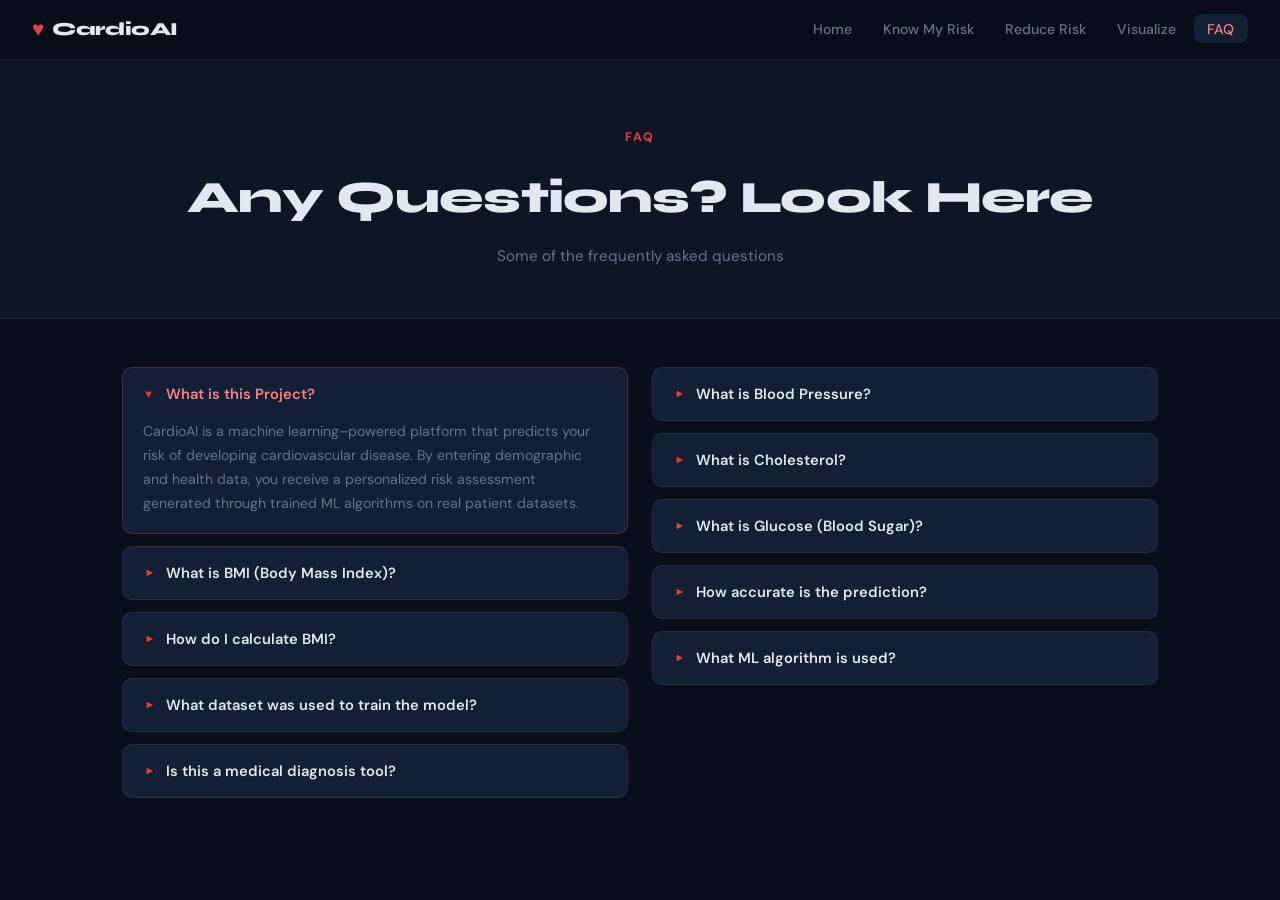
==== templates/Faq.html @ 824104ef "Fix Vercel Linux casing issues for templates and static assets Agent-Logs-Url: https://github.com/ya" ====
<!DOCTYPE html>
<html lang="en">
<head>
  <meta charset="UTF-8"/>
  <meta name="viewport" content="width=device-width, initial-scale=1.0"/>
  <title>FAQ — CardioAI</title>
  <link rel="preconnect" href="https://fonts.googleapis.com">
  <link href="https://fonts.googleapis.com/css2?family=Syne:wght@400;600;700;800&family=DM+Sans:ital,wght@0,300;0,400;0,500;1,300&display=swap" rel="stylesheet">
  <link rel="stylesheet" href="/static/Style.css">
</head>
<body>

<nav class="nav">
  <a href="/" class="nav-logo"><span class="logo-icon">♥</span><span>CardioAI</span></a>
  <ul class="nav-links">
    <li><a href="/">Home</a></li>
    <li><a href="/risk">Know My Risk</a></li>
    <li><a href="/reduce">Reduce Risk</a></li>
    <li><a href="/visualize">Visualize</a></li>
    <li><a href="/faq" class="active">FAQ</a></li>
  </ul>
</nav>

<section class="faq-section">
  <div class="faq-header">
    <div class="faq-badge">FAQ</div>
    <h1>Any Questions? Look Here</h1>
    <p>Some of the frequently asked questions</p>
  </div>

  <div class="faq-container">
    <div class="faq-col">
      <div class="faq-item open">
        <button class="faq-q" onclick="toggleFaq(this)">
          <span class="faq-arrow">▼</span>
          What is this Project?
        </button>
        <div class="faq-a">
          <p>CardioAI is a machine learning–powered platform that predicts your risk of developing cardiovascular disease. By entering demographic and health data, you receive a personalized risk assessment generated through trained ML algorithms on real patient datasets.</p>
        </div>
      </div>

      <div class="faq-item">
        <button class="faq-q" onclick="toggleFaq(this)">
          <span class="faq-arrow">▼</span>
          What is BMI (Body Mass Index)?
        </button>
        <div class="faq-a">
          <p>BMI is a measure of body fat based on your weight and height. It's calculated as <strong>weight (kg) ÷ height (m)²</strong>. Normal range is 18.5–24.9. A high BMI (25+) is associated with increased cardiovascular risk.</p>
        </div>
      </div>

      <div class="faq-item">
        <button class="faq-q" onclick="toggleFaq(this)">
          <span class="faq-arrow">▼</span>
          How do I calculate BMI?
        </button>
        <div class="faq-a">
          <p>Divide your weight in kilograms by your height in meters squared. For example, 70kg ÷ (1.70m × 1.70m) = 24.2 BMI. Our app calculates this automatically once you enter height and weight.</p>
        </div>
      </div>

      <div class="faq-item">
        <button class="faq-q" onclick="toggleFaq(this)">
          <span class="faq-arrow">▼</span>
          What dataset was used to train the model?
        </button>
        <div class="faq-a">
          <p>The model was trained on the Shanxi Cardiovascular dataset and the Cardio Train dataset, containing records from thousands of patients. Features include age, gender, height, weight, blood pressure, cholesterol, glucose, smoking, alcohol, and activity levels.</p>
        </div>
      </div>

      <div class="faq-item">
        <button class="faq-q" onclick="toggleFaq(this)">
          <span class="faq-arrow">▼</span>
          Is this a medical diagnosis tool?
        </button>
        <div class="faq-a">
          <p>No. CardioAI is an educational and informational tool only. The predictions are generated by machine learning models and should not replace professional medical advice. Always consult a qualified healthcare provider for diagnosis and treatment.</p>
        </div>
      </div>
    </div>

    <div class="faq-col">
      <div class="faq-item">
        <button class="faq-q" onclick="toggleFaq(this)">
          <span class="faq-arrow">▼</span>
          What is Blood Pressure?
        </button>
        <div class="faq-a">
          <p>Blood pressure measures the force of blood against artery walls. It's written as two numbers: <strong>systolic (ap_hi)</strong> over <strong>diastolic (ap_lo)</strong>. Normal is around 120/80 mmHg. High BP (hypertension) is a major cardiovascular risk factor.</p>
        </div>
      </div>

      <div class="faq-item">
        <button class="faq-q" onclick="toggleFaq(this)">
          <span class="faq-arrow">▼</span>
          What is Cholesterol?
        </button>
        <div class="faq-a">
          <p>Cholesterol is a fatty substance in your blood. High LDL ("bad") cholesterol causes artery blockage. Get a <strong>lipid panel</strong> blood test to find your number. In our model, the scale maps to:</p>
          <p><strong>1 — Normal:</strong> Total cholesterol &lt;200 mg/dL &nbsp;·&nbsp; <strong>2 — Above Normal:</strong> 200–239 mg/dL (borderline high) &nbsp;·&nbsp; <strong>3 — High:</strong> 240+ mg/dL</p>
          <p>If you don't have a recent result, select <em>1 — Normal</em> and schedule a blood test.</p>
        </div>
      </div>

      <div class="faq-item">
        <button class="faq-q" onclick="toggleFaq(this)">
          <span class="faq-arrow">▼</span>
          What is Glucose (Blood Sugar)?
        </button>
        <div class="faq-a">
          <p>Fasting glucose measures blood sugar after not eating for 8 hours. Elevated glucose indicates pre-diabetes or diabetes — both increase heart risk. Get this done at a clinic or with a glucometer. In our model, the scale maps to:</p>
          <p><strong>1 — Normal:</strong> &lt;100 mg/dL &nbsp;·&nbsp; <strong>2 — Pre-diabetic:</strong> 100–125 mg/dL &nbsp;·&nbsp; <strong>3 — Diabetic range:</strong> 126+ mg/dL</p>
          <p>If you haven't tested recently, select <em>1 — Normal</em> and consult your doctor for a fasting glucose test.</p>
        </div>
      </div>

      <div class="faq-item">
        <button class="faq-q" onclick="toggleFaq(this)">
          <span class="faq-arrow">▼</span>
          How accurate is the prediction?
        </button>
        <div class="faq-a">
          <p>The trained model achieves approximately 72–74% accuracy on test datasets. While this is statistically significant, real-world medical predictions are complex and depend on many more factors. Use this as a rough indicator, not a definitive assessment.</p>
        </div>
      </div>

      <div class="faq-item">
        <button class="faq-q" onclick="toggleFaq(this)">
          <span class="faq-arrow">▼</span>
          What ML algorithm is used?
        </button>
        <div class="faq-a">
          <p>The app uses a trained scikit-learn classifier (such as Logistic Regression, Random Forest, or Gradient Boosting) on the cardiovascular dataset. The model takes the 11 input features and returns a binary prediction: 1 = high risk, 0 = low risk.</p>
        </div>
      </div>
    </div>
  </div>
</section>

<script>
function toggleFaq(btn) {
  const item = btn.parentElement;
  const isOpen = item.classList.contains('open');
  document.querySelectorAll('.faq-item.open').forEach(i => i.classList.remove('open'));
  if (!isOpen) item.classList.add('open');
}
</script>
</body>
</html>
---- static/Style.css ----
:root {
    --bg: #080e1a;
    --bg2: #0d1625;
    --bg3: #111d2e;
    --card: #131f33;
    --card2: #192540;
    --border: rgba(255,255,255,0.07);
    --border2: rgba(255,255,255,0.12);
    --text: #e2e8f0;
    --muted: #64748b;
    --accent: #e53e3e;
    --accent2: #fc8181;
    --accent3: #feb2b2;
    --blue: #3b82f6;
    --green: #22c55e;
    --font-head: 'Syne', sans-serif;
    --font-body: 'DM Sans', sans-serif;
    --radius: 16px;
    --radius-sm: 10px;
    --shadow: 0 4px 32px rgba(0,0,0,0.4);
  }
  
  *, *::before, *::after { box-sizing: border-box; margin: 0; padding: 0; }
  
  html { scroll-behavior: smooth; }
  
  body {
    background: var(--bg);
    color: var(--text);
    font-family: var(--font-body);
    font-size: 15px;
    line-height: 1.7;
    min-height: 100vh;
  }
  
  a { color: inherit; text-decoration: none; }
  
  /*NAV*/
  .nav {
    position: fixed;
    top: 0; left: 0; right: 0;
    z-index: 100;
    display: flex;
    align-items: center;
    gap: 2rem;
    padding: 0 2rem;
    height: 60px;
    background: rgba(8,14,26,0.88);
    backdrop-filter: blur(16px);
    border-bottom: 1px solid var(--border);
  }
  
  .nav-logo {
    display: flex;
    align-items: center;
    gap: 0.5rem;
    font-family: var(--font-head);
    font-weight: 800;
    font-size: 1.15rem;
    letter-spacing: -0.02em;
    color: var(--text);
  }
  
  .logo-icon {
    font-size: 1.3rem;
    color: var(--accent);
    animation: heartbeat 1.5s ease infinite;
  }
  
  @keyframes heartbeat {
    0%, 100% { transform: scale(1); }
    14% { transform: scale(1.2); }
    28% { transform: scale(1); }
    42% { transform: scale(1.15); }
    56% { transform: scale(1); }
  }
  
  .nav-links {
    display: flex;
    list-style: none;
    gap: 0.25rem;
    margin-left: auto;
  }
  
  .nav-links a {
    padding: 0.35rem 0.85rem;
    border-radius: 8px;
    font-size: 0.88rem;
    font-weight: 500;
    color: var(--muted);
    transition: all 0.2s;
  }
  
  .nav-links a:hover,
  .nav-links a.active {
    color: var(--text);
    background: var(--card);
  }
  
  .nav-links a.active {
    color: var(--accent2);
  }
  
  .chatbot-btn {
    display: flex;
    align-items: center;
    gap: 0.5rem;
    padding: 0.4rem 1rem;
    background: var(--accent);
    border: none;
    border-radius: 8px;
    color: white;
    font-size: 0.85rem;
    font-weight: 600;
    cursor: pointer;
    font-family: var(--font-body);
    transition: background 0.2s;
    white-space: nowrap;
  }
  .chatbot-btn:hover { background: #c53030; }
  
  /*HERO*/
  .hero, .page-hero {
    position: relative;
    padding: 120px 2rem 60px;
    text-align: center;
    overflow: hidden;
  }
  
  .hero-bg {
    position: absolute;
    inset: 0;
    pointer-events: none;
  }
  
  .pulse-ring {
    position: absolute;
    top: 50%;
    left: 50%;
    transform: translate(-50%, -50%);
    border-radius: 50%;
    border: 1px solid rgba(229,62,62,0.15);
    animation: pulseRing 3s ease infinite;
  }
  .r1 { width: 300px; height: 300px; animation-delay: 0s; }
  .r2 { width: 500px; height: 500px; animation-delay: 1s; }
  .r3 { width: 700px; height: 700px; animation-delay: 2s; }
  
  @keyframes pulseRing {
    0% { opacity: 0; transform: translate(-50%, -50%) scale(0.8); }
    50% { opacity: 1; }
    100% { opacity: 0; transform: translate(-50%, -50%) scale(1.1); }
  }
  
  .hero-content { position: relative; z-index: 1; }
  
  .hero-badge {
    display: inline-block;
    padding: 0.3rem 1rem;
    background: rgba(229,62,62,0.12);
    border: 1px solid rgba(229,62,62,0.3);
    border-radius: 999px;
    font-size: 0.78rem;
    font-weight: 600;
    letter-spacing: 0.08em;
    text-transform: uppercase;
    color: var(--accent2);
    margin-bottom: 1.2rem;
  }
  
  .hero-title {
    font-family: var(--font-head);
    font-size: clamp(2.5rem, 5vw, 4rem);
    font-weight: 800;
    line-height: 1.1;
    letter-spacing: -0.03em;
    color: var(--text);
    margin-bottom: 1rem;
  }
  
  .accent { color: var(--accent); }
  
  .hero-sub {
    max-width: 520px;
    margin: 0 auto;
    color: var(--muted);
    font-size: 1rem;
  }
  
  /*CONTAINER*/
  .container {
    max-width: 1200px;
    margin: 0 auto;
    padding: 0 2rem;
  }
  
  /*PREDICT SECTION*/
  .predict-section {
    padding: 0 0 5rem;
  }
  
  .predict-grid {
    display: grid;
    grid-template-columns: 1fr 380px;
    gap: 2rem;
    align-items: start;
  }
  
  .form-card, .guide-card {
    background: var(--card);
    border: 1px solid var(--border);
    border-radius: var(--radius);
    overflow: hidden;
  }
  
  .card-header {
    padding: 1.5rem 1.75rem 1rem;
    border-bottom: 1px solid var(--border);
  }
  
  .card-header h2 {
    font-family: var(--font-head);
    font-size: 1.3rem;
    font-weight: 700;
    margin-bottom: 0.2rem;
  }
  
  .card-header p {
    color: var(--muted);
    font-size: 0.88rem;
  }
  
  .predict-form {
    padding: 1.5rem 1.75rem;
    display: flex;
    flex-direction: column;
    gap: 1rem;
  }
  
  .form-row {
    display: grid;
    grid-template-columns: 1fr 1fr;
    gap: 1rem;
  }
  
  .form-row.three {
    grid-template-columns: 1fr 1fr 1fr;
  }
  
  .field-group {
    display: flex;
    flex-direction: column;
    gap: 0.4rem;
  }
  
  .field-group label {
    font-size: 0.82rem;
    font-weight: 600;
    color: var(--muted);
    text-transform: uppercase;
    letter-spacing: 0.06em;
  }
  
  .unit {
    font-weight: 400;
    text-transform: none;
    letter-spacing: 0;
    opacity: 0.7;
  }
  
  .field-group input,
  .field-group select {
    background: var(--bg2);
    border: 1px solid var(--border2);
    border-radius: var(--radius-sm);
    padding: 0.65rem 0.9rem;
    color: var(--text);
    font-family: var(--font-body);
    font-size: 0.95rem;
    outline: none;
    transition: border-color 0.2s;
    width: 100%;
  }
  
  .field-group input:focus,
  .field-group select:focus {
    border-color: var(--accent);
  }
  
  .field-group select { cursor: pointer; }
  .field-group select option { background: var(--bg2); }
  
  .bmi-display .bmi-value {
    background: var(--bg2);
    border: 1px solid var(--border2);
    border-radius: var(--radius-sm);
    padding: 0.65rem 0.9rem;
    font-size: 1rem;
    font-weight: 700;
    font-family: var(--font-head);
    color: var(--accent2);
  }
  
  .predict-btn {
    display: flex;
    align-items: center;
    justify-content: center;
    gap: 0.75rem;
    padding: 0.9rem 2rem;
    background: var(--accent);
    border: none;
    border-radius: var(--radius-sm);
    color: white;
    font-size: 1rem;
    font-weight: 700;
    font-family: var(--font-body);
    cursor: pointer;
    transition: all 0.2s;
    margin-top: 0.5rem;
  }
  
  .predict-btn:hover {
    background: #c53030;
    transform: translateY(-1px);
    box-shadow: 0 8px 24px rgba(229,62,62,0.3);
  }
  
  .result-box {
    margin: 0 1.75rem 1.75rem;
    padding: 1.25rem;
    border-radius: var(--radius-sm);
    font-weight: 600;
    font-size: 1rem;
    animation: fadeIn 0.4s ease;
  }
  
  .result-box.high-risk {
    background: rgba(239,68,68,0.1);
    border: 1px solid rgba(239,68,68,0.3);
    color: #fca5a5;
  }
  
  .result-box.low-risk {
    background: rgba(34,197,94,0.1);
    border: 1px solid rgba(34,197,94,0.3);
    color: #86efac;
  }
  
  .hidden { display: none !important; }
  
  /* GUIDE CARD */
  .guide-list {
    padding: 1.25rem 1.75rem;
    display: flex;
    flex-direction: column;
    gap: 1.1rem;
  }
  
  .guide-item {
    display: flex;
    gap: 0.9rem;
    align-items: flex-start;
  }
  
  .guide-icon {
    font-size: 1.3rem;
    flex-shrink: 0;
    margin-top: 0.1rem;
  }
  
  .guide-item strong {
    display: block;
    font-weight: 600;
    font-size: 0.9rem;
    margin-bottom: 0.2rem;
  }
  
  .guide-item p {
    color: var(--muted);
    font-size: 0.83rem;
    line-height: 1.5;
  }
  
  .guide-cta {
    display: block;
    padding: 1rem 1.75rem 1.5rem;
    color: var(--accent2);
    font-size: 0.88rem;
    font-weight: 600;
    transition: color 0.2s;
  }
  .guide-cta:hover { color: var(--accent3); }
  
  /*CHATBOT WIDGET*/
  .chat-fab {
    position: fixed;
    bottom: 2rem;
    right: 2rem;
    width: 54px;
    height: 54px;
    background: var(--accent);
    border: none;
    border-radius: 50%;
    font-size: 1.4rem;
    cursor: pointer;
    box-shadow: 0 4px 24px rgba(229,62,62,0.4);
    z-index: 200;
    transition: transform 0.2s;
    animation: heartbeat 1.5s ease infinite;
  }
  .chat-fab:hover { transform: scale(1.1); }
  
  .chat-widget {
    position: fixed;
    bottom: 5.5rem;
    right: 2rem;
    width: 360px;
    background: var(--card);
    border: 1px solid var(--border2);
    border-radius: var(--radius);
    box-shadow: var(--shadow);
    z-index: 200;
    display: flex;
    flex-direction: column;
    max-height: 480px;
    animation: slideUp 0.3s ease;
  }
  
  @keyframes slideUp {
    from { opacity: 0; transform: translateY(20px); }
    to { opacity: 1; transform: translateY(0); }
  }
  
  .chat-header {
    display: flex;
    align-items: center;
    justify-content: space-between;
    padding: 1rem 1.25rem;
    border-bottom: 1px solid var(--border);
  }
  
  .chat-title {
    display: flex;
    align-items: center;
    gap: 0.6rem;
    font-weight: 700;
    font-family: var(--font-head);
    font-size: 0.95rem;
  }
  
  .chat-dot {
    width: 8px;
    height: 8px;
    background: var(--green);
    border-radius: 50%;
    animation: blink 1.5s ease infinite;
  }
  
  @keyframes blink {
    0%, 100% { opacity: 1; }
    50% { opacity: 0.3; }
  }
  
  .chat-header button {
    background: none;
    border: none;
    color: var(--muted);
    cursor: pointer;
    font-size: 1rem;
    padding: 0.25rem;
  }
  
  .chat-messages {
    flex: 1;
    overflow-y: auto;
    padding: 1rem;
    display: flex;
    flex-direction: column;
    gap: 0.75rem;
  }
  
  .msg.bot .rmsg-inner, .msg.bot {
    background: var(--bg2);
    border-radius: 12px 12px 12px 4px;
    padding: 0.9rem 1rem;
    font-size: 0.88rem;
    line-height: 1.5;
    max-width: 90%;
  }
  
  .msg.user {
    align-self: flex-end;
    background: var(--accent);
    color: white;
    border-radius: 12px 12px 4px 12px;
    padding: 0.7rem 1rem;
    font-size: 0.88rem;
    max-width: 80%;
  }
  
  .quick-btns {
    display: flex;
    flex-wrap: wrap;
    gap: 0.4rem;
    margin-top: 0.75rem;
  }
  
  .quick-btns button {
    background: var(--card2);
    border: 1px solid var(--border2);
    border-radius: 8px;
    color: var(--text);
    font-size: 0.78rem;
    padding: 0.35rem 0.7rem;
    cursor: pointer;
    font-family: var(--font-body);
    transition: background 0.2s;
  }
  .quick-btns button:hover { background: var(--border2); }
  
  .chat-input-row {
    display: flex;
    gap: 0.5rem;
    padding: 0.75rem 1rem;
    border-top: 1px solid var(--border);
  }
  
  .chat-input-row input {
    flex: 1;
    background: var(--bg2);
    border: 1px solid var(--border2);
    border-radius: 8px;
    padding: 0.55rem 0.85rem;
    color: var(--text);
    font-family: var(--font-body);
    font-size: 0.88rem;
    outline: none;
  }
  .chat-input-row input:focus { border-color: var(--accent); }
  
  .chat-input-row button {
    background: var(--accent);
    border: none;
    border-radius: 8px;
    color: white;
    font-size: 1.1rem;
    padding: 0 0.85rem;
    cursor: pointer;
    transition: background 0.2s;
  }
  .chat-input-row button:hover { background: #c53030; }
  
  /*RISK PAGE*/
  body.risk-page {
    overflow: hidden;
    height: 100vh;
  }
  
  .risk-layout {
    display: grid;
    grid-template-columns: 280px 1fr;
    height: calc(100vh - 60px);
    margin-top: 60px;
  }
  
  .risk-sidebar {
    background: var(--card);
    border-right: 1px solid var(--border);
    overflow-y: auto;
  }
  
  .risk-sidebar-inner {
    padding: 2rem 1.5rem;
  }
  
  .sidebar-logo {
    font-size: 2.5rem;
    margin-bottom: 1rem;
  }
  
  .risk-sidebar h2 {
    font-family: var(--font-head);
    font-size: 1.4rem;
    font-weight: 800;
    line-height: 1.2;
    margin-bottom: 0.75rem;
  }
  
  .risk-sidebar p {
    color: var(--muted);
    font-size: 0.85rem;
    margin-bottom: 1.5rem;
    line-height: 1.6;
  }
  
  .progress-steps {
    display: flex;
    flex-direction: column;
    gap: 0.3rem;
  }
  
  .step-item {
    padding: 0.5rem 0.9rem;
    border-radius: 8px;
    font-size: 0.83rem;
    color: var(--muted);
    border-left: 2px solid transparent;
    transition: all 0.25s;
  }
  
  .step-item.active {
    background: rgba(229,62,62,0.1);
    border-left-color: var(--accent);
    color: var(--accent2);
    font-weight: 600;
  }
  
  .step-item.done {
    color: var(--green);
    border-left-color: var(--green);
  }
  
  .step-item.done::before {
    content: '✓ ';
  }
  
  /* RISK MAIN CHAT */
  .risk-main {
    display: flex;
    flex-direction: column;
    background: var(--bg);
    overflow: hidden;
  }
  
  .risk-chat {
    flex: 1;
    overflow-y: auto;
    padding: 2rem;
    display: flex;
    flex-direction: column;
    gap: 1rem;
  }
  
  .rmsg {
    opacity: 0;
    transform: translateY(8px);
    transition: all 0.3s ease;
  }
  .rmsg.visible { opacity: 1; transform: translateY(0); }
  
  .rmsg.bot { align-self: flex-start; max-width: 680px; }
  .rmsg.user { align-self: flex-end; max-width: 400px; }
  
  .rmsg.bot .rmsg-inner {
    background: var(--card);
    border: 1px solid var(--border);
    border-radius: 4px 16px 16px 16px;
    padding: 1.1rem 1.3rem;
    font-size: 0.95rem;
    line-height: 1.6;
  }
  
  .rmsg.user .rmsg-inner {
    background: var(--accent);
    color: white;
    border-radius: 16px 4px 16px 16px;
    padding: 0.8rem 1.1rem;
    font-size: 0.95rem;
  }
  
  .tip-box {
    background: rgba(59,130,246,0.08);
    border: 1px solid rgba(59,130,246,0.2);
    border-radius: 8px;
    padding: 0.7rem 1rem;
    margin-top: 0.75rem;
    font-size: 0.85rem;
    color: #93c5fd;
    line-height: 1.5;
  }
  
  .risk-input-area {
    padding: 1.25rem 2rem;
    border-top: 1px solid var(--border);
    background: var(--card);
  }
  
  .rinput-row {
    display: flex;
    gap: 0.75rem;
    align-items: center;
  }
  
  .rinput {
    flex: 1;
    background: var(--bg);
    border: 1px solid var(--border2);
    border-radius: var(--radius-sm);
    padding: 0.75rem 1rem;
    color: var(--text);
    font-family: var(--font-body);
    font-size: 1rem;
    outline: none;
  }
  .rinput:focus { border-color: var(--accent); }
  
  .rinput-unit {
    color: var(--muted);
    font-size: 0.85rem;
    white-space: nowrap;
  }
  
  .rnext-btn {
    background: var(--accent);
    border: none;
    border-radius: var(--radius-sm);
    color: white;
    padding: 0.75rem 1.5rem;
    font-size: 0.95rem;
    font-weight: 700;
    cursor: pointer;
    font-family: var(--font-body);
    transition: background 0.2s;
    white-space: nowrap;
  }
  .rnext-btn:hover { background: #c53030; }
  
  .ropt-row {
    display: flex;
    flex-wrap: wrap;
    gap: 0.6rem;
  }
  
  .ropt-btn {
    background: var(--bg);
    border: 1px solid var(--border2);
    border-radius: var(--radius-sm);
    color: var(--text);
    padding: 0.65rem 1.25rem;
    font-size: 0.9rem;
    font-weight: 500;
    cursor: pointer;
    font-family: var(--font-body);
    transition: all 0.2s;
  }
  .ropt-btn:hover { background: var(--accent); border-color: var(--accent); color: white; }
  
  .analyzing {
    display: flex;
    align-items: center;
    gap: 0.75rem;
    color: var(--muted);
    font-size: 0.9rem;
  }
  
  .analyze-spinner {
    width: 20px;
    height: 20px;
    border: 2px solid var(--border2);
    border-top-color: var(--accent);
    border-radius: 50%;
    animation: spin 0.8s linear infinite;
  }
  @keyframes spin { to { transform: rotate(360deg); } }
  
  /* RESULT CARD in chat */
  .result-card {
    border-radius: var(--radius-sm);
    padding: 1.25rem;
    margin-top: 0.5rem;
  }
  
  .result-card.high {
    background: rgba(239,68,68,0.08);
    border: 1px solid rgba(239,68,68,0.25);
  }
  
  .result-card.low {
    background: rgba(34,197,94,0.08);
    border: 1px solid rgba(34,197,94,0.25);
  }
  
  .result-icon { font-size: 2rem; margin-bottom: 0.5rem; }
  
  .result-label {
    font-family: var(--font-head);
    font-size: 1.2rem;
    font-weight: 700;
    margin-bottom: 0.75rem;
  }
  
  .prob-bar {
    height: 8px;
    background: var(--border);
    border-radius: 4px;
    overflow: hidden;
    margin-bottom: 0.4rem;
  }
  .prob-fill { height: 100%; border-radius: 4px; transition: width 1s ease; }
  
  .result-card p { font-size: 0.88rem; color: var(--muted); margin-top: 0.75rem; }
  
  .result-link {
    display: inline-block;
    margin-top: 0.75rem;
    color: var(--accent2);
    font-size: 0.88rem;
    font-weight: 600;
  }
  .result-link:hover { color: var(--accent3); }
  
  /*REDUCE PAGE*/
  .reduce-section {
    padding: 0 0 5rem;
  }
  
  .reduce-grid {
    display: grid;
    grid-template-columns: repeat(auto-fill, minmax(320px, 1fr));
    gap: 1.25rem;
    margin-bottom: 2.5rem;
  }
  
  .reduce-card {
    background: var(--card);
    border: 1px solid var(--border);
    border-radius: var(--radius);
    padding: 1.75rem;
    transition: transform 0.2s, border-color 0.2s;
    position: relative;
    overflow: hidden;
  }
  
  .reduce-card::before {
    content: '';
    position: absolute;
    top: 0; left: 0; right: 0;
    height: 3px;
  }
  
  .reduce-card[data-color="red"]::before { background: #ef4444; }
  .reduce-card[data-color="orange"]::before { background: #f97316; }
  .reduce-card[data-color="blue"]::before { background: #3b82f6; }
  .reduce-card[data-color="purple"]::before { background: #a855f7; }
  .reduce-card[data-color="green"]::before { background: #22c55e; }
  .reduce-card[data-color="teal"]::before { background: #14b8a6; }
  .reduce-card[data-color="yellow"]::before { background: #eab308; }
  .reduce-card[data-color="pink"]::before { background: #ec4899; }
  
  .reduce-card:hover {
    transform: translateY(-3px);
    border-color: var(--border2);
  }
  
  .reduce-icon { font-size: 2rem; margin-bottom: 0.75rem; }
  
  .reduce-card h3 {
    font-family: var(--font-head);
    font-size: 1.1rem;
    font-weight: 700;
    margin-bottom: 0.4rem;
  }
  
  .reduce-tag {
    display: inline-block;
    background: var(--bg2);
    border-radius: 4px;
    padding: 0.2rem 0.6rem;
    font-size: 0.73rem;
    font-weight: 600;
    text-transform: uppercase;
    letter-spacing: 0.06em;
    color: var(--muted);
    margin-bottom: 0.75rem;
  }
  
  .reduce-card p {
    color: var(--muted);
    font-size: 0.88rem;
    line-height: 1.6;
    margin-bottom: 1rem;
  }
  
  .reduce-card ul {
    list-style: none;
    display: flex;
    flex-direction: column;
    gap: 0.35rem;
  }
  
  .reduce-card ul li {
    font-size: 0.84rem;
    color: var(--text);
    padding-left: 1.2rem;
    position: relative;
  }
  
  .reduce-card ul li::before {
    content: '→';
    position: absolute;
    left: 0;
    color: var(--accent2);
    font-size: 0.75rem;
  }
  
  .reduce-cta-bar {
    text-align: center;
    padding: 2.5rem;
    background: var(--card);
    border: 1px solid var(--border);
    border-radius: var(--radius);
    display: flex;
    align-items: center;
    justify-content: center;
    gap: 1.25rem;
    flex-wrap: wrap;
  }
  
  .reduce-cta-bar p {
    color: var(--muted);
    font-size: 0.95rem;
  }
  
  .cta-btn {
    padding: 0.7rem 1.5rem;
    background: var(--accent);
    border-radius: var(--radius-sm);
    color: white;
    font-weight: 700;
    font-size: 0.9rem;
    transition: all 0.2s;
  }
  .cta-btn:hover { background: #c53030; }
  .cta-btn.outline {
    background: transparent;
    border: 1px solid var(--border2);
    color: var(--text);
  }
  .cta-btn.outline:hover { background: var(--card2); }
  
  /*FAQ PAGE*/
  .faq-section {
    padding-top: 60px;
    min-height: 100vh;
    background: var(--bg);
  }
  
  .faq-header {
    text-align: center;
    padding: 4rem 2rem 3rem;
    background: var(--bg2);
    border-bottom: 1px solid var(--border);
  }
  
  .faq-badge {
    display: inline-block;
    color: var(--accent);
    font-size: 0.78rem;
    font-weight: 700;
    letter-spacing: 0.15em;
    text-transform: uppercase;
    margin-bottom: 0.75rem;
  }
  
  .faq-header h1 {
    font-family: var(--font-head);
    font-size: clamp(1.8rem, 4vw, 2.8rem);
    font-weight: 800;
    margin-bottom: 0.5rem;
    letter-spacing: -0.02em;
  }
  
  .faq-header p {
    color: var(--muted);
    font-size: 0.95rem;
  }
  
  .faq-container {
    display: grid;
    grid-template-columns: 1fr 1fr;
    gap: 1.5rem;
    max-width: 1100px;
    margin: 0 auto;
    padding: 3rem 2rem 5rem;
  }
  
  .faq-col {
    display: flex;
    flex-direction: column;
    gap: 0.75rem;
  }
  
  .faq-item {
    background: var(--card);
    border: 1px solid var(--border);
    border-radius: var(--radius-sm);
    overflow: hidden;
    transition: border-color 0.2s;
  }
  
  .faq-item.open {
    border-color: rgba(229,62,62,0.3);
  }
  
  .faq-q {
    width: 100%;
    display: flex;
    align-items: center;
    gap: 0.75rem;
    padding: 1rem 1.25rem;
    background: none;
    border: none;
    color: var(--text);
    font-family: var(--font-body);
    font-size: 0.92rem;
    font-weight: 600;
    cursor: pointer;
    text-align: left;
    transition: color 0.2s;
  }
  .faq-q:hover { color: var(--accent2); }
  
  .faq-item.open .faq-q { color: var(--accent2); }
  
  .faq-arrow {
    color: var(--accent);
    font-size: 0.7rem;
    transition: transform 0.25s;
    flex-shrink: 0;
  }
  
  .faq-item:not(.open) .faq-arrow {
    transform: rotate(-90deg);
  }
  
  .faq-a {
    display: none;
    padding: 0 1.25rem 1.1rem;
  }
  
  .faq-item.open .faq-a {
    display: block;
  }
  
  .faq-a p {
    font-size: 0.88rem;
    color: var(--muted);
    line-height: 1.7;
  }
  .faq-a strong { color: var(--text); }
  
  /* VISUALIZE PAGE*/
  .viz-section {
    padding: 0 0 5rem;
  }
  
  .viz-controls {
    display: flex;
    align-items: center;
    gap: 1.25rem;
    margin-bottom: 1.5rem;
    flex-wrap: wrap;
  }
  
  .viz-control-group {
    display: flex;
    align-items: center;
    gap: 0.75rem;
  }
  
  .viz-control-group label {
    font-size: 0.85rem;
    font-weight: 600;
    color: var(--muted);
    text-transform: uppercase;
    letter-spacing: 0.06em;
    white-space: nowrap;
  }
  
  .viz-control-group select {
    background: var(--card);
    border: 1px solid var(--border2);
    border-radius: var(--radius-sm);
    padding: 0.55rem 1rem;
    color: var(--text);
    font-family: var(--font-body);
    font-size: 0.9rem;
    outline: none;
    cursor: pointer;
  }
  .viz-control-group select:focus { border-color: var(--accent); }
  
  .viz-info-box {
    background: var(--card);
    border: 1px solid var(--border);
    border-radius: var(--radius-sm);
    padding: 0.5rem 1rem;
    font-size: 0.83rem;
    color: var(--muted);
  }
  
  .viz-explain {
    background: var(--card);
    border: 1px solid rgba(59,130,246,0.2);
    border-radius: var(--radius-sm);
    padding: 1.1rem 1.5rem;
    margin-bottom: 1.75rem;
  }
  
  .viz-explain h3 {
    font-family: var(--font-head);
    font-size: 0.95rem;
    margin-bottom: 0.5rem;
    color: #93c5fd;
  }
  
  .viz-explain p {
    font-size: 0.85rem;
    color: var(--muted);
    line-height: 1.6;
  }
  
  .viz-explain code {
    background: var(--bg2);
    padding: 0.1rem 0.4rem;
    border-radius: 4px;
    font-size: 0.8rem;
    color: var(--accent2);
  }
  
  .charts-grid {
    display: grid;
    grid-template-columns: repeat(2, 1fr);
    gap: 1.25rem;
  }
  
  .chart-card {
    background: var(--card);
    border: 1px solid var(--border);
    border-radius: var(--radius);
    padding: 1.5rem;
  }
  
  .chart-card.wide {
    grid-column: 1 / -1;
  }
  
  .chart-card h3 {
    font-family: var(--font-head);
    font-size: 1rem;
    font-weight: 700;
    margin-bottom: 0.25rem;
  }
  
  .chart-sub {
    color: var(--muted);
    font-size: 0.82rem;
    margin-bottom: 1.25rem;
  }
  
  .chart-card canvas {
    max-height: 260px;
  }
  
  .chart-card.wide canvas {
    max-height: 300px;
  }
  
  .viz-note {
    margin-top: 1.75rem;
    padding: 1rem 1.5rem;
    background: var(--card);
    border: 1px solid var(--border);
    border-radius: var(--radius-sm);
    font-size: 0.84rem;
    color: var(--muted);
  }
  .viz-note strong { color: var(--text); }
  
  /*ANIMATIONS*/
  @keyframes fadeIn {
    from { opacity: 0; transform: translateY(6px); }
    to { opacity: 1; transform: translateY(0); }
  }
  
  /*SCROLLBAR*/
  ::-webkit-scrollbar { width: 6px; }
  ::-webkit-scrollbar-track { background: var(--bg2); }
  ::-webkit-scrollbar-thumb { background: var(--border2); border-radius: 3px; }
  ::-webkit-scrollbar-thumb:hover { background: var(--muted); }
  
  /*RESPONSIVE*/
  @media (max-width: 900px) {
    .predict-grid { grid-template-columns: 1fr; }
    .charts-grid { grid-template-columns: 1fr; }
    .chart-card.wide { grid-column: auto; }
    .faq-container { grid-template-columns: 1fr; }
    .risk-layout { grid-template-columns: 1fr; }
    .risk-sidebar { display: none; }
    .nav-links { display: none; }
  }
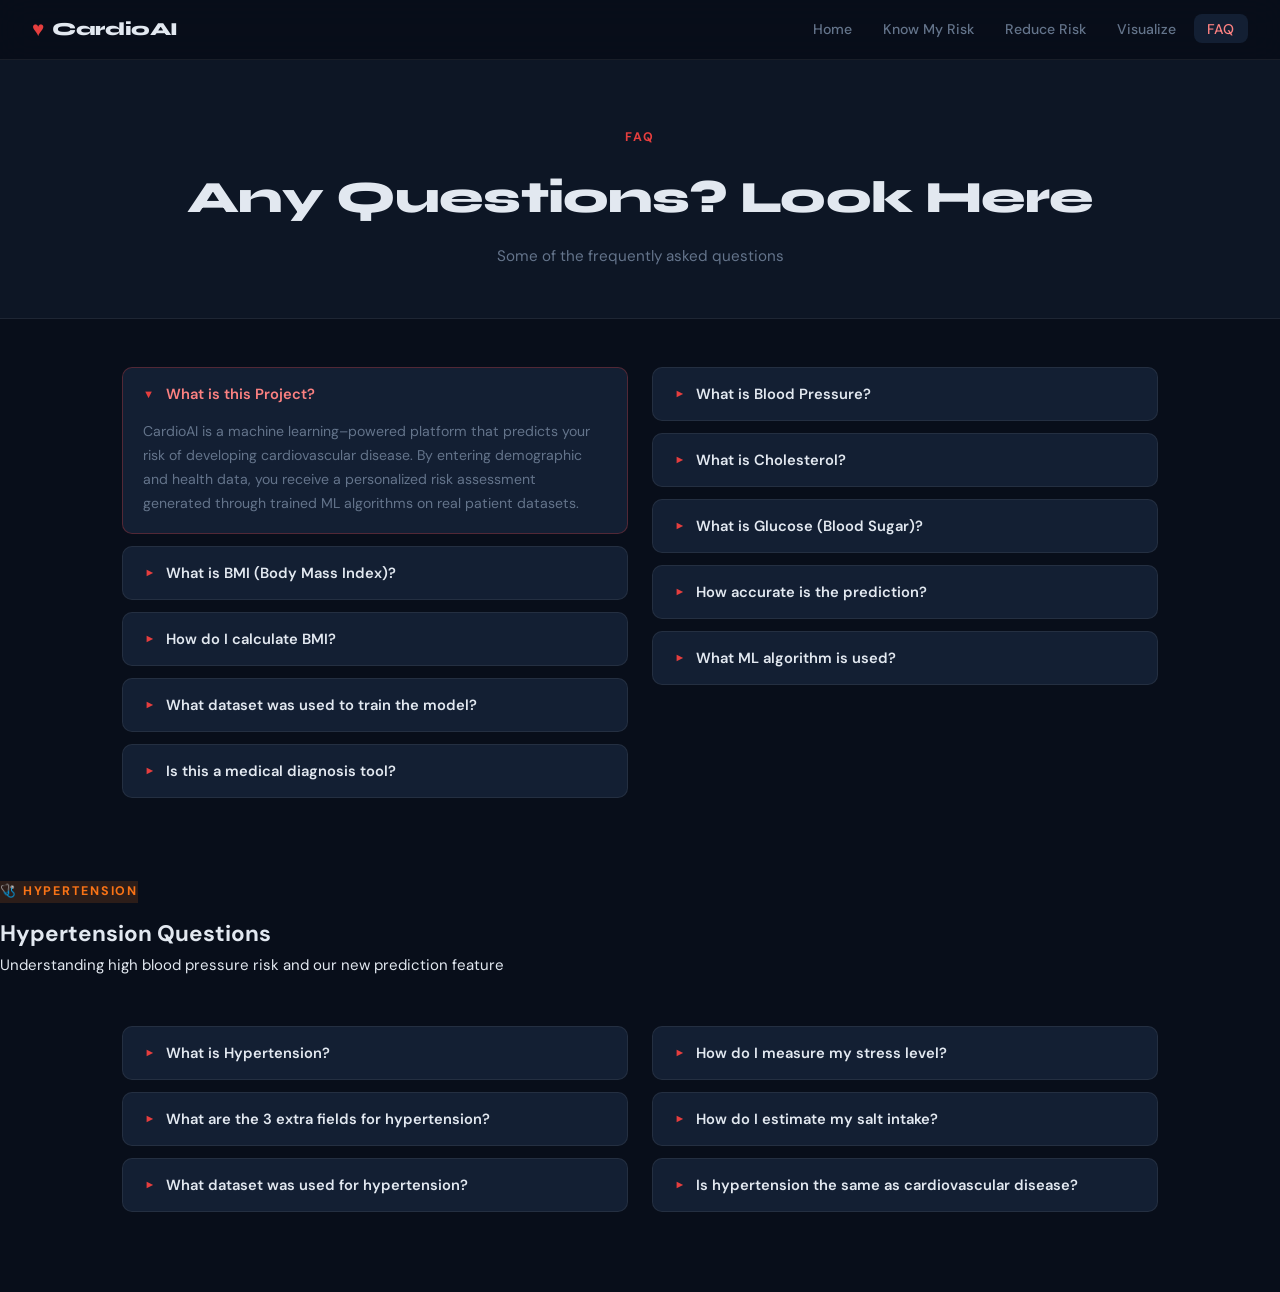
==== commit 2b64d2c3: "Added Hypertension FAQ" ====
--- a/templates/Faq.html
+++ b/templates/Faq.html
@@ -137,9 +137,81 @@
       </div>
     </div>
   </div>
-</section>
-
-<script>
+
+  <!-- Hypertension FAQ Section -->
+  <div class="faq-hyper-header">
+    <div class="faq-badge" style="background:rgba(249,115,22,0.15);color:#f97316;border-color:rgba(249,115,22,0.3)">🩺 Hypertension</div>
+    <h2>Hypertension Questions</h2>
+    <p>Understanding high blood pressure risk and our new prediction feature</p>
+  </div>
+  <div class="faq-container">
+    <div class="faq-col">
+      <div class="faq-item">
+        <button class="faq-q" onclick="toggleFaq(this)">
+          <span class="faq-arrow">▼</span>
+          What is Hypertension?
+        </button>
+        <div class="faq-a">
+          <p>Hypertension (high blood pressure) is a condition where the force of blood against your artery walls is consistently too high — typically defined as a systolic pressure ≥130 mmHg or diastolic ≥80 mmHg (AHA guidelines). It's called the "silent killer" because it usually has no symptoms but significantly raises the risk of heart disease, stroke, and kidney damage.</p>
+        </div>
+      </div>
+      <div class="faq-item">
+        <button class="faq-q" onclick="toggleFaq(this)">
+          <span class="faq-arrow">▼</span>
+          What are the 3 extra fields for hypertension?
+        </button>
+        <div class="faq-a">
+          <p>Beyond the standard cardiovascular fields, our hypertension assessment asks for three additional inputs:</p>
+          <p><strong>Family History:</strong> Whether parents or siblings have hypertension — this roughly doubles your genetic risk.<br>
+          <strong>Stress Level (1–9):</strong> Chronic stress keeps cortisol elevated, raising blood pressure over time.<br>
+          <strong>Salt Intake:</strong> Sodium causes water retention which increases blood volume and pressure. WHO recommends &lt;5 g/day.</p>
+        </div>
+      </div>
+      <div class="faq-item">
+        <button class="faq-q" onclick="toggleFaq(this)">
+          <span class="faq-arrow">▼</span>
+          What dataset was used for hypertension?
+        </button>
+        <div class="faq-a">
+          <p>The hypertension model uses the <strong>Hypertension Risk Prediction Dataset</strong> from Kaggle (ankushpanday1), containing approximately 175,000 records from patients across 175 countries. It includes 23 features such as BMI, blood pressure, cholesterol, stress level, salt intake, family history, glucose, alcohol, smoking, and physical activity. Target variable: <code>Hypertension</code> (High / Low).</p>
+        </div>
+      </div>
+    </div>
+    <div class="faq-col">
+      <div class="faq-item">
+        <button class="faq-q" onclick="toggleFaq(this)">
+          <span class="faq-arrow">▼</span>
+          How do I measure my stress level?
+        </button>
+        <div class="faq-a">
+          <p>On a scale of 1–9, rate how stressed you feel on an average day. Think about work pressure, sleep quality, anxiety, and daily worries. As a guide: <strong>1–3</strong> = generally calm, minimal daily stress; <strong>4–6</strong> = moderate stress, occasional difficult days; <strong>7–9</strong> = frequently overwhelmed, poor sleep, constant pressure. Be honest — chronic mild stress often goes underestimated.</p>
+        </div>
+      </div>
+      <div class="faq-item">
+        <button class="faq-q" onclick="toggleFaq(this)">
+          <span class="faq-arrow">▼</span>
+          How do I estimate my salt intake?
+        </button>
+        <div class="faq-a">
+          <p>Salt intake is hard to measure precisely, but here's a practical guide:</p>
+          <p><strong>Low (&lt;5 g/day):</strong> Mostly home-cooked meals, rarely add salt, minimal processed food.<br>
+          <strong>Moderate (5–10 g/day):</strong> Mix of home-cooked and processed/restaurant food, occasional salt added.<br>
+          <strong>High (10–15 g/day):</strong> Frequent restaurant meals, regular processed food (chips, instant noodles, pickles), regularly salt food at the table.</p>
+        </div>
+      </div>
+      <div class="faq-item">
+        <button class="faq-q" onclick="toggleFaq(this)">
+          <span class="faq-arrow">▼</span>
+          Is hypertension the same as cardiovascular disease?
+        </button>
+        <div class="faq-a">
+          <p>Not exactly, but they're deeply linked. Hypertension (high blood pressure) is a major <em>risk factor</em> for cardiovascular disease — it damages artery walls over time, leading to atherosclerosis, heart attack, and stroke. Our app now predicts both independently, which together give you a more complete picture of your heart health. Many people with cardiovascular disease also have hypertension, and vice versa.</p>
+        </div>
+      </div>
+    </div>
+  </div>
+
+  <script>
 function toggleFaq(btn) {
   const item = btn.parentElement;
   const isOpen = item.classList.contains('open');
@@ -148,4 +220,4 @@
 }
 </script>
 </body>
-</html>
+</html>
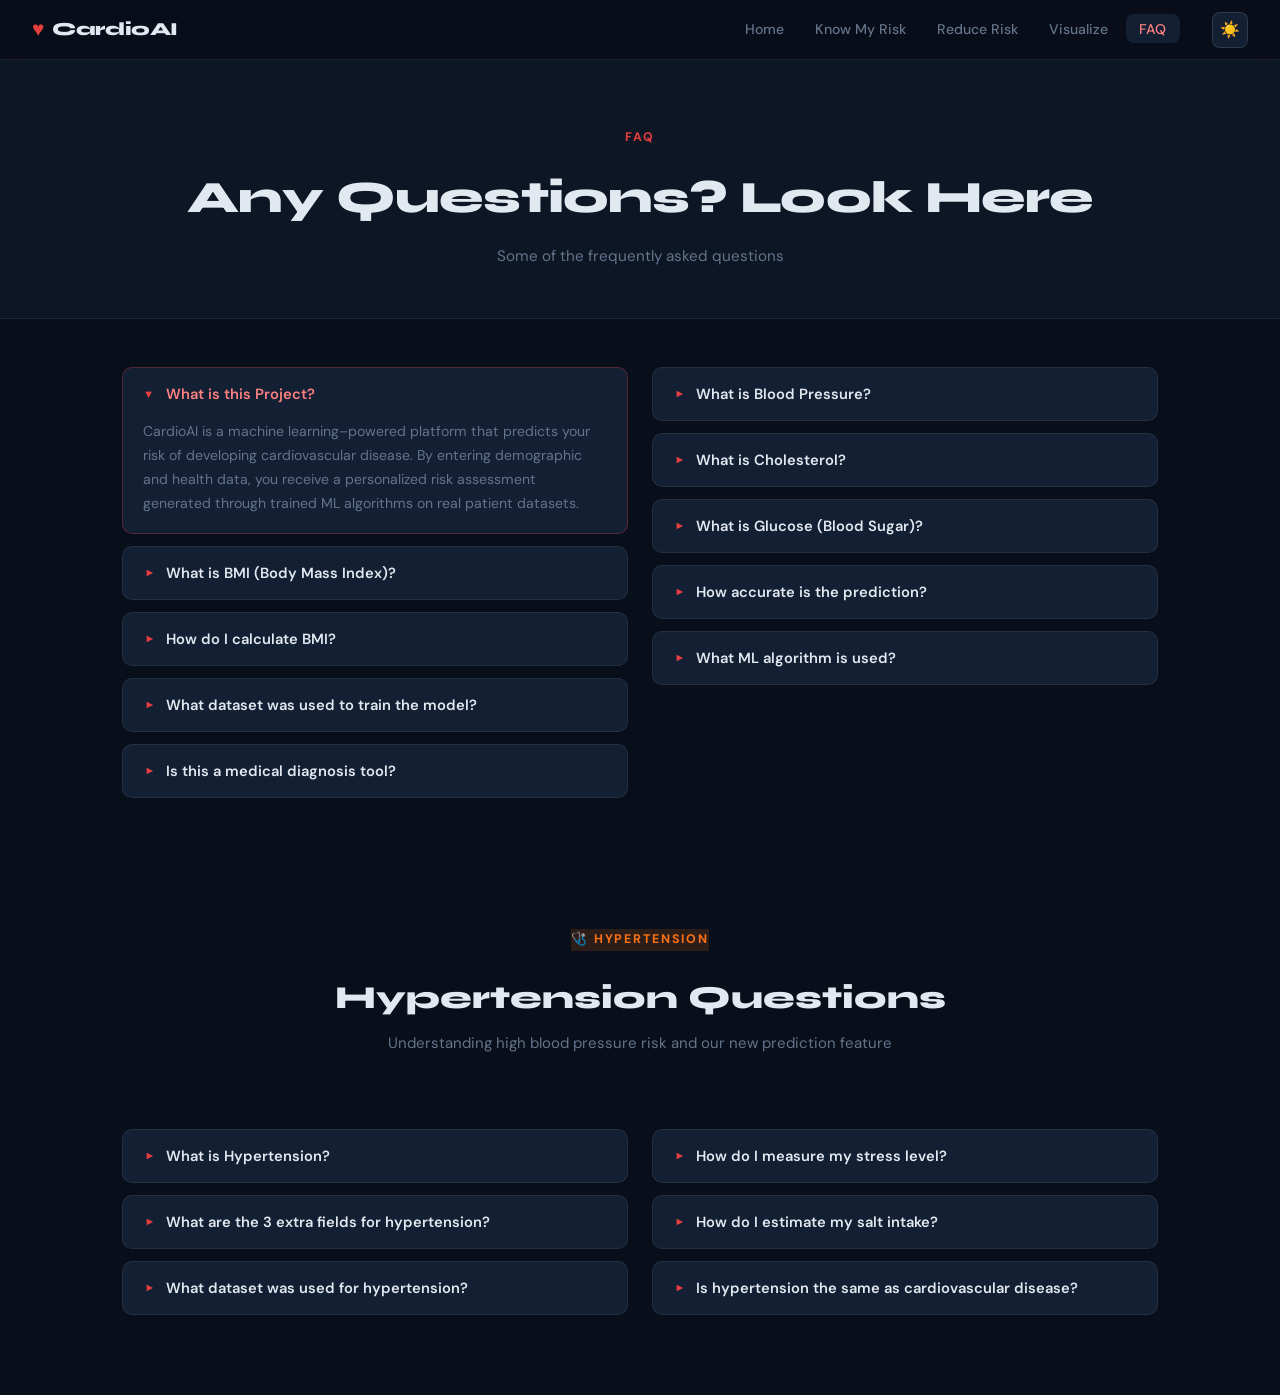
==== commit 70c93b11: "Added light mode" ====
--- a/templates/Faq.html
+++ b/templates/Faq.html
@@ -7,6 +7,13 @@
   <link rel="preconnect" href="https://fonts.googleapis.com">
   <link href="https://fonts.googleapis.com/css2?family=Syne:wght@400;600;700;800&family=DM+Sans:ital,wght@0,300;0,400;0,500;1,300&display=swap" rel="stylesheet">
   <link rel="stylesheet" href="/static/Style.css">
+  <script>
+    // Apply saved theme before paint to avoid flash
+    (function(){
+      const t = localStorage.getItem('cardio-theme');
+      if(t) document.documentElement.setAttribute('data-theme', t);
+    })();
+  </script>
 </head>
 <body>
 
@@ -19,6 +26,7 @@
     <li><a href="/visualize">Visualize</a></li>
     <li><a href="/faq" class="active">FAQ</a></li>
   </ul>
+  <button class="theme-toggle" id="themeToggle" title="Toggle light/dark mode">🌙</button>
 </nav>
 
 <section class="faq-section">
@@ -219,5 +227,22 @@
   if (!isOpen) item.classList.add('open');
 }
 </script>
+<script>
+(function(){
+  const btn = document.getElementById('themeToggle');
+  function applyTheme(t){
+    document.documentElement.setAttribute('data-theme', t);
+    if(btn) btn.textContent = t === 'light' ? '🌙' : '☀️';
+    localStorage.setItem('cardio-theme', t);
+  }
+  // Set initial icon
+  const saved = localStorage.getItem('cardio-theme') || 'dark';
+  applyTheme(saved);
+  if(btn) btn.addEventListener('click', function(){
+    const cur = document.documentElement.getAttribute('data-theme') || 'dark';
+    applyTheme(cur === 'dark' ? 'light' : 'dark');
+  });
+})();
+</script>
 </body>
 </html>
--- a/static/Style.css
+++ b/static/Style.css
@@ -1,1201 +1,1413 @@
-  :root {
-    --bg: #080e1a;
-    --bg2: #0d1625;
-    --bg3: #111d2e;
-    --card: #131f33;
-    --card2: #192540;
-    --border: rgba(255,255,255,0.07);
-    --border2: rgba(255,255,255,0.12);
-    --text: #e2e8f0;
-    --muted: #64748b;
-    --accent: #e53e3e;
-    --accent2: #fc8181;
-    --accent3: #feb2b2;
-    --blue: #3b82f6;
-    --green: #22c55e;
-    --font-head: 'Syne', sans-serif;
-    --font-body: 'DM Sans', sans-serif;
-    --radius: 16px;
-    --radius-sm: 10px;
-    --shadow: 0 4px 32px rgba(0,0,0,0.4);
-  }
-  
-  *, *::before, *::after { box-sizing: border-box; margin: 0; padding: 0; }
-  
-  html { scroll-behavior: smooth; }
-  
-  body {
-    background: var(--bg);
-    color: var(--text);
-    font-family: var(--font-body);
-    font-size: 15px;
-    line-height: 1.7;
-    min-height: 100vh;
-  }
-  
-  a { color: inherit; text-decoration: none; }
-  
-  /*NAV*/
-  .nav {
-    position: fixed;
-    top: 0; left: 0; right: 0;
-    z-index: 100;
-    display: flex;
-    align-items: center;
-    gap: 2rem;
-    padding: 0 2rem;
-    height: 60px;
-    background: rgba(8,14,26,0.88);
-    backdrop-filter: blur(16px);
-    border-bottom: 1px solid var(--border);
-  }
-  
-  .nav-logo {
-    display: flex;
-    align-items: center;
-    gap: 0.5rem;
-    font-family: var(--font-head);
-    font-weight: 800;
-    font-size: 1.15rem;
-    letter-spacing: -0.02em;
-    color: var(--text);
-  }
-  
-  .logo-icon {
-    font-size: 1.3rem;
-    color: var(--accent);
-    animation: heartbeat 1.5s ease infinite;
-  }
-  
-  @keyframes heartbeat {
-    0%, 100% { transform: scale(1); }
-    14% { transform: scale(1.2); }
-    28% { transform: scale(1); }
-    42% { transform: scale(1.15); }
-    56% { transform: scale(1); }
-  }
-  
-  .nav-links {
-    display: flex;
-    list-style: none;
-    gap: 0.25rem;
-    margin-left: auto;
-  }
-  
-  .nav-links a {
-    padding: 0.35rem 0.85rem;
-    border-radius: 8px;
-    font-size: 0.88rem;
-    font-weight: 500;
-    color: var(--muted);
-    transition: all 0.2s;
-  }
-  
-  .nav-links a:hover,
-  .nav-links a.active {
-    color: var(--text);
-    background: var(--card);
-  }
-  
-  .nav-links a.active {
-    color: var(--accent2);
-  }
-  
-  .chatbot-btn {
-    display: flex;
-    align-items: center;
-    gap: 0.5rem;
-    padding: 0.4rem 1rem;
-    background: var(--accent);
-    border: none;
-    border-radius: 8px;
-    color: white;
-    font-size: 0.85rem;
-    font-weight: 600;
-    cursor: pointer;
-    font-family: var(--font-body);
-    transition: background 0.2s;
-    white-space: nowrap;
-  }
-  .chatbot-btn:hover { background: #c53030; }
-  
-  /*HERO*/
-  .hero, .page-hero {
-    position: relative;
-    padding: 120px 2rem 60px;
-    text-align: center;
-    overflow: hidden;
-  }
-  
-  .hero-bg {
-    position: absolute;
-    inset: 0;
-    pointer-events: none;
-  }
-  
-  .pulse-ring {
-    position: absolute;
-    top: 50%;
-    left: 50%;
-    transform: translate(-50%, -50%);
-    border-radius: 50%;
-    border: 1px solid rgba(229,62,62,0.15);
-    animation: pulseRing 3s ease infinite;
-  }
-  .r1 { width: 300px; height: 300px; animation-delay: 0s; }
-  .r2 { width: 500px; height: 500px; animation-delay: 1s; }
-  .r3 { width: 700px; height: 700px; animation-delay: 2s; }
-  
-  @keyframes pulseRing {
-    0% { opacity: 0; transform: translate(-50%, -50%) scale(0.8); }
-    50% { opacity: 1; }
-    100% { opacity: 0; transform: translate(-50%, -50%) scale(1.1); }
-  }
-  
-  .hero-content { position: relative; z-index: 1; }
-  
-  .hero-badge {
-    display: inline-block;
-    padding: 0.3rem 1rem;
-    background: rgba(229,62,62,0.12);
-    border: 1px solid rgba(229,62,62,0.3);
-    border-radius: 999px;
-    font-size: 0.78rem;
-    font-weight: 600;
-    letter-spacing: 0.08em;
-    text-transform: uppercase;
-    color: var(--accent2);
-    margin-bottom: 1.2rem;
-  }
-  
-  .hero-title {
-    font-family: var(--font-head);
-    font-size: clamp(2.5rem, 5vw, 4rem);
-    font-weight: 800;
-    line-height: 1.1;
-    letter-spacing: -0.03em;
-    color: var(--text);
-    margin-bottom: 1rem;
-  }
-  
-  .accent { color: var(--accent); }
-  
-  .hero-sub {
-    max-width: 520px;
-    margin: 0 auto;
-    color: var(--muted);
-    font-size: 1rem;
-  }
-  
-  /*CONTAINER*/
-  .container {
-    max-width: 1200px;
-    margin: 0 auto;
-    padding: 0 2rem;
-  }
-  
-  /*PREDICT SECTION*/
-  .predict-section {
-    padding: 0 0 5rem;
-  }
-  
-  .predict-grid {
-    display: grid;
-    grid-template-columns: 1fr 380px;
-    gap: 2rem;
-    align-items: start;
-  }
-  
-  .form-card, .guide-card {
-    background: var(--card);
-    border: 1px solid var(--border);
-    border-radius: var(--radius);
-    overflow: hidden;
-  }
-  
-  .card-header {
-    padding: 1.5rem 1.75rem 1rem;
-    border-bottom: 1px solid var(--border);
-  }
-  
-  .card-header h2 {
-    font-family: var(--font-head);
-    font-size: 1.3rem;
-    font-weight: 700;
-    margin-bottom: 0.2rem;
-  }
-  
-  .card-header p {
-    color: var(--muted);
-    font-size: 0.88rem;
-  }
-  
-  .predict-form {
-    padding: 1.5rem 1.75rem;
-    display: flex;
-    flex-direction: column;
-    gap: 1rem;
-  }
-  
-  .form-row {
-    display: grid;
-    grid-template-columns: 1fr 1fr;
-    gap: 1rem;
-  }
-  
-  .form-row.three {
-    grid-template-columns: 1fr 1fr 1fr;
-  }
-  
-  .field-group {
-    display: flex;
-    flex-direction: column;
-    gap: 0.4rem;
-  }
-  
-  .field-group label {
-    font-size: 0.82rem;
-    font-weight: 600;
-    color: var(--muted);
-    text-transform: uppercase;
-    letter-spacing: 0.06em;
-  }
-  
-  .unit {
-    font-weight: 400;
-    text-transform: none;
-    letter-spacing: 0;
-    opacity: 0.7;
-  }
-  
-  .field-group input,
-  .field-group select {
-    background: var(--bg2);
-    border: 1px solid var(--border2);
-    border-radius: var(--radius-sm);
-    padding: 0.65rem 0.9rem;
-    color: var(--text);
-    font-family: var(--font-body);
-    font-size: 0.95rem;
-    outline: none;
-    transition: border-color 0.2s;
-    width: 100%;
-  }
-  
-  .field-group input:focus,
-  .field-group select:focus {
-    border-color: var(--accent);
-  }
-  
-  .field-group select { cursor: pointer; }
-  .field-group select option { background: var(--bg2); }
-  
-  .bmi-display .bmi-value {
-    background: var(--bg2);
-    border: 1px solid var(--border2);
-    border-radius: var(--radius-sm);
-    padding: 0.65rem 0.9rem;
-    font-size: 1rem;
-    font-weight: 700;
-    font-family: var(--font-head);
-    color: var(--accent2);
-  }
-  
-  .predict-btn {
-    display: flex;
-    align-items: center;
-    justify-content: center;
-    gap: 0.75rem;
-    padding: 0.9rem 2rem;
-    background: var(--accent);
-    border: none;
-    border-radius: var(--radius-sm);
-    color: white;
-    font-size: 1rem;
-    font-weight: 700;
-    font-family: var(--font-body);
-    cursor: pointer;
-    transition: all 0.2s;
-    margin-top: 0.5rem;
-  }
-  
-  .predict-btn:hover {
-    background: #c53030;
-    transform: translateY(-1px);
-    box-shadow: 0 8px 24px rgba(229,62,62,0.3);
-  }
-  
-  .result-box {
-    margin: 0 1.75rem 1.75rem;
-    padding: 1.25rem;
-    border-radius: var(--radius-sm);
-    font-weight: 600;
-    font-size: 1rem;
-    animation: fadeIn 0.4s ease;
-  }
-  
-  .result-box.high-risk {
-    background: rgba(239,68,68,0.1);
-    border: 1px solid rgba(239,68,68,0.3);
-    color: #fca5a5;
-  }
-  
-  .result-box.low-risk {
-    background: rgba(34,197,94,0.1);
-    border: 1px solid rgba(34,197,94,0.3);
-    color: #86efac;
-  }
-  
-  .hidden { display: none !important; }
-  
-  /* GUIDE CARD */
-  .guide-list {
-    padding: 1.25rem 1.75rem;
-    display: flex;
-    flex-direction: column;
-    gap: 1.1rem;
-  }
-  
-  .guide-item {
-    display: flex;
-    gap: 0.9rem;
-    align-items: flex-start;
-  }
-  
-  .guide-icon {
-    font-size: 1.3rem;
-    flex-shrink: 0;
-    margin-top: 0.1rem;
-  }
-  
-  .guide-item strong {
-    display: block;
-    font-weight: 600;
-    font-size: 0.9rem;
-    margin-bottom: 0.2rem;
-  }
-  
-  .guide-item p {
-    color: var(--muted);
-    font-size: 0.83rem;
-    line-height: 1.5;
-  }
-  
-  .guide-cta {
-    display: block;
-    padding: 1rem 1.75rem 1.5rem;
-    color: var(--accent2);
-    font-size: 0.88rem;
-    font-weight: 600;
-    transition: color 0.2s;
-  }
-  .guide-cta:hover { color: var(--accent3); }
-  
-  /*CHATBOT WIDGET*/
-  .chat-fab {
-    position: fixed;
-    bottom: 2rem;
-    right: 2rem;
-    width: 54px;
-    height: 54px;
-    background: var(--accent);
-    border: none;
-    border-radius: 50%;
-    font-size: 1.4rem;
-    cursor: pointer;
-    box-shadow: 0 4px 24px rgba(229,62,62,0.4);
-    z-index: 200;
-    transition: transform 0.2s;
-    animation: heartbeat 1.5s ease infinite;
-  }
-  .chat-fab:hover { transform: scale(1.1); }
-  
-  .chat-widget {
-    position: fixed;
-    bottom: 5.5rem;
-    right: 2rem;
-    width: 360px;
-    background: var(--card);
-    border: 1px solid var(--border2);
-    border-radius: var(--radius);
-    box-shadow: var(--shadow);
-    z-index: 200;
-    display: flex;
-    flex-direction: column;
-    max-height: 480px;
-    animation: slideUp 0.3s ease;
-  }
-  
-  @keyframes slideUp {
-    from { opacity: 0; transform: translateY(20px); }
-    to { opacity: 1; transform: translateY(0); }
-  }
-  
-  .chat-header {
-    display: flex;
-    align-items: center;
-    justify-content: space-between;
-    padding: 1rem 1.25rem;
-    border-bottom: 1px solid var(--border);
-  }
-  
-  .chat-title {
-    display: flex;
-    align-items: center;
-    gap: 0.6rem;
-    font-weight: 700;
-    font-family: var(--font-head);
-    font-size: 0.95rem;
-  }
-  
-  .chat-dot {
-    width: 8px;
-    height: 8px;
-    background: var(--green);
-    border-radius: 50%;
-    animation: blink 1.5s ease infinite;
-  }
-  
-  @keyframes blink {
-    0%, 100% { opacity: 1; }
-    50% { opacity: 0.3; }
-  }
-  
-  .chat-header button {
-    background: none;
-    border: none;
-    color: var(--muted);
-    cursor: pointer;
-    font-size: 1rem;
-    padding: 0.25rem;
-  }
-  
-  .chat-messages {
-    flex: 1;
-    overflow-y: auto;
-    padding: 1rem;
-    display: flex;
-    flex-direction: column;
-    gap: 0.75rem;
-  }
-  
-  .msg.bot .rmsg-inner, .msg.bot {
-    background: var(--bg2);
-    border-radius: 12px 12px 12px 4px;
-    padding: 0.9rem 1rem;
-    font-size: 0.88rem;
-    line-height: 1.5;
-    max-width: 90%;
-  }
-  
-  .msg.user {
-    align-self: flex-end;
-    background: var(--accent);
-    color: white;
-    border-radius: 12px 12px 4px 12px;
-    padding: 0.7rem 1rem;
-    font-size: 0.88rem;
-    max-width: 80%;
-  }
-  
-  .quick-btns {
-    display: flex;
-    flex-wrap: wrap;
-    gap: 0.4rem;
-    margin-top: 0.75rem;
-  }
-  
-  .quick-btns button {
-    background: var(--card2);
-    border: 1px solid var(--border2);
-    border-radius: 8px;
-    color: var(--text);
-    font-size: 0.78rem;
-    padding: 0.35rem 0.7rem;
-    cursor: pointer;
-    font-family: var(--font-body);
-    transition: background 0.2s;
-  }
-  .quick-btns button:hover { background: var(--border2); }
-  
-  .chat-input-row {
-    display: flex;
-    gap: 0.5rem;
-    padding: 0.75rem 1rem;
-    border-top: 1px solid var(--border);
-  }
-  
-  .chat-input-row input {
-    flex: 1;
-    background: var(--bg2);
-    border: 1px solid var(--border2);
-    border-radius: 8px;
-    padding: 0.55rem 0.85rem;
-    color: var(--text);
-    font-family: var(--font-body);
-    font-size: 0.88rem;
-    outline: none;
-  }
-  .chat-input-row input:focus { border-color: var(--accent); }
-  
-  .chat-input-row button {
-    background: var(--accent);
-    border: none;
-    border-radius: 8px;
-    color: white;
-    font-size: 1.1rem;
-    padding: 0 0.85rem;
-    cursor: pointer;
-    transition: background 0.2s;
-  }
-  .chat-input-row button:hover { background: #c53030; }
-  
-  /*RISK PAGE*/
-  body.risk-page {
-    overflow: hidden;
-    height: 100vh;
-  }
-  
-  .risk-layout {
-    display: grid;
-    grid-template-columns: 280px 1fr;
-    height: calc(100vh - 60px);
-    margin-top: 60px;
-  }
-  
-  .risk-sidebar {
-    background: var(--card);
-    border-right: 1px solid var(--border);
-    overflow-y: auto;
-  }
-  
-  .risk-sidebar-inner {
-    padding: 2rem 1.5rem;
-  }
-  
-  .sidebar-logo {
-    font-size: 2.5rem;
-    margin-bottom: 1rem;
-  }
-  
-  .risk-sidebar h2 {
-    font-family: var(--font-head);
-    font-size: 1.4rem;
-    font-weight: 800;
-    line-height: 1.2;
-    margin-bottom: 0.75rem;
-  }
-  
-  .risk-sidebar p {
-    color: var(--muted);
-    font-size: 0.85rem;
-    margin-bottom: 1.5rem;
-    line-height: 1.6;
-  }
-  
-  .progress-steps {
-    display: flex;
-    flex-direction: column;
-    gap: 0.3rem;
-  }
-  
-  .step-item {
-    padding: 0.5rem 0.9rem;
-    border-radius: 8px;
-    font-size: 0.83rem;
-    color: var(--muted);
-    border-left: 2px solid transparent;
-    transition: all 0.25s;
-  }
-  
-  .step-item.active {
-    background: rgba(229,62,62,0.1);
-    border-left-color: var(--accent);
-    color: var(--accent2);
-    font-weight: 600;
-  }
-  
-  .step-item.done {
-    color: var(--green);
-    border-left-color: var(--green);
-  }
-  
-  .step-item.done::before {
-    content: '✓ ';
-  }
-  
-  /* RISK MAIN CHAT */
-  .risk-main {
-    display: flex;
-    flex-direction: column;
-    background: var(--bg);
-    overflow: hidden;
-  }
-  
-  .risk-chat {
-    flex: 1;
-    overflow-y: auto;
-    padding: 2rem;
-    display: flex;
-    flex-direction: column;
-    gap: 1rem;
-  }
-  
-  .rmsg {
-    opacity: 0;
-    transform: translateY(8px);
-    transition: all 0.3s ease;
-  }
-  .rmsg.visible { opacity: 1; transform: translateY(0); }
-  
-  .rmsg.bot { align-self: flex-start; max-width: 680px; }
-  .rmsg.user { align-self: flex-end; max-width: 400px; }
-  
-  .rmsg.bot .rmsg-inner {
-    background: var(--card);
-    border: 1px solid var(--border);
-    border-radius: 4px 16px 16px 16px;
-    padding: 1.1rem 1.3rem;
-    font-size: 0.95rem;
-    line-height: 1.6;
-  }
-  
-  .rmsg.user .rmsg-inner {
-    background: var(--accent);
-    color: white;
-    border-radius: 16px 4px 16px 16px;
-    padding: 0.8rem 1.1rem;
-    font-size: 0.95rem;
-  }
-  
-  .tip-box {
-    background: rgba(59,130,246,0.08);
-    border: 1px solid rgba(59,130,246,0.2);
-    border-radius: 8px;
-    padding: 0.7rem 1rem;
-    margin-top: 0.75rem;
-    font-size: 0.85rem;
-    color: #93c5fd;
-    line-height: 1.5;
-  }
-  
-  .risk-input-area {
-    padding: 1.25rem 2rem;
-    border-top: 1px solid var(--border);
-    background: var(--card);
-  }
-  
-  .rinput-row {
-    display: flex;
-    gap: 0.75rem;
-    align-items: center;
-  }
-  
-  .rinput {
-    flex: 1;
-    background: var(--bg);
-    border: 1px solid var(--border2);
-    border-radius: var(--radius-sm);
-    padding: 0.75rem 1rem;
-    color: var(--text);
-    font-family: var(--font-body);
-    font-size: 1rem;
-    outline: none;
-  }
-  .rinput:focus { border-color: var(--accent); }
-  
-  .rinput-unit {
-    color: var(--muted);
-    font-size: 0.85rem;
-    white-space: nowrap;
-  }
-  
-  .rnext-btn {
-    background: var(--accent);
-    border: none;
-    border-radius: var(--radius-sm);
-    color: white;
-    padding: 0.75rem 1.5rem;
-    font-size: 0.95rem;
-    font-weight: 700;
-    cursor: pointer;
-    font-family: var(--font-body);
-    transition: background 0.2s;
-    white-space: nowrap;
-  }
-  .rnext-btn:hover { background: #c53030; }
-  
-  .ropt-row {
-    display: flex;
-    flex-wrap: wrap;
-    gap: 0.6rem;
-  }
-  
-  .ropt-btn {
-    background: var(--bg);
-    border: 1px solid var(--border2);
-    border-radius: var(--radius-sm);
-    color: var(--text);
-    padding: 0.65rem 1.25rem;
-    font-size: 0.9rem;
-    font-weight: 500;
-    cursor: pointer;
-    font-family: var(--font-body);
-    transition: all 0.2s;
-  }
-  .ropt-btn:hover { background: var(--accent); border-color: var(--accent); color: white; }
-  
-  .analyzing {
-    display: flex;
-    align-items: center;
-    gap: 0.75rem;
-    color: var(--muted);
-    font-size: 0.9rem;
-  }
-  
-  .analyze-spinner {
-    width: 20px;
-    height: 20px;
-    border: 2px solid var(--border2);
-    border-top-color: var(--accent);
-    border-radius: 50%;
-    animation: spin 0.8s linear infinite;
-  }
-  @keyframes spin { to { transform: rotate(360deg); } }
-  
-  /* RESULT CARD in chat */
-  .result-card {
-    border-radius: var(--radius-sm);
-    padding: 1.25rem;
-    margin-top: 0.5rem;
-  }
-  
-  .result-card.high {
-    background: rgba(239,68,68,0.08);
-    border: 1px solid rgba(239,68,68,0.25);
-  }
-  
-  .result-card.low {
-    background: rgba(34,197,94,0.08);
-    border: 1px solid rgba(34,197,94,0.25);
-  }
-  
-  .result-icon { font-size: 2rem; margin-bottom: 0.5rem; }
-  
-  .result-label {
-    font-family: var(--font-head);
-    font-size: 1.2rem;
-    font-weight: 700;
-    margin-bottom: 0.75rem;
-  }
-  
-  .prob-bar {
-    height: 8px;
-    background: var(--border);
-    border-radius: 4px;
-    overflow: hidden;
-    margin-bottom: 0.4rem;
-  }
-  .prob-fill { height: 100%; border-radius: 4px; transition: width 1s ease; }
-  
-  .result-card p { font-size: 0.88rem; color: var(--muted); margin-top: 0.75rem; }
-  
-  .result-link {
-    display: inline-block;
-    margin-top: 0.75rem;
-    color: var(--accent2);
-    font-size: 0.88rem;
-    font-weight: 600;
-  }
-  .result-link:hover { color: var(--accent3); }
-  
-  /*REDUCE PAGE*/
-  .reduce-section {
-    padding: 0 0 5rem;
-  }
-  
-  .reduce-grid {
-    display: grid;
-    grid-template-columns: repeat(auto-fill, minmax(320px, 1fr));
-    gap: 1.25rem;
-    margin-bottom: 2.5rem;
-  }
-  
-  .reduce-card {
-    background: var(--card);
-    border: 1px solid var(--border);
-    border-radius: var(--radius);
-    padding: 1.75rem;
-    transition: transform 0.2s, border-color 0.2s;
-    position: relative;
-    overflow: hidden;
-  }
-  
-  .reduce-card::before {
-    content: '';
-    position: absolute;
-    top: 0; left: 0; right: 0;
-    height: 3px;
-  }
-  
-  .reduce-card[data-color="red"]::before { background: #ef4444; }
-  .reduce-card[data-color="orange"]::before { background: #f97316; }
-  .reduce-card[data-color="blue"]::before { background: #3b82f6; }
-  .reduce-card[data-color="purple"]::before { background: #a855f7; }
-  .reduce-card[data-color="green"]::before { background: #22c55e; }
-  .reduce-card[data-color="teal"]::before { background: #14b8a6; }
-  .reduce-card[data-color="yellow"]::before { background: #eab308; }
-  .reduce-card[data-color="pink"]::before { background: #ec4899; }
-  
-  .reduce-card:hover {
-    transform: translateY(-3px);
-    border-color: var(--border2);
-  }
-  
-  .reduce-icon { font-size: 2rem; margin-bottom: 0.75rem; }
-  
-  .reduce-card h3 {
-    font-family: var(--font-head);
-    font-size: 1.1rem;
-    font-weight: 700;
-    margin-bottom: 0.4rem;
-  }
-  
-  .reduce-tag {
-    display: inline-block;
-    background: var(--bg2);
-    border-radius: 4px;
-    padding: 0.2rem 0.6rem;
-    font-size: 0.73rem;
-    font-weight: 600;
-    text-transform: uppercase;
-    letter-spacing: 0.06em;
-    color: var(--muted);
-    margin-bottom: 0.75rem;
-  }
-  
-  .reduce-card p {
-    color: var(--muted);
-    font-size: 0.88rem;
-    line-height: 1.6;
-    margin-bottom: 1rem;
-  }
-  
-  .reduce-card ul {
-    list-style: none;
-    display: flex;
-    flex-direction: column;
-    gap: 0.35rem;
-  }
-  
-  .reduce-card ul li {
-    font-size: 0.84rem;
-    color: var(--text);
-    padding-left: 1.2rem;
-    position: relative;
-  }
-  
-  .reduce-card ul li::before {
-    content: '→';
-    position: absolute;
-    left: 0;
-    color: var(--accent2);
-    font-size: 0.75rem;
-  }
-  
-  .reduce-cta-bar {
-    text-align: center;
-    padding: 2.5rem;
-    background: var(--card);
-    border: 1px solid var(--border);
-    border-radius: var(--radius);
-    display: flex;
-    align-items: center;
-    justify-content: center;
-    gap: 1.25rem;
-    flex-wrap: wrap;
-  }
-  
-  .reduce-cta-bar p {
-    color: var(--muted);
-    font-size: 0.95rem;
-  }
-  
-  .cta-btn {
-    padding: 0.7rem 1.5rem;
-    background: var(--accent);
-    border-radius: var(--radius-sm);
-    color: white;
-    font-weight: 700;
-    font-size: 0.9rem;
-    transition: all 0.2s;
-  }
-  .cta-btn:hover { background: #c53030; }
-  .cta-btn.outline {
-    background: transparent;
-    border: 1px solid var(--border2);
-    color: var(--text);
-  }
-  .cta-btn.outline:hover { background: var(--card2); }
-  
-  /*FAQ PAGE*/
-  .faq-section {
-    padding-top: 60px;
-    min-height: 100vh;
-    background: var(--bg);
-  }
-  
-  .faq-header {
-    text-align: center;
-    padding: 4rem 2rem 3rem;
-    background: var(--bg2);
-    border-bottom: 1px solid var(--border);
-  }
-  
-  .faq-badge {
-    display: inline-block;
-    color: var(--accent);
-    font-size: 0.78rem;
-    font-weight: 700;
-    letter-spacing: 0.15em;
-    text-transform: uppercase;
-    margin-bottom: 0.75rem;
-  }
-  
-  .faq-header h1 {
-    font-family: var(--font-head);
-    font-size: clamp(1.8rem, 4vw, 2.8rem);
-    font-weight: 800;
-    margin-bottom: 0.5rem;
-    letter-spacing: -0.02em;
-  }
-  
-  .faq-header p {
-    color: var(--muted);
-    font-size: 0.95rem;
-  }
-  
-  .faq-container {
-    display: grid;
-    grid-template-columns: 1fr 1fr;
-    gap: 1.5rem;
-    max-width: 1100px;
-    margin: 0 auto;
-    padding: 3rem 2rem 5rem;
-  }
-  
-  .faq-col {
-    display: flex;
-    flex-direction: column;
-    gap: 0.75rem;
-  }
-  
-  .faq-item {
-    background: var(--card);
-    border: 1px solid var(--border);
-    border-radius: var(--radius-sm);
-    overflow: hidden;
-    transition: border-color 0.2s;
-  }
-  
-  .faq-item.open {
-    border-color: rgba(229,62,62,0.3);
-  }
-  
-  .faq-q {
-    width: 100%;
-    display: flex;
-    align-items: center;
-    gap: 0.75rem;
-    padding: 1rem 1.25rem;
-    background: none;
-    border: none;
-    color: var(--text);
-    font-family: var(--font-body);
-    font-size: 0.92rem;
-    font-weight: 600;
-    cursor: pointer;
-    text-align: left;
-    transition: color 0.2s;
-  }
-  .faq-q:hover { color: var(--accent2); }
-  
-  .faq-item.open .faq-q { color: var(--accent2); }
-  
-  .faq-arrow {
-    color: var(--accent);
-    font-size: 0.7rem;
-    transition: transform 0.25s;
-    flex-shrink: 0;
-  }
-  
-  .faq-item:not(.open) .faq-arrow {
-    transform: rotate(-90deg);
-  }
-  
-  .faq-a {
-    display: none;
-    padding: 0 1.25rem 1.1rem;
-  }
-  
-  .faq-item.open .faq-a {
-    display: block;
-  }
-  
-  .faq-a p {
-    font-size: 0.88rem;
-    color: var(--muted);
-    line-height: 1.7;
-  }
-  .faq-a strong { color: var(--text); }
-  
-  /* VISUALIZE PAGE*/
-  .viz-section {
-    padding: 0 0 5rem;
-  }
-  
-  .viz-controls {
-    display: flex;
-    align-items: center;
-    gap: 1.25rem;
-    margin-bottom: 1.5rem;
-    flex-wrap: wrap;
-  }
-  
-  .viz-control-group {
-    display: flex;
-    align-items: center;
-    gap: 0.75rem;
-  }
-  
-  .viz-control-group label {
-    font-size: 0.85rem;
-    font-weight: 600;
-    color: var(--muted);
-    text-transform: uppercase;
-    letter-spacing: 0.06em;
-    white-space: nowrap;
-  }
-  
-  .viz-control-group select {
-    background: var(--card);
-    border: 1px solid var(--border2);
-    border-radius: var(--radius-sm);
-    padding: 0.55rem 1rem;
-    color: var(--text);
-    font-family: var(--font-body);
-    font-size: 0.9rem;
-    outline: none;
-    cursor: pointer;
-  }
-  .viz-control-group select:focus { border-color: var(--accent); }
-  
-  .viz-info-box {
-    background: var(--card);
-    border: 1px solid var(--border);
-    border-radius: var(--radius-sm);
-    padding: 0.5rem 1rem;
-    font-size: 0.83rem;
-    color: var(--muted);
-  }
-  
-  .viz-explain {
-    background: var(--card);
-    border: 1px solid rgba(59,130,246,0.2);
-    border-radius: var(--radius-sm);
-    padding: 1.1rem 1.5rem;
-    margin-bottom: 1.75rem;
-  }
-  
-  .viz-explain h3 {
-    font-family: var(--font-head);
-    font-size: 0.95rem;
-    margin-bottom: 0.5rem;
-    color: #93c5fd;
-  }
-  
-  .viz-explain p {
-    font-size: 0.85rem;
-    color: var(--muted);
-    line-height: 1.6;
-  }
-  
-  .viz-explain code {
-    background: var(--bg2);
-    padding: 0.1rem 0.4rem;
-    border-radius: 4px;
-    font-size: 0.8rem;
-    color: var(--accent2);
-  }
-  
-  .charts-grid {
-    display: grid;
-    grid-template-columns: repeat(2, 1fr);
-    gap: 1.25rem;
-  }
-  
-  .chart-card {
-    background: var(--card);
-    border: 1px solid var(--border);
-    border-radius: var(--radius);
-    padding: 1.5rem;
-  }
-  
-  .chart-card.wide {
-    grid-column: 1 / -1;
-  }
-  
-  .chart-card h3 {
-    font-family: var(--font-head);
-    font-size: 1rem;
-    font-weight: 700;
-    margin-bottom: 0.25rem;
-  }
-  
-  .chart-sub {
-    color: var(--muted);
-    font-size: 0.82rem;
-    margin-bottom: 1.25rem;
-  }
-  
-  .chart-card canvas {
-    max-height: 260px;
-  }
-  
-  .chart-card.wide canvas {
-    max-height: 300px;
-  }
-  
-  .viz-note {
-    margin-top: 1.75rem;
-    padding: 1rem 1.5rem;
-    background: var(--card);
-    border: 1px solid var(--border);
-    border-radius: var(--radius-sm);
-    font-size: 0.84rem;
-    color: var(--muted);
-  }
-  .viz-note strong { color: var(--text); }
-  
-  /*ANIMATIONS*/
-  @keyframes fadeIn {
-    from { opacity: 0; transform: translateY(6px); }
-    to { opacity: 1; transform: translateY(0); }
-  }
-  
-  /*SCROLLBAR*/
-  ::-webkit-scrollbar { width: 6px; }
-  ::-webkit-scrollbar-track { background: var(--bg2); }
-  ::-webkit-scrollbar-thumb { background: var(--border2); border-radius: 3px; }
-  ::-webkit-scrollbar-thumb:hover { background: var(--muted); }
-  
-  /*RESPONSIVE*/
-  @media (max-width: 900px) {
-    .predict-grid { grid-template-columns: 1fr; }
-    .charts-grid { grid-template-columns: 1fr; }
-    .chart-card.wide { grid-column: auto; }
-    .faq-container { grid-template-columns: 1fr; }
-    .risk-layout { grid-template-columns: 1fr; }
-    .risk-sidebar { display: none; }
-    .nav-links { display: none; }
-  }+:root {
+  --bg: #080e1a;
+  --bg2: #0d1625;
+  --bg3: #111d2e;
+  --card: #131f33;
+  --card2: #192540;
+  --border: rgba(255,255,255,0.07);
+  --border2: rgba(255,255,255,0.12);
+  --text: #e2e8f0;
+  --muted: #64748b;
+  --accent: #e53e3e;
+  --accent2: #fc8181;
+  --accent3: #feb2b2;
+  --blue: #3b82f6;
+  --green: #22c55e;
+  --font-head: 'Syne', sans-serif;
+  --font-body: 'DM Sans', sans-serif;
+  --radius: 16px;
+  --radius-sm: 10px;
+  --shadow: 0 4px 32px rgba(0,0,0,0.4);
+  --nav-bg: rgba(8,14,26,0.88);
+  --tip-bg: rgba(59,130,246,0.08);
+  --tip-border: rgba(59,130,246,0.2);
+  --tip-text: #93c5fd;
+  --pulse-border: rgba(229,62,62,0.15);
+  --hero-badge-bg: rgba(229,62,62,0.12);
+  --hero-badge-border: rgba(229,62,62,0.3);
+  --result-high-bg: rgba(239,68,68,0.08);
+  --result-high-border: rgba(239,68,68,0.25);
+  --result-low-bg: rgba(34,197,94,0.08);
+  --result-low-border: rgba(34,197,94,0.25);
+  --hyper-bg: rgba(249,115,22,0.05);
+  --hyper-border: rgba(249,115,22,0.2);
+  --hyper-badge-bg: rgba(249,115,22,0.12);
+  --hyper-badge-border: rgba(249,115,22,0.25);
+  --hyper-reduce-border: rgba(249,115,22,0.15);
+  --faq-open-border: rgba(229,62,62,0.3);
+}
+
+[data-theme="light"] {
+  --bg: #f0f4f8;
+  --bg2: #e2e8f0;
+  --bg3: #d9e2ec;
+  --card: #ffffff;
+  --card2: #f8fafc;
+  --border: rgba(0,0,0,0.08);
+  --border2: rgba(0,0,0,0.14);
+  --text: #0f172a;
+  --muted: #64748b;
+  --accent: #dc2626;
+  --accent2: #ef4444;
+  --accent3: #f87171;
+  --blue: #2563eb;
+  --green: #16a34a;
+  --shadow: 0 4px 32px rgba(0,0,0,0.10);
+  --nav-bg: rgba(240,244,248,0.92);
+  --tip-bg: rgba(37,99,235,0.06);
+  --tip-border: rgba(37,99,235,0.18);
+  --tip-text: #1d4ed8;
+  --pulse-border: rgba(220,38,38,0.12);
+  --hero-badge-bg: rgba(220,38,38,0.08);
+  --hero-badge-border: rgba(220,38,38,0.25);
+  --result-high-bg: rgba(220,38,38,0.06);
+  --result-high-border: rgba(220,38,38,0.2);
+  --result-low-bg: rgba(22,163,74,0.06);
+  --result-low-border: rgba(22,163,74,0.2);
+  --hyper-bg: rgba(249,115,22,0.04);
+  --hyper-border: rgba(249,115,22,0.18);
+  --hyper-badge-bg: rgba(249,115,22,0.10);
+  --hyper-badge-border: rgba(249,115,22,0.22);
+  --hyper-reduce-border: rgba(249,115,22,0.13);
+  --faq-open-border: rgba(220,38,38,0.25);
+}
+
+*, *::before, *::after { box-sizing: border-box; margin: 0; padding: 0; }
+
+html { scroll-behavior: smooth; }
+
+body {
+  background: var(--bg);
+  color: var(--text);
+  font-family: var(--font-body);
+  font-size: 15px;
+  line-height: 1.7;
+  min-height: 100vh;
+}
+
+a { color: inherit; text-decoration: none; }
+
+/*NAV*/
+.nav {
+  position: fixed;
+  top: 0; left: 0; right: 0;
+  z-index: 100;
+  display: flex;
+  align-items: center;
+  gap: 2rem;
+  padding: 0 2rem;
+  height: 60px;
+  background: var(--nav-bg);
+  backdrop-filter: blur(16px);
+  border-bottom: 1px solid var(--border);
+}
+
+.nav-logo {
+  display: flex;
+  align-items: center;
+  gap: 0.5rem;
+  font-family: var(--font-head);
+  font-weight: 800;
+  font-size: 1.15rem;
+  letter-spacing: -0.02em;
+  color: var(--text);
+}
+
+.logo-icon {
+  font-size: 1.3rem;
+  color: var(--accent);
+  animation: heartbeat 1.5s ease infinite;
+}
+
+@keyframes heartbeat {
+  0%, 100% { transform: scale(1); }
+  14% { transform: scale(1.2); }
+  28% { transform: scale(1); }
+  42% { transform: scale(1.15); }
+  56% { transform: scale(1); }
+}
+
+.nav-links {
+  display: flex;
+  list-style: none;
+  gap: 0.25rem;
+  margin-left: auto;
+}
+
+.nav-links a {
+  padding: 0.35rem 0.85rem;
+  border-radius: 8px;
+  font-size: 0.88rem;
+  font-weight: 500;
+  color: var(--muted);
+  transition: all 0.2s;
+}
+
+.nav-links a:hover,
+.nav-links a.active {
+  color: var(--text);
+  background: var(--card);
+}
+
+.nav-links a.active {
+  color: var(--accent2);
+}
+
+.chatbot-btn {
+  display: flex;
+  align-items: center;
+  gap: 0.5rem;
+  padding: 0.4rem 1rem;
+  background: var(--accent);
+  border: none;
+  border-radius: 8px;
+  color: white;
+  font-size: 0.85rem;
+  font-weight: 600;
+  cursor: pointer;
+  font-family: var(--font-body);
+  transition: background 0.2s;
+  white-space: nowrap;
+}
+.chatbot-btn:hover { background: #c53030; }
+
+/*HERO*/
+.hero, .page-hero {
+  position: relative;
+  padding: 120px 2rem 60px;
+  text-align: center;
+  overflow: hidden;
+}
+
+.hero-bg {
+  position: absolute;
+  inset: 0;
+  pointer-events: none;
+}
+
+.pulse-ring {
+  position: absolute;
+  top: 50%;
+  left: 50%;
+  transform: translate(-50%, -50%);
+  border-radius: 50%;
+  border: 1px solid var(--pulse-border);
+  animation: pulseRing 3s ease infinite;
+}
+.r1 { width: 300px; height: 300px; animation-delay: 0s; }
+.r2 { width: 500px; height: 500px; animation-delay: 1s; }
+.r3 { width: 700px; height: 700px; animation-delay: 2s; }
+
+@keyframes pulseRing {
+  0% { opacity: 0; transform: translate(-50%, -50%) scale(0.8); }
+  50% { opacity: 1; }
+  100% { opacity: 0; transform: translate(-50%, -50%) scale(1.1); }
+}
+
+.hero-content { position: relative; z-index: 1; }
+
+.hero-badge {
+  display: inline-block;
+  padding: 0.3rem 1rem;
+  background: var(--hero-badge-bg);
+  border: 1px solid var(--hero-badge-border);
+  border-radius: 999px;
+  font-size: 0.78rem;
+  font-weight: 600;
+  letter-spacing: 0.08em;
+  text-transform: uppercase;
+  color: var(--accent2);
+  margin-bottom: 1.2rem;
+}
+
+.hero-title {
+  font-family: var(--font-head);
+  font-size: clamp(2.5rem, 5vw, 4rem);
+  font-weight: 800;
+  line-height: 1.1;
+  letter-spacing: -0.03em;
+  color: var(--text);
+  margin-bottom: 1rem;
+}
+
+.accent { color: var(--accent); }
+
+.hero-sub {
+  max-width: 520px;
+  margin: 0 auto;
+  color: var(--muted);
+  font-size: 1rem;
+}
+
+/*CONTAINER*/
+.container {
+  max-width: 1200px;
+  margin: 0 auto;
+  padding: 0 2rem;
+}
+
+/*PREDICT SECTION*/
+.predict-section {
+  padding: 0 0 5rem;
+}
+
+.predict-grid {
+  display: grid;
+  grid-template-columns: 1fr 380px;
+  gap: 2rem;
+  align-items: start;
+}
+
+.form-card, .guide-card {
+  background: var(--card);
+  border: 1px solid var(--border);
+  border-radius: var(--radius);
+  overflow: hidden;
+}
+
+.card-header {
+  padding: 1.5rem 1.75rem 1rem;
+  border-bottom: 1px solid var(--border);
+}
+
+.card-header h2 {
+  font-family: var(--font-head);
+  font-size: 1.3rem;
+  font-weight: 700;
+  margin-bottom: 0.2rem;
+}
+
+.card-header p {
+  color: var(--muted);
+  font-size: 0.88rem;
+}
+
+.predict-form {
+  padding: 1.5rem 1.75rem;
+  display: flex;
+  flex-direction: column;
+  gap: 1rem;
+}
+
+.form-row {
+  display: grid;
+  grid-template-columns: 1fr 1fr;
+  gap: 1rem;
+}
+
+.form-row.three {
+  grid-template-columns: 1fr 1fr 1fr;
+}
+
+.field-group {
+  display: flex;
+  flex-direction: column;
+  gap: 0.4rem;
+}
+
+.field-group label {
+  font-size: 0.82rem;
+  font-weight: 600;
+  color: var(--muted);
+  text-transform: uppercase;
+  letter-spacing: 0.06em;
+}
+
+.unit {
+  font-weight: 400;
+  text-transform: none;
+  letter-spacing: 0;
+  opacity: 0.7;
+}
+
+.field-group input,
+.field-group select {
+  background: var(--bg2);
+  border: 1px solid var(--border2);
+  border-radius: var(--radius-sm);
+  padding: 0.65rem 0.9rem;
+  color: var(--text);
+  font-family: var(--font-body);
+  font-size: 0.95rem;
+  outline: none;
+  transition: border-color 0.2s;
+  width: 100%;
+}
+
+.field-group input:focus,
+.field-group select:focus {
+  border-color: var(--accent);
+}
+
+.field-group select { cursor: pointer; }
+.field-group select option { background: var(--bg2); }
+
+.bmi-display .bmi-value {
+  background: var(--bg2);
+  border: 1px solid var(--border2);
+  border-radius: var(--radius-sm);
+  padding: 0.65rem 0.9rem;
+  font-size: 1rem;
+  font-weight: 700;
+  font-family: var(--font-head);
+  color: var(--accent2);
+}
+
+.predict-btn {
+  display: flex;
+  align-items: center;
+  justify-content: center;
+  gap: 0.75rem;
+  padding: 0.9rem 2rem;
+  background: var(--accent);
+  border: none;
+  border-radius: var(--radius-sm);
+  color: white;
+  font-size: 1rem;
+  font-weight: 700;
+  font-family: var(--font-body);
+  cursor: pointer;
+  transition: all 0.2s;
+  margin-top: 0.5rem;
+}
+
+.predict-btn:hover {
+  background: #c53030;
+  transform: translateY(-1px);
+  box-shadow: 0 8px 24px rgba(229,62,62,0.3);
+}
+
+.result-box {
+  margin: 0 1.75rem 1.75rem;
+  padding: 1.25rem;
+  border-radius: var(--radius-sm);
+  font-weight: 600;
+  font-size: 1rem;
+  animation: fadeIn 0.4s ease;
+}
+
+.result-box.high-risk {
+  background: rgba(239,68,68,0.1);
+  border: 1px solid rgba(239,68,68,0.3);
+  color: #fca5a5;
+}
+
+.result-box.low-risk {
+  background: rgba(34,197,94,0.1);
+  border: 1px solid rgba(34,197,94,0.3);
+  color: #86efac;
+}
+
+.hidden { display: none !important; }
+
+/* GUIDE CARD */
+.guide-list {
+  padding: 1.25rem 1.75rem;
+  display: flex;
+  flex-direction: column;
+  gap: 1.1rem;
+}
+
+.guide-item {
+  display: flex;
+  gap: 0.9rem;
+  align-items: flex-start;
+}
+
+.guide-icon {
+  font-size: 1.3rem;
+  flex-shrink: 0;
+  margin-top: 0.1rem;
+}
+
+.guide-item strong {
+  display: block;
+  font-weight: 600;
+  font-size: 0.9rem;
+  margin-bottom: 0.2rem;
+}
+
+.guide-item p {
+  color: var(--muted);
+  font-size: 0.83rem;
+  line-height: 1.5;
+}
+
+.guide-cta {
+  display: block;
+  padding: 1rem 1.75rem 1.5rem;
+  color: var(--accent2);
+  font-size: 0.88rem;
+  font-weight: 600;
+  transition: color 0.2s;
+}
+.guide-cta:hover { color: var(--accent3); }
+
+/*CHATBOT WIDGET*/
+.chat-fab {
+  position: fixed;
+  bottom: 2rem;
+  right: 2rem;
+  width: 54px;
+  height: 54px;
+  background: var(--accent);
+  border: none;
+  border-radius: 50%;
+  font-size: 1.4rem;
+  cursor: pointer;
+  box-shadow: 0 4px 24px rgba(229,62,62,0.4);
+  z-index: 200;
+  transition: transform 0.2s;
+  animation: heartbeat 1.5s ease infinite;
+}
+.chat-fab:hover { transform: scale(1.1); }
+
+.chat-widget {
+  position: fixed;
+  bottom: 5.5rem;
+  right: 2rem;
+  width: 360px;
+  background: var(--card);
+  border: 1px solid var(--border2);
+  border-radius: var(--radius);
+  box-shadow: var(--shadow);
+  z-index: 200;
+  display: flex;
+  flex-direction: column;
+  max-height: 480px;
+  animation: slideUp 0.3s ease;
+}
+
+@keyframes slideUp {
+  from { opacity: 0; transform: translateY(20px); }
+  to { opacity: 1; transform: translateY(0); }
+}
+
+.chat-header {
+  display: flex;
+  align-items: center;
+  justify-content: space-between;
+  padding: 1rem 1.25rem;
+  border-bottom: 1px solid var(--border);
+}
+
+.chat-title {
+  display: flex;
+  align-items: center;
+  gap: 0.6rem;
+  font-weight: 700;
+  font-family: var(--font-head);
+  font-size: 0.95rem;
+}
+
+.chat-dot {
+  width: 8px;
+  height: 8px;
+  background: var(--green);
+  border-radius: 50%;
+  animation: blink 1.5s ease infinite;
+}
+
+@keyframes blink {
+  0%, 100% { opacity: 1; }
+  50% { opacity: 0.3; }
+}
+
+.chat-header button {
+  background: none;
+  border: none;
+  color: var(--muted);
+  cursor: pointer;
+  font-size: 1rem;
+  padding: 0.25rem;
+}
+
+.chat-messages {
+  flex: 1;
+  overflow-y: auto;
+  padding: 1rem;
+  display: flex;
+  flex-direction: column;
+  gap: 0.75rem;
+}
+
+.msg.bot .rmsg-inner, .msg.bot {
+  background: var(--bg2);
+  border-radius: 12px 12px 12px 4px;
+  padding: 0.9rem 1rem;
+  font-size: 0.88rem;
+  line-height: 1.5;
+  max-width: 90%;
+}
+
+.msg.user {
+  align-self: flex-end;
+  background: var(--accent);
+  color: white;
+  border-radius: 12px 12px 4px 12px;
+  padding: 0.7rem 1rem;
+  font-size: 0.88rem;
+  max-width: 80%;
+}
+
+.quick-btns {
+  display: flex;
+  flex-wrap: wrap;
+  gap: 0.4rem;
+  margin-top: 0.75rem;
+}
+
+.quick-btns button {
+  background: var(--card2);
+  border: 1px solid var(--border2);
+  border-radius: 8px;
+  color: var(--text);
+  font-size: 0.78rem;
+  padding: 0.35rem 0.7rem;
+  cursor: pointer;
+  font-family: var(--font-body);
+  transition: background 0.2s;
+}
+.quick-btns button:hover { background: var(--border2); }
+
+.chat-input-row {
+  display: flex;
+  gap: 0.5rem;
+  padding: 0.75rem 1rem;
+  border-top: 1px solid var(--border);
+}
+
+.chat-input-row input {
+  flex: 1;
+  background: var(--bg2);
+  border: 1px solid var(--border2);
+  border-radius: 8px;
+  padding: 0.55rem 0.85rem;
+  color: var(--text);
+  font-family: var(--font-body);
+  font-size: 0.88rem;
+  outline: none;
+}
+.chat-input-row input:focus { border-color: var(--accent); }
+
+.chat-input-row button {
+  background: var(--accent);
+  border: none;
+  border-radius: 8px;
+  color: white;
+  font-size: 1.1rem;
+  padding: 0 0.85rem;
+  cursor: pointer;
+  transition: background 0.2s;
+}
+.chat-input-row button:hover { background: #c53030; }
+
+/*RISK PAGE*/
+body.risk-page {
+  overflow: hidden;
+  height: 100vh;
+}
+
+.risk-layout {
+  display: grid;
+  grid-template-columns: 280px 1fr;
+  height: calc(100vh - 60px);
+  margin-top: 60px;
+}
+
+.risk-sidebar {
+  background: var(--card);
+  border-right: 1px solid var(--border);
+  overflow-y: auto;
+}
+
+.risk-sidebar-inner {
+  padding: 2rem 1.5rem;
+}
+
+.sidebar-logo {
+  font-size: 2.5rem;
+  margin-bottom: 1rem;
+}
+
+.risk-sidebar h2 {
+  font-family: var(--font-head);
+  font-size: 1.4rem;
+  font-weight: 800;
+  line-height: 1.2;
+  margin-bottom: 0.75rem;
+}
+
+.risk-sidebar p {
+  color: var(--muted);
+  font-size: 0.85rem;
+  margin-bottom: 1.5rem;
+  line-height: 1.6;
+}
+
+.progress-steps {
+  display: flex;
+  flex-direction: column;
+  gap: 0.3rem;
+}
+
+.step-item {
+  padding: 0.5rem 0.9rem;
+  border-radius: 8px;
+  font-size: 0.83rem;
+  color: var(--muted);
+  border-left: 2px solid transparent;
+  transition: all 0.25s;
+}
+
+.step-item.active {
+  background: rgba(229,62,62,0.1);
+  border-left-color: var(--accent);
+  color: var(--accent2);
+  font-weight: 600;
+}
+
+.step-item.done {
+  color: var(--green);
+  border-left-color: var(--green);
+}
+
+.step-item.done::before {
+  content: '✓ ';
+}
+
+/* RISK MAIN CHAT */
+.risk-main {
+  display: flex;
+  flex-direction: column;
+  background: var(--bg);
+  overflow: hidden;
+}
+
+.risk-chat {
+  flex: 1;
+  overflow-y: auto;
+  padding: 2rem;
+  display: flex;
+  flex-direction: column;
+  gap: 1rem;
+}
+
+.rmsg {
+  opacity: 0;
+  transform: translateY(8px);
+  transition: all 0.3s ease;
+}
+.rmsg.visible { opacity: 1; transform: translateY(0); }
+
+.rmsg.bot { align-self: flex-start; max-width: 680px; }
+.rmsg.user { align-self: flex-end; max-width: 400px; }
+
+.rmsg.bot .rmsg-inner {
+  background: var(--card);
+  border: 1px solid var(--border);
+  border-radius: 4px 16px 16px 16px;
+  padding: 1.1rem 1.3rem;
+  font-size: 0.95rem;
+  line-height: 1.6;
+}
+
+.rmsg.user .rmsg-inner {
+  background: var(--accent);
+  color: white;
+  border-radius: 16px 4px 16px 16px;
+  padding: 0.8rem 1.1rem;
+  font-size: 0.95rem;
+}
+
+.tip-box {
+  background: var(--tip-bg);
+  border: 1px solid var(--tip-border);
+  border-radius: 8px;
+  padding: 0.7rem 1rem;
+  margin-top: 0.75rem;
+  font-size: 0.85rem;
+  color: var(--tip-text);
+  line-height: 1.5;
+}
+
+.risk-input-area {
+  padding: 1.25rem 2rem;
+  border-top: 1px solid var(--border);
+  background: var(--card);
+}
+
+.rinput-row {
+  display: flex;
+  gap: 0.75rem;
+  align-items: center;
+}
+
+.rinput {
+  flex: 1;
+  background: var(--bg);
+  border: 1px solid var(--border2);
+  border-radius: var(--radius-sm);
+  padding: 0.75rem 1rem;
+  color: var(--text);
+  font-family: var(--font-body);
+  font-size: 1rem;
+  outline: none;
+}
+.rinput:focus { border-color: var(--accent); }
+
+.rinput-unit {
+  color: var(--muted);
+  font-size: 0.85rem;
+  white-space: nowrap;
+}
+
+.rnext-btn {
+  background: var(--accent);
+  border: none;
+  border-radius: var(--radius-sm);
+  color: white;
+  padding: 0.75rem 1.5rem;
+  font-size: 0.95rem;
+  font-weight: 700;
+  cursor: pointer;
+  font-family: var(--font-body);
+  transition: background 0.2s;
+  white-space: nowrap;
+}
+.rnext-btn:hover { background: #c53030; }
+
+.ropt-row {
+  display: flex;
+  flex-wrap: wrap;
+  gap: 0.6rem;
+}
+
+.ropt-btn {
+  background: var(--bg);
+  border: 1px solid var(--border2);
+  border-radius: var(--radius-sm);
+  color: var(--text);
+  padding: 0.65rem 1.25rem;
+  font-size: 0.9rem;
+  font-weight: 500;
+  cursor: pointer;
+  font-family: var(--font-body);
+  transition: all 0.2s;
+}
+.ropt-btn:hover { background: var(--accent); border-color: var(--accent); color: white; }
+
+.analyzing {
+  display: flex;
+  align-items: center;
+  gap: 0.75rem;
+  color: var(--muted);
+  font-size: 0.9rem;
+}
+
+.analyze-spinner {
+  width: 20px;
+  height: 20px;
+  border: 2px solid var(--border2);
+  border-top-color: var(--accent);
+  border-radius: 50%;
+  animation: spin 0.8s linear infinite;
+}
+@keyframes spin { to { transform: rotate(360deg); } }
+
+/* RESULT CARD in chat */
+.result-card {
+  border-radius: var(--radius-sm);
+  padding: 1.25rem;
+  margin-top: 0.5rem;
+}
+
+.result-card.high {
+  background: var(--result-high-bg);
+  border: 1px solid var(--result-high-border);
+}
+
+.result-card.low {
+  background: var(--result-low-bg);
+  border: 1px solid var(--result-low-border);
+}
+
+.result-icon { font-size: 2rem; margin-bottom: 0.5rem; }
+
+.result-label {
+  font-family: var(--font-head);
+  font-size: 1.2rem;
+  font-weight: 700;
+  margin-bottom: 0.75rem;
+}
+
+.prob-bar {
+  height: 8px;
+  background: var(--border);
+  border-radius: 4px;
+  overflow: hidden;
+  margin-bottom: 0.4rem;
+}
+.prob-fill { height: 100%; border-radius: 4px; transition: width 1s ease; }
+
+.result-card p { font-size: 0.88rem; color: var(--muted); margin-top: 0.75rem; }
+
+.result-link {
+  display: inline-block;
+  margin-top: 0.75rem;
+  color: var(--accent2);
+  font-size: 0.88rem;
+  font-weight: 600;
+}
+.result-link:hover { color: var(--accent3); }
+
+/*REDUCE PAGE*/
+.reduce-section {
+  padding: 0 0 5rem;
+}
+
+.reduce-grid {
+  display: grid;
+  grid-template-columns: repeat(auto-fill, minmax(320px, 1fr));
+  gap: 1.25rem;
+  margin-bottom: 2.5rem;
+}
+
+.reduce-card {
+  background: var(--card);
+  border: 1px solid var(--border);
+  border-radius: var(--radius);
+  padding: 1.75rem;
+  transition: transform 0.2s, border-color 0.2s;
+  position: relative;
+  overflow: hidden;
+}
+
+.reduce-card::before {
+  content: '';
+  position: absolute;
+  top: 0; left: 0; right: 0;
+  height: 3px;
+}
+
+.reduce-card[data-color="red"]::before { background: #ef4444; }
+.reduce-card[data-color="orange"]::before { background: #f97316; }
+.reduce-card[data-color="blue"]::before { background: #3b82f6; }
+.reduce-card[data-color="purple"]::before { background: #a855f7; }
+.reduce-card[data-color="green"]::before { background: #22c55e; }
+.reduce-card[data-color="teal"]::before { background: #14b8a6; }
+.reduce-card[data-color="yellow"]::before { background: #eab308; }
+.reduce-card[data-color="pink"]::before { background: #ec4899; }
+
+.reduce-card:hover {
+  transform: translateY(-3px);
+  border-color: var(--border2);
+}
+
+.reduce-icon { font-size: 2rem; margin-bottom: 0.75rem; }
+
+.reduce-card h3 {
+  font-family: var(--font-head);
+  font-size: 1.1rem;
+  font-weight: 700;
+  margin-bottom: 0.4rem;
+}
+
+.reduce-tag {
+  display: inline-block;
+  background: var(--bg2);
+  border-radius: 4px;
+  padding: 0.2rem 0.6rem;
+  font-size: 0.73rem;
+  font-weight: 600;
+  text-transform: uppercase;
+  letter-spacing: 0.06em;
+  color: var(--muted);
+  margin-bottom: 0.75rem;
+}
+
+.reduce-card p {
+  color: var(--muted);
+  font-size: 0.88rem;
+  line-height: 1.6;
+  margin-bottom: 1rem;
+}
+
+.reduce-card ul {
+  list-style: none;
+  display: flex;
+  flex-direction: column;
+  gap: 0.35rem;
+}
+
+.reduce-card ul li {
+  font-size: 0.84rem;
+  color: var(--text);
+  padding-left: 1.2rem;
+  position: relative;
+}
+
+.reduce-card ul li::before {
+  content: '→';
+  position: absolute;
+  left: 0;
+  color: var(--accent2);
+  font-size: 0.75rem;
+}
+
+.reduce-cta-bar {
+  text-align: center;
+  padding: 2.5rem;
+  background: var(--card);
+  border: 1px solid var(--border);
+  border-radius: var(--radius);
+  display: flex;
+  align-items: center;
+  justify-content: center;
+  gap: 1.25rem;
+  flex-wrap: wrap;
+}
+
+.reduce-cta-bar p {
+  color: var(--muted);
+  font-size: 0.95rem;
+}
+
+.cta-btn {
+  padding: 0.7rem 1.5rem;
+  background: var(--accent);
+  border-radius: var(--radius-sm);
+  color: white;
+  font-weight: 700;
+  font-size: 0.9rem;
+  transition: all 0.2s;
+}
+.cta-btn:hover { background: #c53030; }
+.cta-btn.outline {
+  background: transparent;
+  border: 1px solid var(--border2);
+  color: var(--text);
+}
+.cta-btn.outline:hover { background: var(--card2); }
+
+/*FAQ PAGE*/
+.faq-section {
+  padding-top: 60px;
+  min-height: 100vh;
+  background: var(--bg);
+}
+
+.faq-header {
+  text-align: center;
+  padding: 4rem 2rem 3rem;
+  background: var(--bg2);
+  border-bottom: 1px solid var(--border);
+}
+
+.faq-badge {
+  display: inline-block;
+  color: var(--accent);
+  font-size: 0.78rem;
+  font-weight: 700;
+  letter-spacing: 0.15em;
+  text-transform: uppercase;
+  margin-bottom: 0.75rem;
+}
+
+.faq-header h1 {
+  font-family: var(--font-head);
+  font-size: clamp(1.8rem, 4vw, 2.8rem);
+  font-weight: 800;
+  margin-bottom: 0.5rem;
+  letter-spacing: -0.02em;
+}
+
+.faq-header p {
+  color: var(--muted);
+  font-size: 0.95rem;
+}
+
+.faq-container {
+  display: grid;
+  grid-template-columns: 1fr 1fr;
+  gap: 1.5rem;
+  max-width: 1100px;
+  margin: 0 auto;
+  padding: 3rem 2rem 5rem;
+}
+
+.faq-col {
+  display: flex;
+  flex-direction: column;
+  gap: 0.75rem;
+}
+
+.faq-item {
+  background: var(--card);
+  border: 1px solid var(--border);
+  border-radius: var(--radius-sm);
+  overflow: hidden;
+  transition: border-color 0.2s;
+}
+
+.faq-item.open {
+  border-color: var(--faq-open-border);
+}
+
+.faq-q {
+  width: 100%;
+  display: flex;
+  align-items: center;
+  gap: 0.75rem;
+  padding: 1rem 1.25rem;
+  background: none;
+  border: none;
+  color: var(--text);
+  font-family: var(--font-body);
+  font-size: 0.92rem;
+  font-weight: 600;
+  cursor: pointer;
+  text-align: left;
+  transition: color 0.2s;
+}
+.faq-q:hover { color: var(--accent2); }
+
+.faq-item.open .faq-q { color: var(--accent2); }
+
+.faq-arrow {
+  color: var(--accent);
+  font-size: 0.7rem;
+  transition: transform 0.25s;
+  flex-shrink: 0;
+}
+
+.faq-item:not(.open) .faq-arrow {
+  transform: rotate(-90deg);
+}
+
+.faq-a {
+  display: none;
+  padding: 0 1.25rem 1.1rem;
+}
+
+.faq-item.open .faq-a {
+  display: block;
+}
+
+.faq-a p {
+  font-size: 0.88rem;
+  color: var(--muted);
+  line-height: 1.7;
+}
+.faq-a strong { color: var(--text); }
+
+/* VISUALIZE PAGE*/
+.viz-section {
+  padding: 0 0 5rem;
+}
+
+.viz-controls {
+  display: flex;
+  align-items: center;
+  gap: 1.25rem;
+  margin-bottom: 1.5rem;
+  flex-wrap: wrap;
+}
+
+.viz-control-group {
+  display: flex;
+  align-items: center;
+  gap: 0.75rem;
+}
+
+.viz-control-group label {
+  font-size: 0.85rem;
+  font-weight: 600;
+  color: var(--muted);
+  text-transform: uppercase;
+  letter-spacing: 0.06em;
+  white-space: nowrap;
+}
+
+.viz-control-group select {
+  background: var(--card);
+  border: 1px solid var(--border2);
+  border-radius: var(--radius-sm);
+  padding: 0.55rem 1rem;
+  color: var(--text);
+  font-family: var(--font-body);
+  font-size: 0.9rem;
+  outline: none;
+  cursor: pointer;
+}
+.viz-control-group select:focus { border-color: var(--accent); }
+
+.viz-info-box {
+  background: var(--card);
+  border: 1px solid var(--border);
+  border-radius: var(--radius-sm);
+  padding: 0.5rem 1rem;
+  font-size: 0.83rem;
+  color: var(--muted);
+}
+
+.viz-explain {
+  background: var(--card);
+  border: 1px solid var(--tip-border);
+  border-radius: var(--radius-sm);
+  padding: 1.1rem 1.5rem;
+  margin-bottom: 1.75rem;
+}
+
+.viz-explain h3 {
+  font-family: var(--font-head);
+  font-size: 0.95rem;
+  margin-bottom: 0.5rem;
+  color: var(--tip-text);
+}
+
+.viz-explain p {
+  font-size: 0.85rem;
+  color: var(--muted);
+  line-height: 1.6;
+}
+
+.viz-explain code {
+  background: var(--bg2);
+  padding: 0.1rem 0.4rem;
+  border-radius: 4px;
+  font-size: 0.8rem;
+  color: var(--accent2);
+}
+
+.charts-grid {
+  display: grid;
+  grid-template-columns: repeat(2, 1fr);
+  gap: 1.25rem;
+}
+
+.chart-card {
+  background: var(--card);
+  border: 1px solid var(--border);
+  border-radius: var(--radius);
+  padding: 1.5rem;
+}
+
+.chart-card.wide {
+  grid-column: 1 / -1;
+}
+
+.chart-card h3 {
+  font-family: var(--font-head);
+  font-size: 1rem;
+  font-weight: 700;
+  margin-bottom: 0.25rem;
+}
+
+.chart-sub {
+  color: var(--muted);
+  font-size: 0.82rem;
+  margin-bottom: 1.25rem;
+}
+
+.chart-card canvas {
+  max-height: 260px;
+}
+
+.chart-card.wide canvas {
+  max-height: 300px;
+}
+
+.viz-note {
+  margin-top: 1.75rem;
+  padding: 1rem 1.5rem;
+  background: var(--card);
+  border: 1px solid var(--border);
+  border-radius: var(--radius-sm);
+  font-size: 0.84rem;
+  color: var(--muted);
+}
+.viz-note strong { color: var(--text); }
+
+/*ANIMATIONS*/
+@keyframes fadeIn {
+  from { opacity: 0; transform: translateY(6px); }
+  to { opacity: 1; transform: translateY(0); }
+}
+
+/*SCROLLBAR*/
+::-webkit-scrollbar { width: 6px; }
+::-webkit-scrollbar-track { background: var(--scrollbar-track, var(--bg2)); }
+::-webkit-scrollbar-thumb { background: var(--border2); border-radius: 3px; }
+::-webkit-scrollbar-thumb:hover { background: var(--muted); }
+
+/*RESPONSIVE*/
+@media (max-width: 900px) {
+  .predict-grid { grid-template-columns: 1fr; }
+  .charts-grid { grid-template-columns: 1fr; }
+  .chart-card.wide { grid-column: auto; }
+  .faq-container { grid-template-columns: 1fr; }
+  .risk-layout { grid-template-columns: 1fr; }
+  .risk-sidebar { display: none; }
+  .nav-links { display: none; }
+}
+/* ── Hypertension Optional Section (Index.html) ─────────────────────────── */
+.hyper-section {
+margin: 1.5rem 0 0;
+padding: 1.25rem 1.5rem;
+background: var(--hyper-bg);
+border: 1px solid var(--hyper-border);
+border-radius: 14px;
+}
+.hyper-section-header {
+display: flex;
+align-items: flex-start;
+gap: 0.75rem;
+margin-bottom: 1rem;
+}
+.hyper-icon { font-size: 1.4rem; line-height: 1; }
+.hyper-section-header strong {
+display: block;
+font-family: var(--font-head);
+font-weight: 700;
+color: #f97316;
+font-size: 1rem;
+}
+.hyper-optional {
+font-size: 0.8rem;
+color: var(--muted);
+display: block;
+margin-top: 2px;
+}
+
+/* ── Guide divider for hypertension params ───────────────────────────────── */
+.guide-divider {
+font-family: var(--font-head);
+font-weight: 700;
+font-size: 0.8rem;
+text-transform: uppercase;
+letter-spacing: 0.08em;
+color: #f97316;
+padding: 0.75rem 0 0.25rem;
+border-top: 1px solid rgba(249,115,22,0.2);
+margin-top: 0.5rem;
+}
+
+/* ── Reduce Hypertension section ─────────────────────────────────────────── */
+.hyper-reduce-header {
+text-align: center;
+margin: 3.5rem 0 2rem;
+padding: 2rem;
+background: var(--hyper-bg);
+border: 1px solid var(--hyper-reduce-border);
+border-radius: 16px;
+}
+.hyper-reduce-badge {
+display: inline-block;
+background: var(--hyper-badge-bg);
+color: #f97316;
+border: 1px solid var(--hyper-badge-border);
+border-radius: 20px;
+padding: 0.3rem 1rem;
+font-size: 0.82rem;
+font-weight: 600;
+letter-spacing: 0.06em;
+text-transform: uppercase;
+margin-bottom: 0.75rem;
+}
+.hyper-reduce-header h2 {
+font-family: var(--font-head);
+font-size: 1.8rem;
+font-weight: 800;
+color: var(--text);
+margin: 0 0 0.4rem;
+}
+.hyper-reduce-header p { color: var(--muted); margin: 0; }
+
+/* ── FAQ hypertension header ─────────────────────────────────────────────── */
+.faq-hyper-header {
+text-align: center;
+padding: 3rem 2rem 1.5rem;
+max-width: 700px;
+margin: 0 auto;
+}
+.faq-hyper-header h2 {
+font-family: var(--font-head);
+font-size: 2rem;
+font-weight: 800;
+margin: 0.5rem 0 0.4rem;
+}
+.faq-hyper-header p { color: var(--muted); }
+/* ── Theme Toggle Button ─────────────────────────────────────────────────── */
+.theme-toggle {
+  background: var(--card);
+  border: 1px solid var(--border2);
+  border-radius: 8px;
+  color: var(--muted);
+  cursor: pointer;
+  font-size: 1rem;
+  width: 36px;
+  height: 36px;
+  display: flex;
+  align-items: center;
+  justify-content: center;
+  transition: all 0.2s;
+  flex-shrink: 0;
+}
+.theme-toggle:hover {
+  color: var(--text);
+  border-color: var(--accent);
+  background: var(--card2);
+}
+
+/* ── Light mode specific overrides ───────────────────────────────────────── */
+[data-theme="light"] .nav {
+  box-shadow: 0 1px 12px rgba(0,0,0,0.08);
+}
+[data-theme="light"] .form-card,
+[data-theme="light"] .guide-card,
+[data-theme="light"] .chart-card,
+[data-theme="light"] .faq-item,
+[data-theme="light"] .reduce-card,
+[data-theme="light"] .chat-widget,
+[data-theme="light"] .rmsg.bot .rmsg-inner {
+  box-shadow: 0 2px 12px rgba(0,0,0,0.06);
+}
+[data-theme="light"] .reduce-tag {
+  background: var(--bg3);
+}
+[data-theme="light"] .step-item.active {
+  background: rgba(220,38,38,0.08);
+}
+[data-theme="light"] .ropt-btn {
+  background: var(--bg2);
+}
+[data-theme="light"] .risk-main {
+  background: var(--bg2);
+}
+[data-theme="light"] .faq-section,
+[data-theme="light"] .faq-header {
+  background: var(--bg);
+}
+[data-theme="light"] .faq-header {
+  background: var(--bg2);
+}
+[data-theme="light"] .viz-explain {
+  background: var(--tip-bg);
+}
+[data-theme="light"] .viz-explain h3 {
+  color: var(--tip-text);
+}
+[data-theme="light"] .viz-explain code {
+  background: var(--bg3);
+  color: var(--accent);
+}
+[data-theme="light"] .msg.bot {
+  background: var(--bg2);
+}
+[data-theme="light"] .quick-btns button {
+  background: var(--bg3);
+}
+[data-theme="light"] body.risk-page {
+  background: var(--bg2);
+}
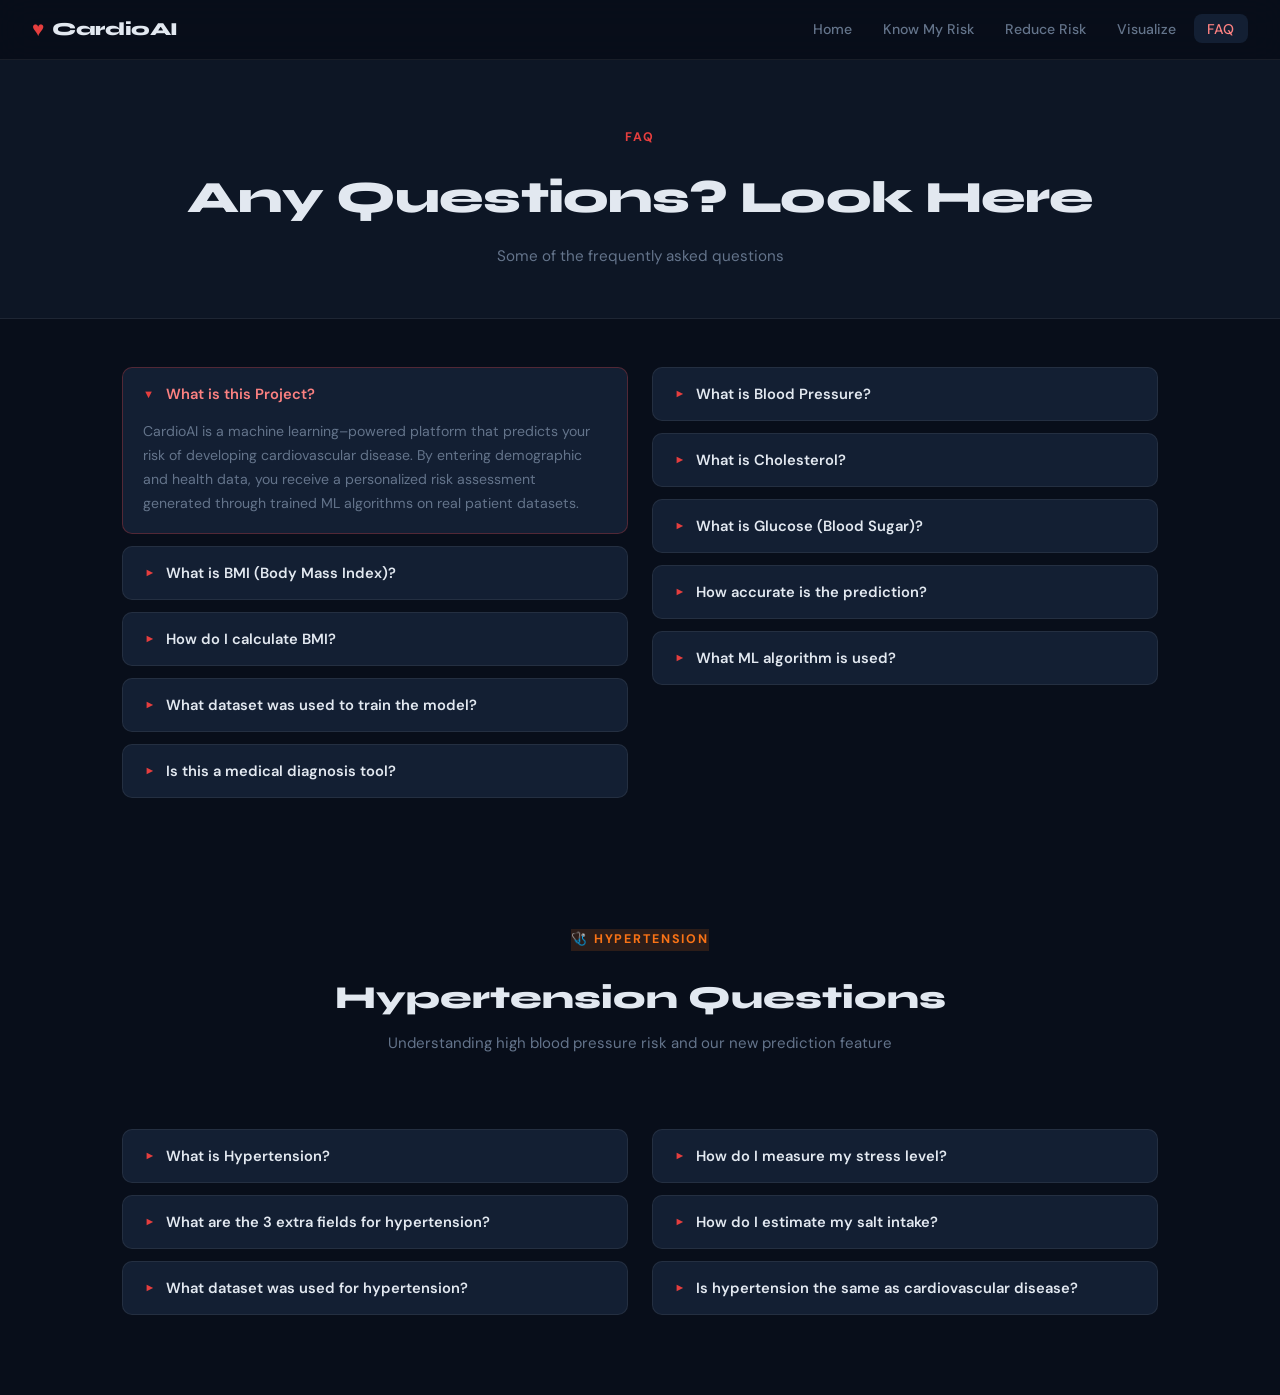
==== commit e0b7593f: "Fixed Mobile preview" ====
--- a/templates/Faq.html
+++ b/templates/Faq.html
@@ -7,13 +7,6 @@
   <link rel="preconnect" href="https://fonts.googleapis.com">
   <link href="https://fonts.googleapis.com/css2?family=Syne:wght@400;600;700;800&family=DM+Sans:ital,wght@0,300;0,400;0,500;1,300&display=swap" rel="stylesheet">
   <link rel="stylesheet" href="/static/Style.css">
-  <script>
-    // Apply saved theme before paint to avoid flash
-    (function(){
-      const t = localStorage.getItem('cardio-theme');
-      if(t) document.documentElement.setAttribute('data-theme', t);
-    })();
-  </script>
 </head>
 <body>
 
@@ -26,7 +19,17 @@
     <li><a href="/visualize">Visualize</a></li>
     <li><a href="/faq" class="active">FAQ</a></li>
   </ul>
-  <button class="theme-toggle" id="themeToggle" title="Toggle light/dark mode">🌙</button>
+  <button class="hamburger" id="hamburger" aria-label="Open menu" onclick="toggleMobileNav()">
+    <span></span><span></span><span></span>
+  </button>
+</nav>
+
+<nav class="mobile-nav" id="mobileNav">
+  <a href="/">Home</a>
+  <a href="/risk">Know My Risk</a>
+  <a href="/reduce">Reduce Risk</a>
+  <a href="/visualize">Visualize</a>
+  <a href="/faq" class="active">FAQ</a>
 </nav>
 
 <section class="faq-section">
@@ -227,22 +230,31 @@
   if (!isOpen) item.classList.add('open');
 }
 </script>
+
 <script>
-(function(){
-  const btn = document.getElementById('themeToggle');
-  function applyTheme(t){
-    document.documentElement.setAttribute('data-theme', t);
-    if(btn) btn.textContent = t === 'light' ? '🌙' : '☀️';
-    localStorage.setItem('cardio-theme', t);
-  }
-  // Set initial icon
-  const saved = localStorage.getItem('cardio-theme') || 'dark';
-  applyTheme(saved);
-  if(btn) btn.addEventListener('click', function(){
-    const cur = document.documentElement.getAttribute('data-theme') || 'dark';
-    applyTheme(cur === 'dark' ? 'light' : 'dark');
+function toggleMobileNav() {
+  const nav = document.getElementById('mobileNav');
+  const btn = document.getElementById('hamburger');
+  const open = nav.classList.toggle('open');
+  btn.setAttribute('aria-expanded', open);
+}
+// Close drawer when a link is tapped
+document.addEventListener('DOMContentLoaded', function() {
+  const mNav = document.getElementById('mobileNav');
+  if (mNav) mNav.querySelectorAll('a').forEach(function(a) {
+    a.addEventListener('click', function() {
+      mNav.classList.remove('open');
+    });
   });
-})();
+  // Close on outside tap
+  document.addEventListener('click', function(e) {
+    const btn = document.getElementById('hamburger');
+    const nav = document.getElementById('mobileNav');
+    if (nav && btn && !nav.contains(e.target) && !btn.contains(e.target)) {
+      nav.classList.remove('open');
+    }
+  });
+});
 </script>
 </body>
 </html>
--- a/static/Style.css
+++ b/static/Style.css
@@ -18,58 +18,6 @@
   --radius: 16px;
   --radius-sm: 10px;
   --shadow: 0 4px 32px rgba(0,0,0,0.4);
-  --nav-bg: rgba(8,14,26,0.88);
-  --tip-bg: rgba(59,130,246,0.08);
-  --tip-border: rgba(59,130,246,0.2);
-  --tip-text: #93c5fd;
-  --pulse-border: rgba(229,62,62,0.15);
-  --hero-badge-bg: rgba(229,62,62,0.12);
-  --hero-badge-border: rgba(229,62,62,0.3);
-  --result-high-bg: rgba(239,68,68,0.08);
-  --result-high-border: rgba(239,68,68,0.25);
-  --result-low-bg: rgba(34,197,94,0.08);
-  --result-low-border: rgba(34,197,94,0.25);
-  --hyper-bg: rgba(249,115,22,0.05);
-  --hyper-border: rgba(249,115,22,0.2);
-  --hyper-badge-bg: rgba(249,115,22,0.12);
-  --hyper-badge-border: rgba(249,115,22,0.25);
-  --hyper-reduce-border: rgba(249,115,22,0.15);
-  --faq-open-border: rgba(229,62,62,0.3);
-}
-
-[data-theme="light"] {
-  --bg: #f0f4f8;
-  --bg2: #e2e8f0;
-  --bg3: #d9e2ec;
-  --card: #ffffff;
-  --card2: #f8fafc;
-  --border: rgba(0,0,0,0.08);
-  --border2: rgba(0,0,0,0.14);
-  --text: #0f172a;
-  --muted: #64748b;
-  --accent: #dc2626;
-  --accent2: #ef4444;
-  --accent3: #f87171;
-  --blue: #2563eb;
-  --green: #16a34a;
-  --shadow: 0 4px 32px rgba(0,0,0,0.10);
-  --nav-bg: rgba(240,244,248,0.92);
-  --tip-bg: rgba(37,99,235,0.06);
-  --tip-border: rgba(37,99,235,0.18);
-  --tip-text: #1d4ed8;
-  --pulse-border: rgba(220,38,38,0.12);
-  --hero-badge-bg: rgba(220,38,38,0.08);
-  --hero-badge-border: rgba(220,38,38,0.25);
-  --result-high-bg: rgba(220,38,38,0.06);
-  --result-high-border: rgba(220,38,38,0.2);
-  --result-low-bg: rgba(22,163,74,0.06);
-  --result-low-border: rgba(22,163,74,0.2);
-  --hyper-bg: rgba(249,115,22,0.04);
-  --hyper-border: rgba(249,115,22,0.18);
-  --hyper-badge-bg: rgba(249,115,22,0.10);
-  --hyper-badge-border: rgba(249,115,22,0.22);
-  --hyper-reduce-border: rgba(249,115,22,0.13);
-  --faq-open-border: rgba(220,38,38,0.25);
 }
 
 *, *::before, *::after { box-sizing: border-box; margin: 0; padding: 0; }
@@ -97,7 +45,7 @@
   gap: 2rem;
   padding: 0 2rem;
   height: 60px;
-  background: var(--nav-bg);
+  background: rgba(8,14,26,0.88);
   backdrop-filter: blur(16px);
   border-bottom: 1px solid var(--border);
 }
@@ -191,7 +139,7 @@
   left: 50%;
   transform: translate(-50%, -50%);
   border-radius: 50%;
-  border: 1px solid var(--pulse-border);
+  border: 1px solid rgba(229,62,62,0.15);
   animation: pulseRing 3s ease infinite;
 }
 .r1 { width: 300px; height: 300px; animation-delay: 0s; }
@@ -209,8 +157,8 @@
 .hero-badge {
   display: inline-block;
   padding: 0.3rem 1rem;
-  background: var(--hero-badge-bg);
-  border: 1px solid var(--hero-badge-border);
+  background: rgba(229,62,62,0.12);
+  border: 1px solid rgba(229,62,62,0.3);
   border-radius: 999px;
   font-size: 0.78rem;
   font-weight: 600;
@@ -721,13 +669,13 @@
 }
 
 .tip-box {
-  background: var(--tip-bg);
-  border: 1px solid var(--tip-border);
+  background: rgba(59,130,246,0.08);
+  border: 1px solid rgba(59,130,246,0.2);
   border-radius: 8px;
   padding: 0.7rem 1rem;
   margin-top: 0.75rem;
   font-size: 0.85rem;
-  color: var(--tip-text);
+  color: #93c5fd;
   line-height: 1.5;
 }
 
@@ -823,13 +771,13 @@
 }
 
 .result-card.high {
-  background: var(--result-high-bg);
-  border: 1px solid var(--result-high-border);
+  background: rgba(239,68,68,0.08);
+  border: 1px solid rgba(239,68,68,0.25);
 }
 
 .result-card.low {
-  background: var(--result-low-bg);
-  border: 1px solid var(--result-low-border);
+  background: rgba(34,197,94,0.08);
+  border: 1px solid rgba(34,197,94,0.25);
 }
 
 .result-icon { font-size: 2rem; margin-bottom: 0.5rem; }
@@ -1051,7 +999,7 @@
 }
 
 .faq-item.open {
-  border-color: var(--faq-open-border);
+  border-color: rgba(229,62,62,0.3);
 }
 
 .faq-q {
@@ -1153,7 +1101,7 @@
 
 .viz-explain {
   background: var(--card);
-  border: 1px solid var(--tip-border);
+  border: 1px solid rgba(59,130,246,0.2);
   border-radius: var(--radius-sm);
   padding: 1.1rem 1.5rem;
   margin-bottom: 1.75rem;
@@ -1163,7 +1111,7 @@
   font-family: var(--font-head);
   font-size: 0.95rem;
   margin-bottom: 0.5rem;
-  color: var(--tip-text);
+  color: #93c5fd;
 }
 
 .viz-explain p {
@@ -1237,11 +1185,12 @@
 
 /*SCROLLBAR*/
 ::-webkit-scrollbar { width: 6px; }
-::-webkit-scrollbar-track { background: var(--scrollbar-track, var(--bg2)); }
+::-webkit-scrollbar-track { background: var(--bg2); }
 ::-webkit-scrollbar-thumb { background: var(--border2); border-radius: 3px; }
 ::-webkit-scrollbar-thumb:hover { background: var(--muted); }
 
 /*RESPONSIVE*/
+/* ── Tablet (≤900px) ───────────────────────────────────────────────────────── */
 @media (max-width: 900px) {
   .predict-grid { grid-template-columns: 1fr; }
   .charts-grid { grid-template-columns: 1fr; }
@@ -1250,14 +1199,133 @@
   .risk-layout { grid-template-columns: 1fr; }
   .risk-sidebar { display: none; }
   .nav-links { display: none; }
-}
+  /* Hamburger visible on tablet/mobile */
+  .hamburger { display: flex; }
+}
+
+/* ── Mobile (≤600px) ───────────────────────────────────────────────────────── */
+@media (max-width: 600px) {
+  /* Nav */
+  .nav { padding: 0 1rem; gap: 0.75rem; }
+  .chatbot-btn span { display: none; }   /* icon only on tiny screens */
+  .chatbot-btn { padding: 0.4rem 0.6rem; min-width: 36px; justify-content: center; }
+
+  /* Hero */
+  .hero, .page-hero { padding: 90px 1rem 40px; }
+  .hero-title { font-size: 2.2rem; }
+
+  /* Form — stack all rows to 1 col */
+  .form-row,
+  .form-row.three { grid-template-columns: 1fr; }
+
+  /* Hyper section — stack the 3 dropdowns vertically */
+  .hyper-section .form-row.three { grid-template-columns: 1fr; }
+  .hyper-section { padding: 1rem; }
+  .hyper-section-header { gap: 0.5rem; }
+
+  /* Predict form padding */
+  .predict-form { padding: 1rem; }
+  .form-card, .guide-card { border-radius: 12px; }
+
+  /* Containers */
+  .container { padding: 0 1rem; }
+  .predict-section { padding: 0 0 3rem; }
+
+  /* Reduce cards */
+  .reduce-grid { grid-template-columns: 1fr; }
+
+  /* Viz */
+  .viz-controls { flex-direction: column; align-items: stretch; }
+  .viz-control-group { flex-direction: column; align-items: flex-start; }
+  .viz-control-group select { width: 100%; }
+
+  /* Chat widget */
+  .chat-widget { width: calc(100vw - 2rem); right: 1rem; bottom: 5rem; }
+
+  /* FAQ */
+  .faq-header { padding: 2rem 1rem 1.5rem; }
+  .faq-container { padding: 1.5rem 1rem 3rem; }
+}
+
+/* ── Mobile nav drawer ──────────────────────────────────────────────────────── */
+.hamburger {
+  display: none;
+  flex-direction: column;
+  justify-content: center;
+  align-items: center;
+  gap: 5px;
+  width: 36px;
+  height: 36px;
+  background: var(--card);
+  border: 1px solid var(--border2);
+  border-radius: 8px;
+  cursor: pointer;
+  margin-left: auto;
+  flex-shrink: 0;
+}
+.hamburger span {
+  display: block;
+  width: 18px;
+  height: 2px;
+  background: var(--text);
+  border-radius: 2px;
+  transition: all 0.25s;
+}
+
+/* Mobile nav drawer panel */
+.mobile-nav {
+  display: none;
+  position: fixed;
+  top: 60px; left: 0; right: 0;
+  background: var(--card);
+  border-bottom: 1px solid var(--border);
+  z-index: 99;
+  padding: 1rem;
+  flex-direction: column;
+  gap: 0.4rem;
+  box-shadow: 0 8px 24px rgba(0,0,0,0.3);
+  animation: slideDown 0.2s ease;
+}
+.mobile-nav.open { display: flex; }
+
+@keyframes slideDown {
+  from { opacity: 0; transform: translateY(-8px); }
+  to   { opacity: 1; transform: translateY(0); }
+}
+
+.mobile-nav a {
+  padding: 0.75rem 1rem;
+  border-radius: 8px;
+  font-size: 0.95rem;
+  font-weight: 500;
+  color: var(--muted);
+  transition: all 0.2s;
+  border: 1px solid transparent;
+}
+.mobile-nav a:hover,
+.mobile-nav a.active {
+  background: var(--bg2);
+  color: var(--text);
+  border-color: var(--border);
+}
+.mobile-nav a.active { color: var(--accent2); }
 /* ── Hypertension Optional Section (Index.html) ─────────────────────────── */
 .hyper-section {
 margin: 1.5rem 0 0;
 padding: 1.25rem 1.5rem;
-background: var(--hyper-bg);
-border: 1px solid var(--hyper-border);
+background: rgba(249,115,22,0.05);
+border: 1px solid rgba(249,115,22,0.2);
 border-radius: 14px;
+}
+/* All 3 hyper dropdowns aligned — selects sit at same row */
+.hyper-section .form-row.three {
+  align-items: stretch;
+  grid-template-columns: repeat(3, minmax(0, 1fr));
+}
+.hyper-section .field-group {
+  display: flex;
+  flex-direction: column;
+  justify-content: flex-end;
 }
 .hyper-section-header {
 display: flex;
@@ -1298,15 +1366,15 @@
 text-align: center;
 margin: 3.5rem 0 2rem;
 padding: 2rem;
-background: var(--hyper-bg);
-border: 1px solid var(--hyper-reduce-border);
+background: rgba(249,115,22,0.05);
+border: 1px solid rgba(249,115,22,0.15);
 border-radius: 16px;
 }
 .hyper-reduce-badge {
 display: inline-block;
-background: var(--hyper-badge-bg);
+background: rgba(249,115,22,0.12);
 color: #f97316;
-border: 1px solid var(--hyper-badge-border);
+border: 1px solid rgba(249,115,22,0.25);
 border-radius: 20px;
 padding: 0.3rem 1rem;
 font-size: 0.82rem;
@@ -1337,77 +1405,4 @@
 font-weight: 800;
 margin: 0.5rem 0 0.4rem;
 }
-.faq-hyper-header p { color: var(--muted); }
-/* ── Theme Toggle Button ─────────────────────────────────────────────────── */
-.theme-toggle {
-  background: var(--card);
-  border: 1px solid var(--border2);
-  border-radius: 8px;
-  color: var(--muted);
-  cursor: pointer;
-  font-size: 1rem;
-  width: 36px;
-  height: 36px;
-  display: flex;
-  align-items: center;
-  justify-content: center;
-  transition: all 0.2s;
-  flex-shrink: 0;
-}
-.theme-toggle:hover {
-  color: var(--text);
-  border-color: var(--accent);
-  background: var(--card2);
-}
-
-/* ── Light mode specific overrides ───────────────────────────────────────── */
-[data-theme="light"] .nav {
-  box-shadow: 0 1px 12px rgba(0,0,0,0.08);
-}
-[data-theme="light"] .form-card,
-[data-theme="light"] .guide-card,
-[data-theme="light"] .chart-card,
-[data-theme="light"] .faq-item,
-[data-theme="light"] .reduce-card,
-[data-theme="light"] .chat-widget,
-[data-theme="light"] .rmsg.bot .rmsg-inner {
-  box-shadow: 0 2px 12px rgba(0,0,0,0.06);
-}
-[data-theme="light"] .reduce-tag {
-  background: var(--bg3);
-}
-[data-theme="light"] .step-item.active {
-  background: rgba(220,38,38,0.08);
-}
-[data-theme="light"] .ropt-btn {
-  background: var(--bg2);
-}
-[data-theme="light"] .risk-main {
-  background: var(--bg2);
-}
-[data-theme="light"] .faq-section,
-[data-theme="light"] .faq-header {
-  background: var(--bg);
-}
-[data-theme="light"] .faq-header {
-  background: var(--bg2);
-}
-[data-theme="light"] .viz-explain {
-  background: var(--tip-bg);
-}
-[data-theme="light"] .viz-explain h3 {
-  color: var(--tip-text);
-}
-[data-theme="light"] .viz-explain code {
-  background: var(--bg3);
-  color: var(--accent);
-}
-[data-theme="light"] .msg.bot {
-  background: var(--bg2);
-}
-[data-theme="light"] .quick-btns button {
-  background: var(--bg3);
-}
-[data-theme="light"] body.risk-page {
-  background: var(--bg2);
-}+.faq-hyper-header p { color: var(--muted); }
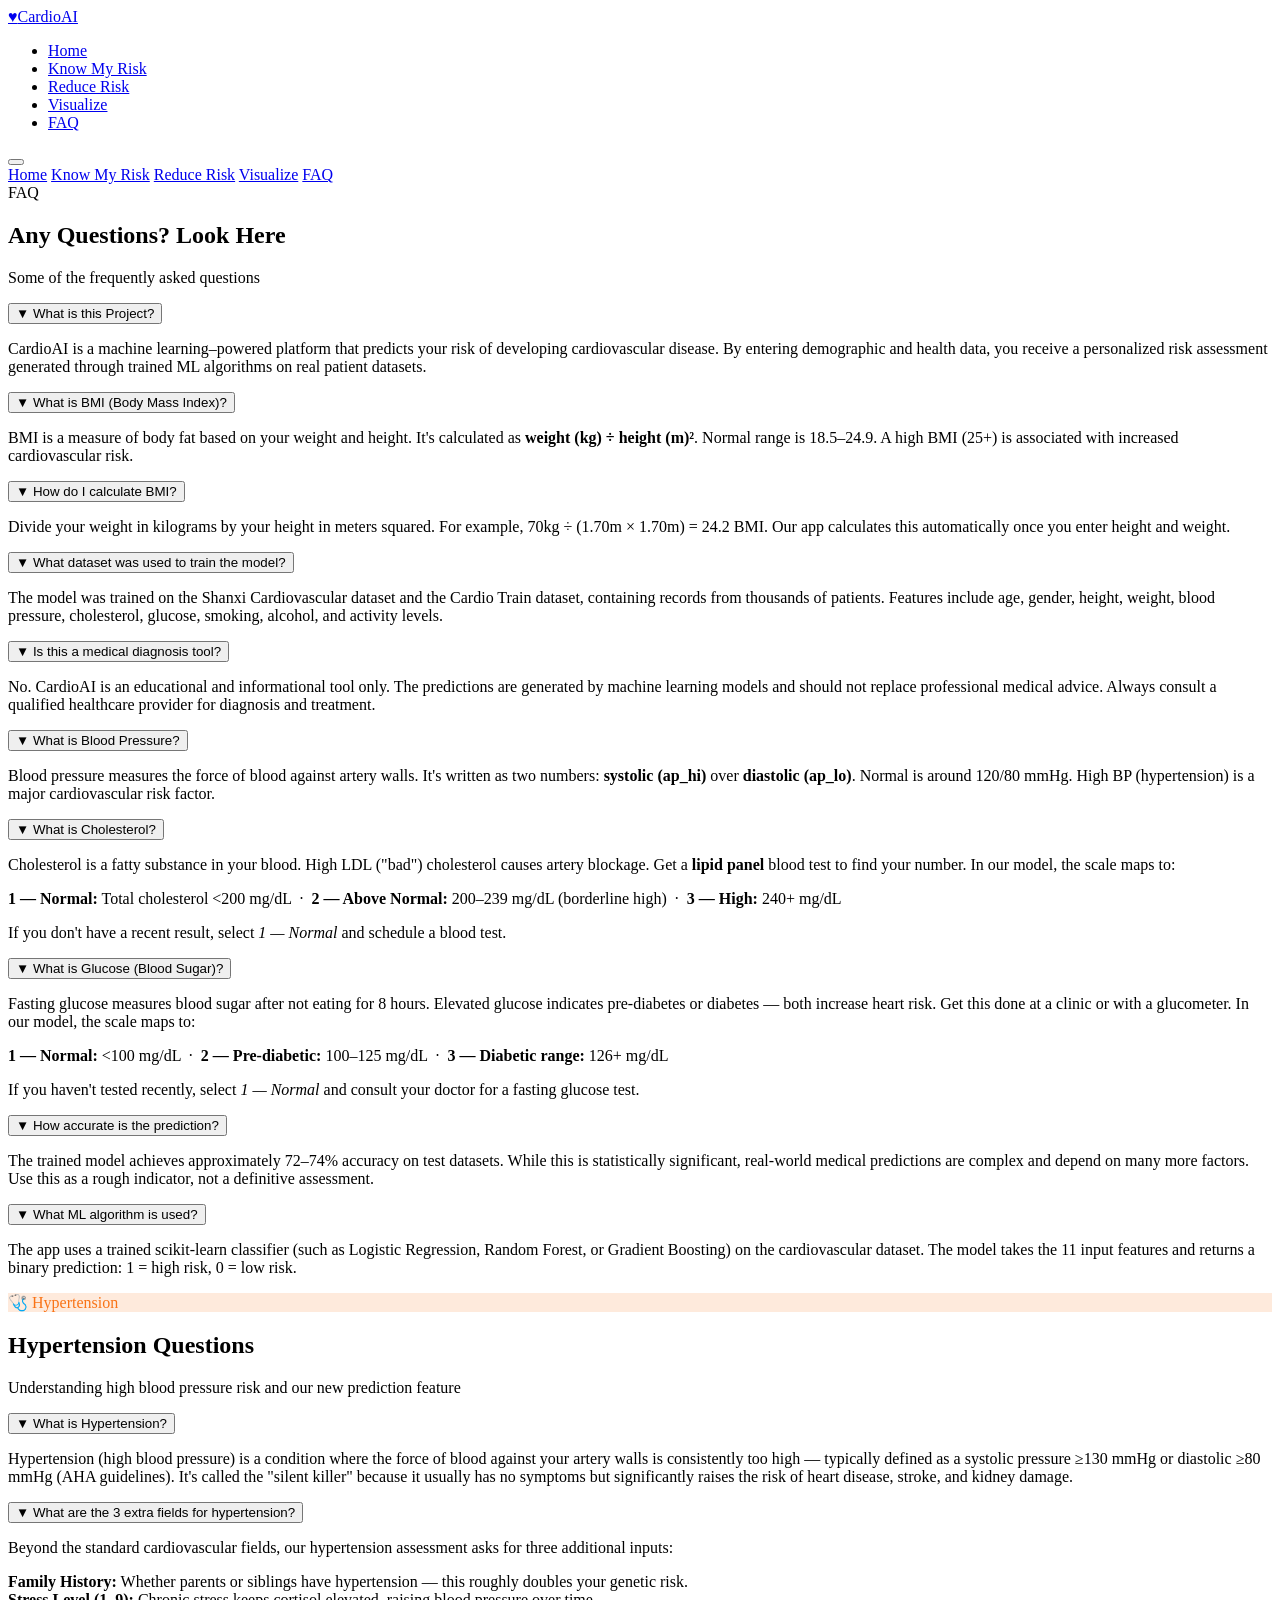
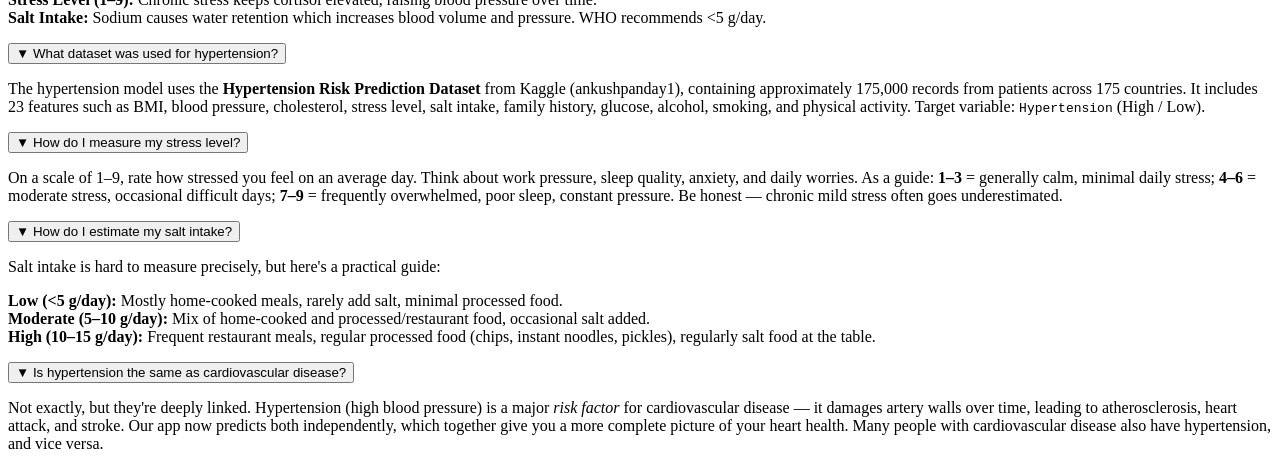
==== commit 041e96b9: "Changed naming" ====
--- a/templates/Faq.html
+++ b/templates/Faq.html
@@ -6,7 +6,7 @@
   <title>FAQ — CardioAI</title>
   <link rel="preconnect" href="https://fonts.googleapis.com">
   <link href="https://fonts.googleapis.com/css2?family=Syne:wght@400;600;700;800&family=DM+Sans:ital,wght@0,300;0,400;0,500;1,300&display=swap" rel="stylesheet">
-  <link rel="stylesheet" href="/static/Style.css">
+  <link rel="stylesheet" href="/static/style.css">
 </head>
 <body>
 
@@ -19,18 +19,18 @@
     <li><a href="/visualize">Visualize</a></li>
     <li><a href="/faq" class="active">FAQ</a></li>
   </ul>
-  <button class="hamburger" id="hamburger" aria-label="Open menu" onclick="toggleMobileNav()">
+  <button class="hamburger" id="hamburger" aria-label="Toggle menu" aria-expanded="false" onclick="toggleMobileNav(this)">
     <span></span><span></span><span></span>
   </button>
 </nav>
 
-<nav class="mobile-nav" id="mobileNav">
+<div class="mobile-nav" id="mobileNav">
   <a href="/">Home</a>
   <a href="/risk">Know My Risk</a>
   <a href="/reduce">Reduce Risk</a>
   <a href="/visualize">Visualize</a>
   <a href="/faq" class="active">FAQ</a>
-</nav>
+</div>
 
 <section class="faq-section">
   <div class="faq-header">
@@ -230,30 +230,31 @@
   if (!isOpen) item.classList.add('open');
 }
 </script>
-
 <script>
-function toggleMobileNav() {
-  const nav = document.getElementById('mobileNav');
-  const btn = document.getElementById('hamburger');
-  const open = nav.classList.toggle('open');
+function toggleMobileNav(btn) {
+  var nav = document.getElementById('mobileNav');
+  var open = nav.classList.toggle('open');
+  btn.classList.toggle('is-open', open);
   btn.setAttribute('aria-expanded', open);
 }
-// Close drawer when a link is tapped
+// Close drawer on link tap or outside tap
 document.addEventListener('DOMContentLoaded', function() {
-  const mNav = document.getElementById('mobileNav');
-  if (mNav) mNav.querySelectorAll('a').forEach(function(a) {
+  var nav = document.getElementById('mobileNav');
+  var btn = document.getElementById('hamburger');
+  if (!nav) return;
+  nav.querySelectorAll('a').forEach(function(a) {
     a.addEventListener('click', function() {
-      mNav.classList.remove('open');
+      nav.classList.remove('open');
+      if (btn) { btn.classList.remove('is-open'); btn.setAttribute('aria-expanded','false'); }
     });
   });
-  // Close on outside tap
   document.addEventListener('click', function(e) {
-    const btn = document.getElementById('hamburger');
-    const nav = document.getElementById('mobileNav');
-    if (nav && btn && !nav.contains(e.target) && !btn.contains(e.target)) {
+    if (!nav.contains(e.target) && !btn.contains(e.target)) {
       nav.classList.remove('open');
+      btn.classList.remove('is-open');
+      btn.setAttribute('aria-expanded','false');
     }
-  });
+  }, true);
 });
 </script>
 </body>
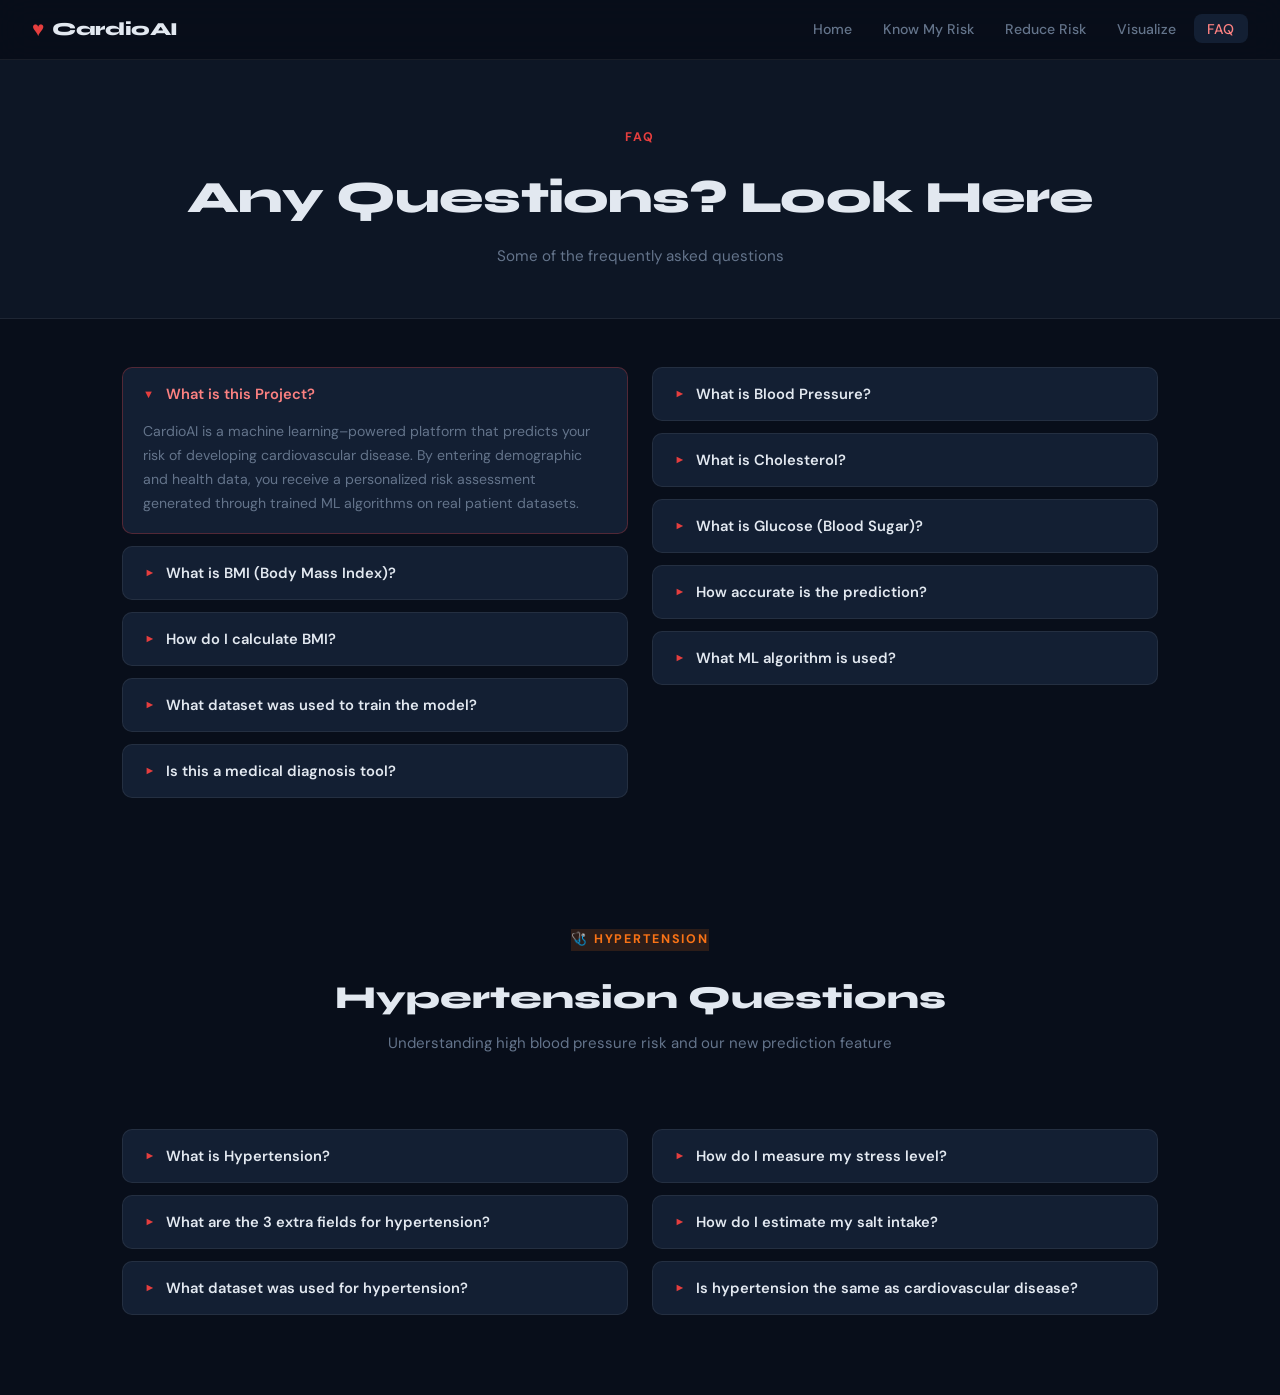
==== commit 73870fd8: "fixed naming" ====
--- a/templates/Faq.html
+++ b/templates/Faq.html
@@ -6,7 +6,7 @@
   <title>FAQ — CardioAI</title>
   <link rel="preconnect" href="https://fonts.googleapis.com">
   <link href="https://fonts.googleapis.com/css2?family=Syne:wght@400;600;700;800&family=DM+Sans:ital,wght@0,300;0,400;0,500;1,300&display=swap" rel="stylesheet">
-  <link rel="stylesheet" href="/static/style.css">
+  <link rel="stylesheet" href="/static/Style.css">
 </head>
 <body>
 
--- a/static/Style.css
+++ b/static/Style.css
@@ -0,0 +1,1405 @@
+:root {
+  --bg: #080e1a;
+  --bg2: #0d1625;
+  --bg3: #111d2e;
+  --card: #131f33;
+  --card2: #192540;
+  --border: rgba(255,255,255,0.07);
+  --border2: rgba(255,255,255,0.12);
+  --text: #e2e8f0;
+  --muted: #64748b;
+  --accent: #e53e3e;
+  --accent2: #fc8181;
+  --accent3: #feb2b2;
+  --blue: #3b82f6;
+  --green: #22c55e;
+  --font-head: 'Syne', sans-serif;
+  --font-body: 'DM Sans', sans-serif;
+  --radius: 16px;
+  --radius-sm: 10px;
+  --shadow: 0 4px 32px rgba(0,0,0,0.4);
+}
+
+*, *::before, *::after { box-sizing: border-box; margin: 0; padding: 0; }
+
+html { scroll-behavior: smooth; }
+
+body {
+  background: var(--bg);
+  color: var(--text);
+  font-family: var(--font-body);
+  font-size: 15px;
+  line-height: 1.7;
+  min-height: 100vh;
+}
+
+a { color: inherit; text-decoration: none; }
+
+/*NAV*/
+.nav {
+  position: fixed;
+  top: 0; left: 0; right: 0;
+  z-index: 100;
+  display: flex;
+  align-items: center;
+  gap: 2rem;
+  padding: 0 2rem;
+  height: 60px;
+  background: rgba(8,14,26,0.88);
+  backdrop-filter: blur(16px);
+  border-bottom: 1px solid var(--border);
+}
+
+.nav-logo {
+  display: flex;
+  align-items: center;
+  gap: 0.5rem;
+  font-family: var(--font-head);
+  font-weight: 800;
+  font-size: 1.15rem;
+  letter-spacing: -0.02em;
+  color: var(--text);
+}
+
+.logo-icon {
+  font-size: 1.3rem;
+  color: var(--accent);
+  animation: heartbeat 1.5s ease infinite;
+}
+
+@keyframes heartbeat {
+  0%, 100% { transform: scale(1); }
+  14% { transform: scale(1.2); }
+  28% { transform: scale(1); }
+  42% { transform: scale(1.15); }
+  56% { transform: scale(1); }
+}
+
+.nav-links {
+  display: flex;
+  list-style: none;
+  gap: 0.25rem;
+  margin-left: auto;
+}
+
+.nav-links a {
+  padding: 0.35rem 0.85rem;
+  border-radius: 8px;
+  font-size: 0.88rem;
+  font-weight: 500;
+  color: var(--muted);
+  transition: all 0.2s;
+}
+
+.nav-links a:hover,
+.nav-links a.active {
+  color: var(--text);
+  background: var(--card);
+}
+
+.nav-links a.active {
+  color: var(--accent2);
+}
+
+.chatbot-btn {
+  display: flex;
+  align-items: center;
+  gap: 0.5rem;
+  padding: 0.4rem 1rem;
+  background: var(--accent);
+  border: none;
+  border-radius: 8px;
+  color: white;
+  font-size: 0.85rem;
+  font-weight: 600;
+  cursor: pointer;
+  font-family: var(--font-body);
+  transition: background 0.2s;
+  white-space: nowrap;
+}
+.chatbot-btn:hover { background: #c53030; }
+
+/*HERO*/
+.hero, .page-hero {
+  position: relative;
+  padding: 120px 2rem 60px;
+  text-align: center;
+  overflow: hidden;
+}
+
+.hero-bg {
+  position: absolute;
+  inset: 0;
+  pointer-events: none;
+}
+
+.pulse-ring {
+  position: absolute;
+  top: 50%;
+  left: 50%;
+  transform: translate(-50%, -50%);
+  border-radius: 50%;
+  border: 1px solid rgba(229,62,62,0.15);
+  animation: pulseRing 3s ease infinite;
+}
+.r1 { width: 300px; height: 300px; animation-delay: 0s; }
+.r2 { width: 500px; height: 500px; animation-delay: 1s; }
+.r3 { width: 700px; height: 700px; animation-delay: 2s; }
+
+@keyframes pulseRing {
+  0% { opacity: 0; transform: translate(-50%, -50%) scale(0.8); }
+  50% { opacity: 1; }
+  100% { opacity: 0; transform: translate(-50%, -50%) scale(1.1); }
+}
+
+.hero-content { position: relative; z-index: 1; }
+
+.hero-badge {
+  display: inline-block;
+  padding: 0.3rem 1rem;
+  background: rgba(229,62,62,0.12);
+  border: 1px solid rgba(229,62,62,0.3);
+  border-radius: 999px;
+  font-size: 0.78rem;
+  font-weight: 600;
+  letter-spacing: 0.08em;
+  text-transform: uppercase;
+  color: var(--accent2);
+  margin-bottom: 1.2rem;
+}
+
+.hero-title {
+  font-family: var(--font-head);
+  font-size: clamp(2.5rem, 5vw, 4rem);
+  font-weight: 800;
+  line-height: 1.1;
+  letter-spacing: -0.03em;
+  color: var(--text);
+  margin-bottom: 1rem;
+}
+
+.accent { color: var(--accent); }
+
+.hero-sub {
+  max-width: 520px;
+  margin: 0 auto;
+  color: var(--muted);
+  font-size: 1rem;
+}
+
+/*CONTAINER*/
+.container {
+  max-width: 1200px;
+  margin: 0 auto;
+  padding: 0 2rem;
+}
+
+/*PREDICT SECTION*/
+.predict-section {
+  padding: 0 0 5rem;
+}
+
+.predict-grid {
+  display: grid;
+  grid-template-columns: 1fr 380px;
+  gap: 2rem;
+  align-items: start;
+}
+
+.form-card, .guide-card {
+  background: var(--card);
+  border: 1px solid var(--border);
+  border-radius: var(--radius);
+  overflow: hidden;
+}
+
+.card-header {
+  padding: 1.5rem 1.75rem 1rem;
+  border-bottom: 1px solid var(--border);
+}
+
+.card-header h2 {
+  font-family: var(--font-head);
+  font-size: 1.3rem;
+  font-weight: 700;
+  margin-bottom: 0.2rem;
+}
+
+.card-header p {
+  color: var(--muted);
+  font-size: 0.88rem;
+}
+
+.predict-form {
+  padding: 1.5rem 1.75rem;
+  display: flex;
+  flex-direction: column;
+  gap: 1rem;
+}
+
+.form-row {
+  display: grid;
+  grid-template-columns: 1fr 1fr;
+  gap: 1rem;
+}
+
+.form-row.three {
+  grid-template-columns: 1fr 1fr 1fr;
+}
+
+.field-group {
+  display: flex;
+  flex-direction: column;
+  gap: 0.4rem;
+}
+
+.field-group label {
+  font-size: 0.82rem;
+  font-weight: 600;
+  color: var(--muted);
+  text-transform: uppercase;
+  letter-spacing: 0.06em;
+}
+
+.unit {
+  font-weight: 400;
+  text-transform: none;
+  letter-spacing: 0;
+  opacity: 0.7;
+}
+
+.field-group input,
+.field-group select {
+  background: var(--bg2);
+  border: 1px solid var(--border2);
+  border-radius: var(--radius-sm);
+  padding: 0.65rem 0.9rem;
+  color: var(--text);
+  font-family: var(--font-body);
+  font-size: 0.95rem;
+  outline: none;
+  transition: border-color 0.2s;
+  width: 100%;
+}
+
+.field-group input:focus,
+.field-group select:focus {
+  border-color: var(--accent);
+}
+
+.field-group select { cursor: pointer; }
+.field-group select option { background: var(--bg2); }
+
+.bmi-display .bmi-value {
+  background: var(--bg2);
+  border: 1px solid var(--border2);
+  border-radius: var(--radius-sm);
+  padding: 0.65rem 0.9rem;
+  font-size: 1rem;
+  font-weight: 700;
+  font-family: var(--font-head);
+  color: var(--accent2);
+}
+
+.predict-btn {
+  display: flex;
+  align-items: center;
+  justify-content: center;
+  gap: 0.75rem;
+  padding: 0.9rem 2rem;
+  background: var(--accent);
+  border: none;
+  border-radius: var(--radius-sm);
+  color: white;
+  font-size: 1rem;
+  font-weight: 700;
+  font-family: var(--font-body);
+  cursor: pointer;
+  transition: all 0.2s;
+  margin-top: 0.5rem;
+}
+
+.predict-btn:hover {
+  background: #c53030;
+  transform: translateY(-1px);
+  box-shadow: 0 8px 24px rgba(229,62,62,0.3);
+}
+
+.result-box {
+  margin: 0 1.75rem 1.75rem;
+  padding: 1.25rem;
+  border-radius: var(--radius-sm);
+  font-weight: 600;
+  font-size: 1rem;
+  animation: fadeIn 0.4s ease;
+}
+
+.result-box.high-risk {
+  background: rgba(239,68,68,0.1);
+  border: 1px solid rgba(239,68,68,0.3);
+  color: #fca5a5;
+}
+
+.result-box.low-risk {
+  background: rgba(34,197,94,0.1);
+  border: 1px solid rgba(34,197,94,0.3);
+  color: #86efac;
+}
+
+.hidden { display: none !important; }
+
+/* GUIDE CARD */
+.guide-list {
+  padding: 1.25rem 1.75rem;
+  display: flex;
+  flex-direction: column;
+  gap: 1.1rem;
+}
+
+.guide-item {
+  display: flex;
+  gap: 0.9rem;
+  align-items: flex-start;
+}
+
+.guide-icon {
+  font-size: 1.3rem;
+  flex-shrink: 0;
+  margin-top: 0.1rem;
+}
+
+.guide-item strong {
+  display: block;
+  font-weight: 600;
+  font-size: 0.9rem;
+  margin-bottom: 0.2rem;
+}
+
+.guide-item p {
+  color: var(--muted);
+  font-size: 0.83rem;
+  line-height: 1.5;
+}
+
+.guide-cta {
+  display: block;
+  padding: 1rem 1.75rem 1.5rem;
+  color: var(--accent2);
+  font-size: 0.88rem;
+  font-weight: 600;
+  transition: color 0.2s;
+}
+.guide-cta:hover { color: var(--accent3); }
+
+/*CHATBOT WIDGET*/
+.chat-fab {
+  position: fixed;
+  bottom: 2rem;
+  right: 2rem;
+  width: 54px;
+  height: 54px;
+  background: var(--accent);
+  border: none;
+  border-radius: 50%;
+  font-size: 1.4rem;
+  cursor: pointer;
+  box-shadow: 0 4px 24px rgba(229,62,62,0.4);
+  z-index: 200;
+  transition: transform 0.2s;
+  animation: heartbeat 1.5s ease infinite;
+}
+.chat-fab:hover { transform: scale(1.1); }
+
+.chat-widget {
+  position: fixed;
+  bottom: 5.5rem;
+  right: 2rem;
+  width: 360px;
+  background: var(--card);
+  border: 1px solid var(--border2);
+  border-radius: var(--radius);
+  box-shadow: var(--shadow);
+  z-index: 200;
+  display: flex;
+  flex-direction: column;
+  max-height: 480px;
+  animation: slideUp 0.3s ease;
+}
+
+@keyframes slideUp {
+  from { opacity: 0; transform: translateY(20px); }
+  to { opacity: 1; transform: translateY(0); }
+}
+
+.chat-header {
+  display: flex;
+  align-items: center;
+  justify-content: space-between;
+  padding: 1rem 1.25rem;
+  border-bottom: 1px solid var(--border);
+}
+
+.chat-title {
+  display: flex;
+  align-items: center;
+  gap: 0.6rem;
+  font-weight: 700;
+  font-family: var(--font-head);
+  font-size: 0.95rem;
+}
+
+.chat-dot {
+  width: 8px;
+  height: 8px;
+  background: var(--green);
+  border-radius: 50%;
+  animation: blink 1.5s ease infinite;
+}
+
+@keyframes blink {
+  0%, 100% { opacity: 1; }
+  50% { opacity: 0.3; }
+}
+
+.chat-header button {
+  background: none;
+  border: none;
+  color: var(--muted);
+  cursor: pointer;
+  font-size: 1rem;
+  padding: 0.25rem;
+}
+
+.chat-messages {
+  flex: 1;
+  overflow-y: auto;
+  padding: 1rem;
+  display: flex;
+  flex-direction: column;
+  gap: 0.75rem;
+}
+
+.msg.bot .rmsg-inner, .msg.bot {
+  background: var(--bg2);
+  border-radius: 12px 12px 12px 4px;
+  padding: 0.9rem 1rem;
+  font-size: 0.88rem;
+  line-height: 1.5;
+  max-width: 90%;
+}
+
+.msg.user {
+  align-self: flex-end;
+  background: var(--accent);
+  color: white;
+  border-radius: 12px 12px 4px 12px;
+  padding: 0.7rem 1rem;
+  font-size: 0.88rem;
+  max-width: 80%;
+}
+
+.quick-btns {
+  display: flex;
+  flex-wrap: wrap;
+  gap: 0.4rem;
+  margin-top: 0.75rem;
+}
+
+.quick-btns button {
+  background: var(--card2);
+  border: 1px solid var(--border2);
+  border-radius: 8px;
+  color: var(--text);
+  font-size: 0.78rem;
+  padding: 0.35rem 0.7rem;
+  cursor: pointer;
+  font-family: var(--font-body);
+  transition: background 0.2s;
+}
+.quick-btns button:hover { background: var(--border2); }
+
+.chat-input-row {
+  display: flex;
+  gap: 0.5rem;
+  padding: 0.75rem 1rem;
+  border-top: 1px solid var(--border);
+}
+
+.chat-input-row input {
+  flex: 1;
+  background: var(--bg2);
+  border: 1px solid var(--border2);
+  border-radius: 8px;
+  padding: 0.55rem 0.85rem;
+  color: var(--text);
+  font-family: var(--font-body);
+  font-size: 0.88rem;
+  outline: none;
+}
+.chat-input-row input:focus { border-color: var(--accent); }
+
+.chat-input-row button {
+  background: var(--accent);
+  border: none;
+  border-radius: 8px;
+  color: white;
+  font-size: 1.1rem;
+  padding: 0 0.85rem;
+  cursor: pointer;
+  transition: background 0.2s;
+}
+.chat-input-row button:hover { background: #c53030; }
+
+/*RISK PAGE*/
+body.risk-page {
+  overflow: hidden;
+  height: 100vh;
+}
+
+.risk-layout {
+  display: grid;
+  grid-template-columns: 280px 1fr;
+  height: calc(100vh - 60px);
+  margin-top: 60px;
+}
+
+.risk-sidebar {
+  background: var(--card);
+  border-right: 1px solid var(--border);
+  overflow-y: auto;
+}
+
+.risk-sidebar-inner {
+  padding: 2rem 1.5rem;
+}
+
+.sidebar-logo {
+  font-size: 2.5rem;
+  margin-bottom: 1rem;
+}
+
+.risk-sidebar h2 {
+  font-family: var(--font-head);
+  font-size: 1.4rem;
+  font-weight: 800;
+  line-height: 1.2;
+  margin-bottom: 0.75rem;
+}
+
+.risk-sidebar p {
+  color: var(--muted);
+  font-size: 0.85rem;
+  margin-bottom: 1.5rem;
+  line-height: 1.6;
+}
+
+.progress-steps {
+  display: flex;
+  flex-direction: column;
+  gap: 0.3rem;
+}
+
+.step-item {
+  padding: 0.5rem 0.9rem;
+  border-radius: 8px;
+  font-size: 0.83rem;
+  color: var(--muted);
+  border-left: 2px solid transparent;
+  transition: all 0.25s;
+}
+
+.step-item.active {
+  background: rgba(229,62,62,0.1);
+  border-left-color: var(--accent);
+  color: var(--accent2);
+  font-weight: 600;
+}
+
+.step-item.done {
+  color: var(--green);
+  border-left-color: var(--green);
+}
+
+.step-item.done::before {
+  content: '✓ ';
+}
+
+/* RISK MAIN CHAT */
+.risk-main {
+  display: flex;
+  flex-direction: column;
+  background: var(--bg);
+  overflow: hidden;
+}
+
+.risk-chat {
+  flex: 1;
+  overflow-y: auto;
+  padding: 2rem;
+  display: flex;
+  flex-direction: column;
+  gap: 1rem;
+}
+
+.rmsg {
+  opacity: 0;
+  transform: translateY(8px);
+  transition: all 0.3s ease;
+}
+.rmsg.visible { opacity: 1; transform: translateY(0); }
+
+.rmsg.bot { align-self: flex-start; max-width: 680px; }
+.rmsg.user { align-self: flex-end; max-width: 400px; }
+
+.rmsg.bot .rmsg-inner {
+  background: var(--card);
+  border: 1px solid var(--border);
+  border-radius: 4px 16px 16px 16px;
+  padding: 1.1rem 1.3rem;
+  font-size: 0.95rem;
+  line-height: 1.6;
+}
+
+.rmsg.user .rmsg-inner {
+  background: var(--accent);
+  color: white;
+  border-radius: 16px 4px 16px 16px;
+  padding: 0.8rem 1.1rem;
+  font-size: 0.95rem;
+}
+
+.tip-box {
+  background: rgba(59,130,246,0.08);
+  border: 1px solid rgba(59,130,246,0.2);
+  border-radius: 8px;
+  padding: 0.7rem 1rem;
+  margin-top: 0.75rem;
+  font-size: 0.85rem;
+  color: #93c5fd;
+  line-height: 1.5;
+}
+
+.risk-input-area {
+  padding: 1.25rem 2rem;
+  border-top: 1px solid var(--border);
+  background: var(--card);
+}
+
+.rinput-row {
+  display: flex;
+  gap: 0.75rem;
+  align-items: center;
+}
+
+.rinput {
+  flex: 1;
+  background: var(--bg);
+  border: 1px solid var(--border2);
+  border-radius: var(--radius-sm);
+  padding: 0.75rem 1rem;
+  color: var(--text);
+  font-family: var(--font-body);
+  font-size: 1rem;
+  outline: none;
+}
+.rinput:focus { border-color: var(--accent); }
+
+.rinput-unit {
+  color: var(--muted);
+  font-size: 0.85rem;
+  white-space: nowrap;
+}
+
+.rnext-btn {
+  background: var(--accent);
+  border: none;
+  border-radius: var(--radius-sm);
+  color: white;
+  padding: 0.75rem 1.5rem;
+  font-size: 0.95rem;
+  font-weight: 700;
+  cursor: pointer;
+  font-family: var(--font-body);
+  transition: background 0.2s;
+  white-space: nowrap;
+}
+.rnext-btn:hover { background: #c53030; }
+
+.ropt-row {
+  display: flex;
+  flex-wrap: wrap;
+  gap: 0.6rem;
+}
+
+.ropt-btn {
+  background: var(--bg);
+  border: 1px solid var(--border2);
+  border-radius: var(--radius-sm);
+  color: var(--text);
+  padding: 0.65rem 1.25rem;
+  font-size: 0.9rem;
+  font-weight: 500;
+  cursor: pointer;
+  font-family: var(--font-body);
+  transition: all 0.2s;
+}
+.ropt-btn:hover { background: var(--accent); border-color: var(--accent); color: white; }
+
+.analyzing {
+  display: flex;
+  align-items: center;
+  gap: 0.75rem;
+  color: var(--muted);
+  font-size: 0.9rem;
+}
+
+.analyze-spinner {
+  width: 20px;
+  height: 20px;
+  border: 2px solid var(--border2);
+  border-top-color: var(--accent);
+  border-radius: 50%;
+  animation: spin 0.8s linear infinite;
+}
+@keyframes spin { to { transform: rotate(360deg); } }
+
+/* RESULT CARD in chat */
+.result-card {
+  border-radius: var(--radius-sm);
+  padding: 1.25rem;
+  margin-top: 0.5rem;
+}
+
+.result-card.high {
+  background: rgba(239,68,68,0.08);
+  border: 1px solid rgba(239,68,68,0.25);
+}
+
+.result-card.low {
+  background: rgba(34,197,94,0.08);
+  border: 1px solid rgba(34,197,94,0.25);
+}
+
+.result-icon { font-size: 2rem; margin-bottom: 0.5rem; }
+
+.result-label {
+  font-family: var(--font-head);
+  font-size: 1.2rem;
+  font-weight: 700;
+  margin-bottom: 0.75rem;
+}
+
+.prob-bar {
+  height: 8px;
+  background: var(--border);
+  border-radius: 4px;
+  overflow: hidden;
+  margin-bottom: 0.4rem;
+}
+.prob-fill { height: 100%; border-radius: 4px; transition: width 1s ease; }
+
+.result-card p { font-size: 0.88rem; color: var(--muted); margin-top: 0.75rem; }
+
+.result-link {
+  display: inline-block;
+  margin-top: 0.75rem;
+  color: var(--accent2);
+  font-size: 0.88rem;
+  font-weight: 600;
+}
+.result-link:hover { color: var(--accent3); }
+
+/*REDUCE PAGE*/
+.reduce-section {
+  padding: 0 0 5rem;
+}
+
+.reduce-grid {
+  display: grid;
+  grid-template-columns: repeat(auto-fill, minmax(320px, 1fr));
+  gap: 1.25rem;
+  margin-bottom: 2.5rem;
+}
+
+.reduce-card {
+  background: var(--card);
+  border: 1px solid var(--border);
+  border-radius: var(--radius);
+  padding: 1.75rem;
+  transition: transform 0.2s, border-color 0.2s;
+  position: relative;
+  overflow: hidden;
+}
+
+.reduce-card::before {
+  content: '';
+  position: absolute;
+  top: 0; left: 0; right: 0;
+  height: 3px;
+}
+
+.reduce-card[data-color="red"]::before { background: #ef4444; }
+.reduce-card[data-color="orange"]::before { background: #f97316; }
+.reduce-card[data-color="blue"]::before { background: #3b82f6; }
+.reduce-card[data-color="purple"]::before { background: #a855f7; }
+.reduce-card[data-color="green"]::before { background: #22c55e; }
+.reduce-card[data-color="teal"]::before { background: #14b8a6; }
+.reduce-card[data-color="yellow"]::before { background: #eab308; }
+.reduce-card[data-color="pink"]::before { background: #ec4899; }
+
+.reduce-card:hover {
+  transform: translateY(-3px);
+  border-color: var(--border2);
+}
+
+.reduce-icon { font-size: 2rem; margin-bottom: 0.75rem; }
+
+.reduce-card h3 {
+  font-family: var(--font-head);
+  font-size: 1.1rem;
+  font-weight: 700;
+  margin-bottom: 0.4rem;
+}
+
+.reduce-tag {
+  display: inline-block;
+  background: var(--bg2);
+  border-radius: 4px;
+  padding: 0.2rem 0.6rem;
+  font-size: 0.73rem;
+  font-weight: 600;
+  text-transform: uppercase;
+  letter-spacing: 0.06em;
+  color: var(--muted);
+  margin-bottom: 0.75rem;
+}
+
+.reduce-card p {
+  color: var(--muted);
+  font-size: 0.88rem;
+  line-height: 1.6;
+  margin-bottom: 1rem;
+}
+
+.reduce-card ul {
+  list-style: none;
+  display: flex;
+  flex-direction: column;
+  gap: 0.35rem;
+}
+
+.reduce-card ul li {
+  font-size: 0.84rem;
+  color: var(--text);
+  padding-left: 1.2rem;
+  position: relative;
+}
+
+.reduce-card ul li::before {
+  content: '→';
+  position: absolute;
+  left: 0;
+  color: var(--accent2);
+  font-size: 0.75rem;
+}
+
+.reduce-cta-bar {
+  text-align: center;
+  padding: 2.5rem;
+  background: var(--card);
+  border: 1px solid var(--border);
+  border-radius: var(--radius);
+  display: flex;
+  align-items: center;
+  justify-content: center;
+  gap: 1.25rem;
+  flex-wrap: wrap;
+}
+
+.reduce-cta-bar p {
+  color: var(--muted);
+  font-size: 0.95rem;
+}
+
+.cta-btn {
+  padding: 0.7rem 1.5rem;
+  background: var(--accent);
+  border-radius: var(--radius-sm);
+  color: white;
+  font-weight: 700;
+  font-size: 0.9rem;
+  transition: all 0.2s;
+}
+.cta-btn:hover { background: #c53030; }
+.cta-btn.outline {
+  background: transparent;
+  border: 1px solid var(--border2);
+  color: var(--text);
+}
+.cta-btn.outline:hover { background: var(--card2); }
+
+/*FAQ PAGE*/
+.faq-section {
+  padding-top: 60px;
+  min-height: 100vh;
+  background: var(--bg);
+}
+
+.faq-header {
+  text-align: center;
+  padding: 4rem 2rem 3rem;
+  background: var(--bg2);
+  border-bottom: 1px solid var(--border);
+}
+
+.faq-badge {
+  display: inline-block;
+  color: var(--accent);
+  font-size: 0.78rem;
+  font-weight: 700;
+  letter-spacing: 0.15em;
+  text-transform: uppercase;
+  margin-bottom: 0.75rem;
+}
+
+.faq-header h1 {
+  font-family: var(--font-head);
+  font-size: clamp(1.8rem, 4vw, 2.8rem);
+  font-weight: 800;
+  margin-bottom: 0.5rem;
+  letter-spacing: -0.02em;
+}
+
+.faq-header p {
+  color: var(--muted);
+  font-size: 0.95rem;
+}
+
+.faq-container {
+  display: grid;
+  grid-template-columns: 1fr 1fr;
+  gap: 1.5rem;
+  max-width: 1100px;
+  margin: 0 auto;
+  padding: 3rem 2rem 5rem;
+}
+
+.faq-col {
+  display: flex;
+  flex-direction: column;
+  gap: 0.75rem;
+}
+
+.faq-item {
+  background: var(--card);
+  border: 1px solid var(--border);
+  border-radius: var(--radius-sm);
+  overflow: hidden;
+  transition: border-color 0.2s;
+}
+
+.faq-item.open {
+  border-color: rgba(229,62,62,0.3);
+}
+
+.faq-q {
+  width: 100%;
+  display: flex;
+  align-items: center;
+  gap: 0.75rem;
+  padding: 1rem 1.25rem;
+  background: none;
+  border: none;
+  color: var(--text);
+  font-family: var(--font-body);
+  font-size: 0.92rem;
+  font-weight: 600;
+  cursor: pointer;
+  text-align: left;
+  transition: color 0.2s;
+}
+.faq-q:hover { color: var(--accent2); }
+
+.faq-item.open .faq-q { color: var(--accent2); }
+
+.faq-arrow {
+  color: var(--accent);
+  font-size: 0.7rem;
+  transition: transform 0.25s;
+  flex-shrink: 0;
+}
+
+.faq-item:not(.open) .faq-arrow {
+  transform: rotate(-90deg);
+}
+
+.faq-a {
+  display: none;
+  padding: 0 1.25rem 1.1rem;
+}
+
+.faq-item.open .faq-a {
+  display: block;
+}
+
+.faq-a p {
+  font-size: 0.88rem;
+  color: var(--muted);
+  line-height: 1.7;
+}
+.faq-a strong { color: var(--text); }
+
+/* VISUALIZE PAGE*/
+.viz-section {
+  padding: 0 0 5rem;
+}
+
+.viz-controls {
+  display: flex;
+  align-items: center;
+  gap: 1.25rem;
+  margin-bottom: 1.5rem;
+  flex-wrap: wrap;
+}
+
+.viz-control-group {
+  display: flex;
+  align-items: center;
+  gap: 0.75rem;
+}
+
+.viz-control-group label {
+  font-size: 0.85rem;
+  font-weight: 600;
+  color: var(--muted);
+  text-transform: uppercase;
+  letter-spacing: 0.06em;
+  white-space: nowrap;
+}
+
+.viz-control-group select {
+  background: var(--card);
+  border: 1px solid var(--border2);
+  border-radius: var(--radius-sm);
+  padding: 0.55rem 1rem;
+  color: var(--text);
+  font-family: var(--font-body);
+  font-size: 0.9rem;
+  outline: none;
+  cursor: pointer;
+}
+.viz-control-group select:focus { border-color: var(--accent); }
+
+.viz-info-box {
+  background: var(--card);
+  border: 1px solid var(--border);
+  border-radius: var(--radius-sm);
+  padding: 0.5rem 1rem;
+  font-size: 0.83rem;
+  color: var(--muted);
+}
+
+.viz-explain {
+  background: var(--card);
+  border: 1px solid rgba(59,130,246,0.2);
+  border-radius: var(--radius-sm);
+  padding: 1.1rem 1.5rem;
+  margin-bottom: 1.75rem;
+}
+
+.viz-explain h3 {
+  font-family: var(--font-head);
+  font-size: 0.95rem;
+  margin-bottom: 0.5rem;
+  color: #93c5fd;
+}
+
+.viz-explain p {
+  font-size: 0.85rem;
+  color: var(--muted);
+  line-height: 1.6;
+}
+
+.viz-explain code {
+  background: var(--bg2);
+  padding: 0.1rem 0.4rem;
+  border-radius: 4px;
+  font-size: 0.8rem;
+  color: var(--accent2);
+}
+
+.charts-grid {
+  display: grid;
+  grid-template-columns: repeat(2, 1fr);
+  gap: 1.25rem;
+}
+
+.chart-card {
+  background: var(--card);
+  border: 1px solid var(--border);
+  border-radius: var(--radius);
+  padding: 1.5rem;
+}
+
+.chart-card.wide {
+  grid-column: 1 / -1;
+}
+
+.chart-card h3 {
+  font-family: var(--font-head);
+  font-size: 1rem;
+  font-weight: 700;
+  margin-bottom: 0.25rem;
+}
+
+.chart-sub {
+  color: var(--muted);
+  font-size: 0.82rem;
+  margin-bottom: 1.25rem;
+}
+
+.chart-card canvas {
+  max-height: 260px;
+}
+
+.chart-card.wide canvas {
+  max-height: 300px;
+}
+
+.viz-note {
+  margin-top: 1.75rem;
+  padding: 1rem 1.5rem;
+  background: var(--card);
+  border: 1px solid var(--border);
+  border-radius: var(--radius-sm);
+  font-size: 0.84rem;
+  color: var(--muted);
+}
+.viz-note strong { color: var(--text); }
+
+/*ANIMATIONS*/
+@keyframes fadeIn {
+  from { opacity: 0; transform: translateY(6px); }
+  to { opacity: 1; transform: translateY(0); }
+}
+
+/*SCROLLBAR*/
+::-webkit-scrollbar { width: 6px; }
+::-webkit-scrollbar-track { background: var(--bg2); }
+::-webkit-scrollbar-thumb { background: var(--border2); border-radius: 3px; }
+::-webkit-scrollbar-thumb:hover { background: var(--muted); }
+
+/*RESPONSIVE*/
+/* ── Tablet ≤900px ─────────────────────────────────────────────────────────── */
+@media (max-width: 900px) {
+  .predict-grid    { grid-template-columns: 1fr; }
+  .charts-grid     { grid-template-columns: 1fr; }
+  .chart-card.wide { grid-column: auto; }
+  .faq-container   { grid-template-columns: 1fr; }
+  .risk-layout     { grid-template-columns: 1fr; }
+  .risk-sidebar    { display: none; }
+  .nav-links       { display: none; }
+  .hamburger       { display: flex; }
+}
+
+/* ── Mobile ≤600px ─────────────────────────────────────────────────────────── */
+@media (max-width: 600px) {
+  .nav { padding: 0 1rem; gap: 0.5rem; }
+
+  /* Hide AI Assistant text on tiny screens, keep icon */
+  .chatbot-btn .btn-label { display: none; }
+  .chatbot-btn { padding: 0.4rem 0.65rem; }
+
+  /* Stack ALL form rows to single column */
+  .form-row,
+  .form-row.three { grid-template-columns: 1fr !important; }
+
+  /* Hyper section: full width, no overflow */
+  .hyper-section { padding: 1rem; overflow: hidden; }
+  .hyper-section .form-row.three { grid-template-columns: 1fr !important; }
+
+  /* Padding adjustments */
+  .predict-form { padding: 1rem; }
+  .container    { padding: 0 1rem; }
+  .hero, .page-hero { padding: 90px 1rem 40px; }
+  .hero-title   { font-size: 2rem; }
+
+  /* Reduce cards single col */
+  .reduce-grid { grid-template-columns: 1fr; }
+
+  /* Viz controls stack */
+  .viz-controls { flex-direction: column; align-items: stretch; }
+  .viz-control-group { flex-direction: column; align-items: flex-start; }
+  .viz-control-group select { width: 100%; }
+
+  /* Chat widget full width */
+  .chat-widget { width: calc(100vw - 2rem); right: 1rem; bottom: 5rem; }
+
+  /* FAQ padding */
+  .faq-header    { padding: 2rem 1rem 1.5rem; }
+  .faq-container { padding: 1.5rem 1rem 3rem; }
+}
+
+/* ── Hamburger button (hidden on desktop) ──────────────────────────────────── */
+.hamburger {
+  display: none;
+  flex-direction: column;
+  justify-content: center;
+  align-items: center;
+  gap: 5px;
+  width: 38px;
+  height: 38px;
+  background: var(--card);
+  border: 1px solid var(--border2);
+  border-radius: 8px;
+  cursor: pointer;
+  flex-shrink: 0;
+  padding: 0;
+}
+.hamburger span {
+  display: block;
+  width: 18px;
+  height: 2px;
+  background: var(--text);
+  border-radius: 2px;
+  transition: all 0.25s;
+}
+.hamburger.is-open span:nth-child(1) { transform: translateY(7px) rotate(45deg); }
+.hamburger.is-open span:nth-child(2) { opacity: 0; }
+.hamburger.is-open span:nth-child(3) { transform: translateY(-7px) rotate(-45deg); }
+
+/* ── Mobile nav drawer ─────────────────────────────────────────────────────── */
+.mobile-nav {
+  display: none;
+  position: fixed;
+  top: 60px; left: 0; right: 0;
+  background: var(--card);
+  border-bottom: 1px solid var(--border2);
+  z-index: 99;
+  padding: 0.75rem;
+  flex-direction: column;
+  gap: 0.25rem;
+  box-shadow: 0 8px 32px rgba(0,0,0,0.35);
+  animation: drawerDown 0.2s ease;
+}
+.mobile-nav.open { display: flex; }
+
+@keyframes drawerDown {
+  from { opacity: 0; transform: translateY(-6px); }
+  to   { opacity: 1; transform: translateY(0); }
+}
+
+.mobile-nav a {
+  display: block;
+  padding: 0.8rem 1rem;
+  border-radius: 8px;
+  font-size: 0.95rem;
+  font-weight: 500;
+  color: var(--muted);
+  transition: all 0.15s;
+}
+.mobile-nav a:hover  { background: var(--bg2); color: var(--text); }
+.mobile-nav a.active { background: rgba(229,62,62,0.1); color: var(--accent2); font-weight: 600; }
+/* ── Hypertension Optional Section (Index.html) ─────────────────────────── */
+.hyper-section {
+  margin: 1.5rem 0 0;
+  padding: 1.25rem 1.5rem;
+  background: rgba(249,115,22,0.05);
+  border: 1px solid rgba(249,115,22,0.2);
+  border-radius: 14px;
+  overflow: hidden;
+}
+/* Align all 3 hypertension dropdowns at the same baseline */
+.hyper-section .form-row.three {
+  grid-template-columns: repeat(3, minmax(0, 1fr));
+  align-items: stretch;
+}
+.hyper-section .field-group {
+  display: flex;
+  flex-direction: column;
+  justify-content: flex-end;
+  min-width: 0;
+}
+.hyper-section .field-group label {
+  white-space: normal;
+  word-break: break-word;
+}
+.hyper-section-header {
+display: flex;
+align-items: flex-start;
+gap: 0.75rem;
+margin-bottom: 1rem;
+}
+.hyper-icon { font-size: 1.4rem; line-height: 1; }
+.hyper-section-header strong {
+display: block;
+font-family: var(--font-head);
+font-weight: 700;
+color: #f97316;
+font-size: 1rem;
+}
+.hyper-optional {
+font-size: 0.8rem;
+color: var(--muted);
+display: block;
+margin-top: 2px;
+}
+
+/* ── Guide divider for hypertension params ───────────────────────────────── */
+.guide-divider {
+font-family: var(--font-head);
+font-weight: 700;
+font-size: 0.8rem;
+text-transform: uppercase;
+letter-spacing: 0.08em;
+color: #f97316;
+padding: 0.75rem 0 0.25rem;
+border-top: 1px solid rgba(249,115,22,0.2);
+margin-top: 0.5rem;
+}
+
+/* ── Reduce Hypertension section ─────────────────────────────────────────── */
+.hyper-reduce-header {
+text-align: center;
+margin: 3.5rem 0 2rem;
+padding: 2rem;
+background: rgba(249,115,22,0.05);
+border: 1px solid rgba(249,115,22,0.15);
+border-radius: 16px;
+}
+.hyper-reduce-badge {
+display: inline-block;
+background: rgba(249,115,22,0.12);
+color: #f97316;
+border: 1px solid rgba(249,115,22,0.25);
+border-radius: 20px;
+padding: 0.3rem 1rem;
+font-size: 0.82rem;
+font-weight: 600;
+letter-spacing: 0.06em;
+text-transform: uppercase;
+margin-bottom: 0.75rem;
+}
+.hyper-reduce-header h2 {
+font-family: var(--font-head);
+font-size: 1.8rem;
+font-weight: 800;
+color: var(--text);
+margin: 0 0 0.4rem;
+}
+.hyper-reduce-header p { color: var(--muted); margin: 0; }
+
+/* ── FAQ hypertension header ─────────────────────────────────────────────── */
+.faq-hyper-header {
+text-align: center;
+padding: 3rem 2rem 1.5rem;
+max-width: 700px;
+margin: 0 auto;
+}
+.faq-hyper-header h2 {
+font-family: var(--font-head);
+font-size: 2rem;
+font-weight: 800;
+margin: 0.5rem 0 0.4rem;
+}
+.faq-hyper-header p { color: var(--muted); }
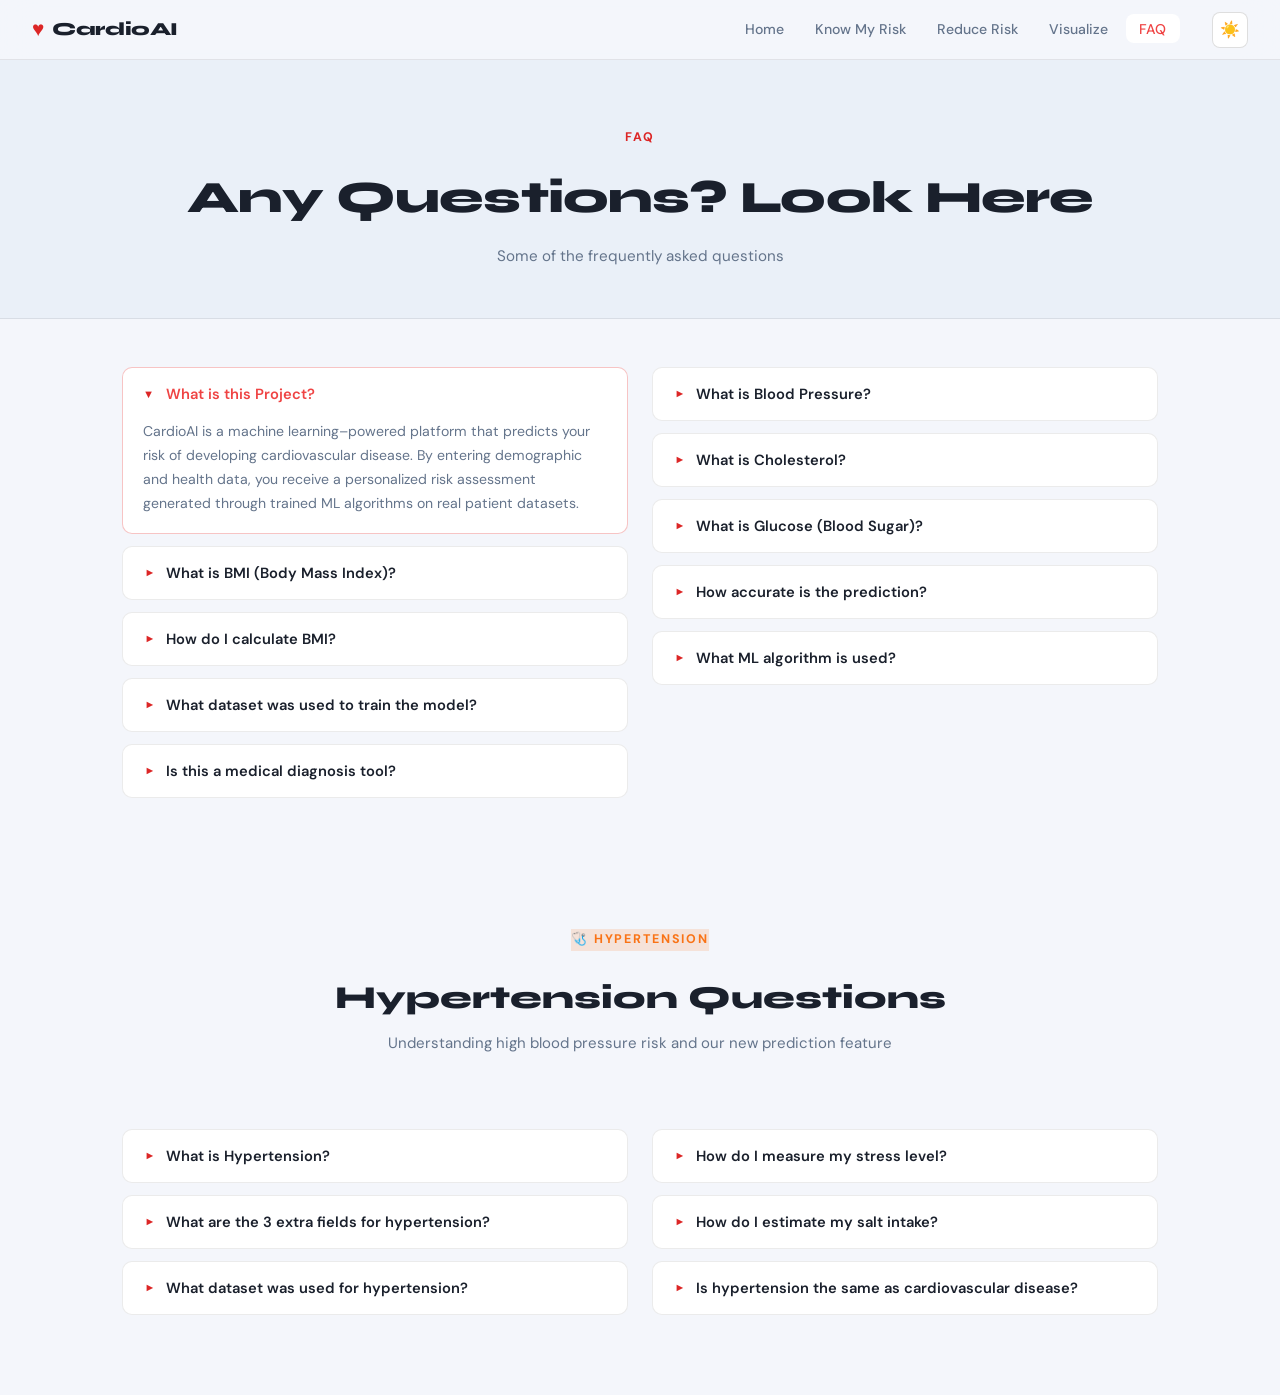
==== commit 11edb77e: "Added Light Mode" ====
--- a/templates/Faq.html
+++ b/templates/Faq.html
@@ -7,6 +7,13 @@
   <link rel="preconnect" href="https://fonts.googleapis.com">
   <link href="https://fonts.googleapis.com/css2?family=Syne:wght@400;600;700;800&family=DM+Sans:ital,wght@0,300;0,400;0,500;1,300&display=swap" rel="stylesheet">
   <link rel="stylesheet" href="/static/Style.css">
+  <script>
+    (function(){
+      var t = localStorage.getItem('cardioai-theme') ||
+              (window.matchMedia && window.matchMedia('(prefers-color-scheme: dark)').matches ? 'dark' : 'light');
+      document.documentElement.setAttribute('data-theme', t);
+    })();
+  </script>
 </head>
 <body>
 
@@ -19,6 +26,7 @@
     <li><a href="/visualize">Visualize</a></li>
     <li><a href="/faq" class="active">FAQ</a></li>
   </ul>
+    <button class="theme-toggle" id="themeToggle" aria-label="Toggle theme" onclick="(function(){var r=document.documentElement,c=r.getAttribute('data-theme'),d=c==='dark'||(!c&&window.matchMedia('(prefers-color-scheme:dark)').matches),n=d?'light':'dark';r.setAttribute('data-theme',n);localStorage.setItem('cardioai-theme',n);var b=document.getElementById('themeToggle');if(b)b.textContent=n==='dark'?'🌙':'☀️';})()">🌙</button>
   <button class="hamburger" id="hamburger" aria-label="Toggle menu" aria-expanded="false" onclick="toggleMobileNav(this)">
     <span></span><span></span><span></span>
   </button>
@@ -257,5 +265,17 @@
   }, true);
 });
 </script>
+<script>
+(function(){
+  var saved = localStorage.getItem('cardioai-theme');
+  var prefersDark = window.matchMedia && window.matchMedia('(prefers-color-scheme: dark)').matches;
+  var t = saved || (prefersDark ? 'dark' : 'light');
+  document.documentElement.setAttribute('data-theme', t);
+  document.addEventListener('DOMContentLoaded', function(){
+    var b = document.getElementById('themeToggle');
+    if(b) b.textContent = t === 'dark' ? '🌙' : '☀️';
+  });
+})();
+</script>
 </body>
 </html>
--- a/static/Style.css
+++ b/static/Style.css
@@ -20,6 +20,41 @@
   --shadow: 0 4px 32px rgba(0,0,0,0.4);
 }
 
+/* ── Light mode ─────────────────────────────────────────────────────────── */
+[data-theme="light"] {
+  --bg: #f4f6fb;
+  --bg2: #eaf0f8;
+  --bg3: #dde6f2;
+  --card: #ffffff;
+  --card2: #eef2f9;
+  --border: rgba(0,0,0,0.08);
+  --border2: rgba(0,0,0,0.13);
+  --text: #1a202c;
+  --muted: #64748b;
+  --accent: #dc2626;
+  --accent2: #ef4444;
+  --accent3: #fca5a5;
+  --shadow: 0 4px 32px rgba(0,0,0,0.10);
+}
+
+@media (prefers-color-scheme: light) {
+  :root:not([data-theme="dark"]) {
+    --bg: #f4f6fb;
+    --bg2: #eaf0f8;
+    --bg3: #dde6f2;
+    --card: #ffffff;
+    --card2: #eef2f9;
+    --border: rgba(0,0,0,0.08);
+    --border2: rgba(0,0,0,0.13);
+    --text: #1a202c;
+    --muted: #64748b;
+    --accent: #dc2626;
+    --accent2: #ef4444;
+    --accent3: #fca5a5;
+    --shadow: 0 4px 32px rgba(0,0,0,0.10);
+  }
+}
+
 *, *::before, *::after { box-sizing: border-box; margin: 0; padding: 0; }
 
 html { scroll-behavior: smooth; }
@@ -49,6 +84,7 @@
   backdrop-filter: blur(16px);
   border-bottom: 1px solid var(--border);
 }
+[data-theme="light"] .nav { background: rgba(244,246,251,0.92); }
 
 .nav-logo {
   display: flex;
@@ -118,6 +154,24 @@
   white-space: nowrap;
 }
 .chatbot-btn:hover { background: #c53030; }
+
+/* ── Theme toggle ─────────────────────────────────────────────────────────── */
+.theme-toggle {
+  display: flex;
+  align-items: center;
+  justify-content: center;
+  width: 36px;
+  height: 36px;
+  background: var(--card);
+  border: 1px solid var(--border2);
+  border-radius: 8px;
+  cursor: pointer;
+  font-size: 1rem;
+  flex-shrink: 0;
+  transition: background 0.2s, border-color 0.2s;
+  color: var(--text);
+}
+.theme-toggle:hover { background: var(--card2); border-color: var(--accent); }
 
 /*HERO*/
 .hero, .page-hero {
@@ -405,10 +459,20 @@
   cursor: pointer;
   box-shadow: 0 4px 24px rgba(229,62,62,0.4);
   z-index: 200;
-  transition: transform 0.2s;
+  display: flex;
+  align-items: center;
+  justify-content: center;
+  line-height: 1;
+  transition: transform 0.2s, opacity 0.2s;
   animation: heartbeat 1.5s ease infinite;
 }
 .chat-fab:hover { transform: scale(1.1); }
+.chat-fab.fab-hidden {
+  opacity: 0;
+  pointer-events: none;
+  transform: scale(0.8);
+  animation: none;
+}
 
 .chat-widget {
   position: fixed;
@@ -1199,7 +1263,9 @@
   .risk-layout     { grid-template-columns: 1fr; }
   .risk-sidebar    { display: none; }
   .nav-links       { display: none; }
-  .hamburger       { display: flex; }
+  .chatbot-btn     { display: none; }
+  .hamburger       { display: flex; margin-left: auto; }
+  .theme-toggle    { margin-left: 0; }
 }
 
 /* ── Mobile ≤600px ─────────────────────────────────────────────────────────── */
